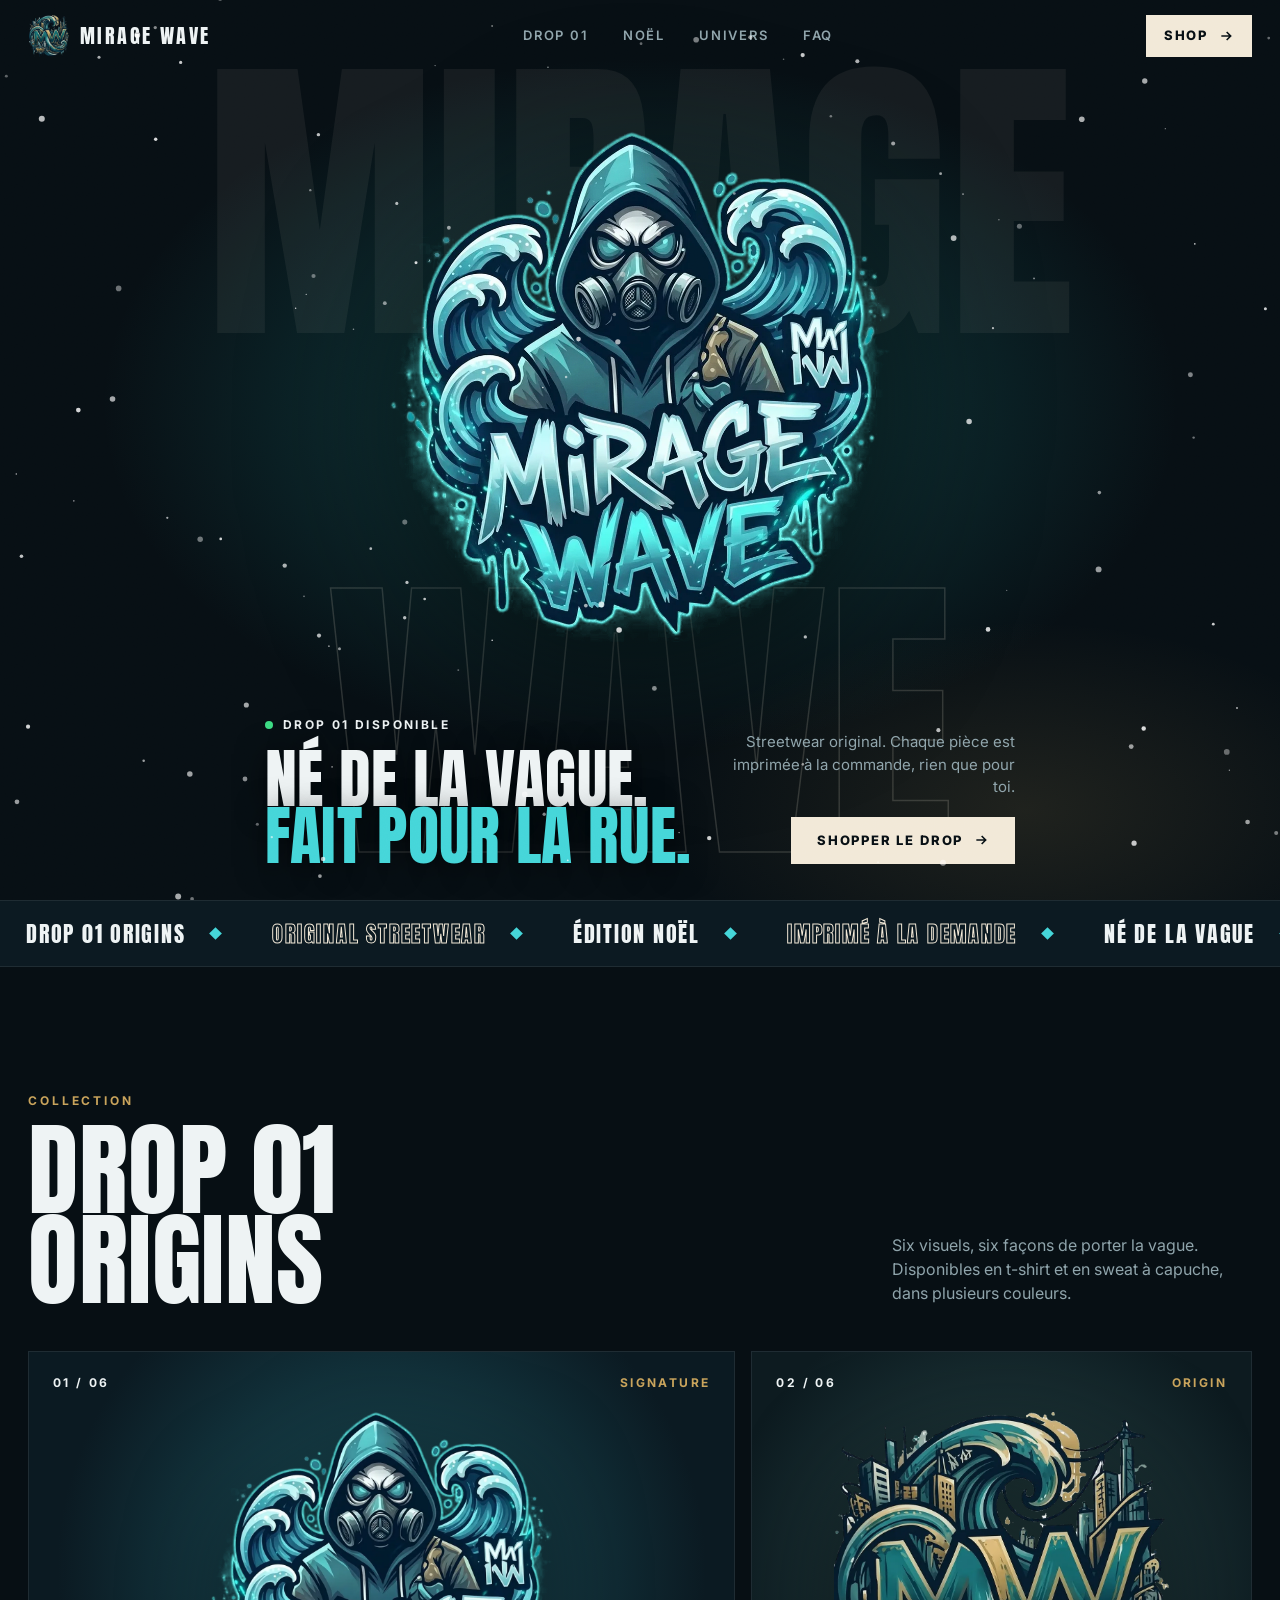
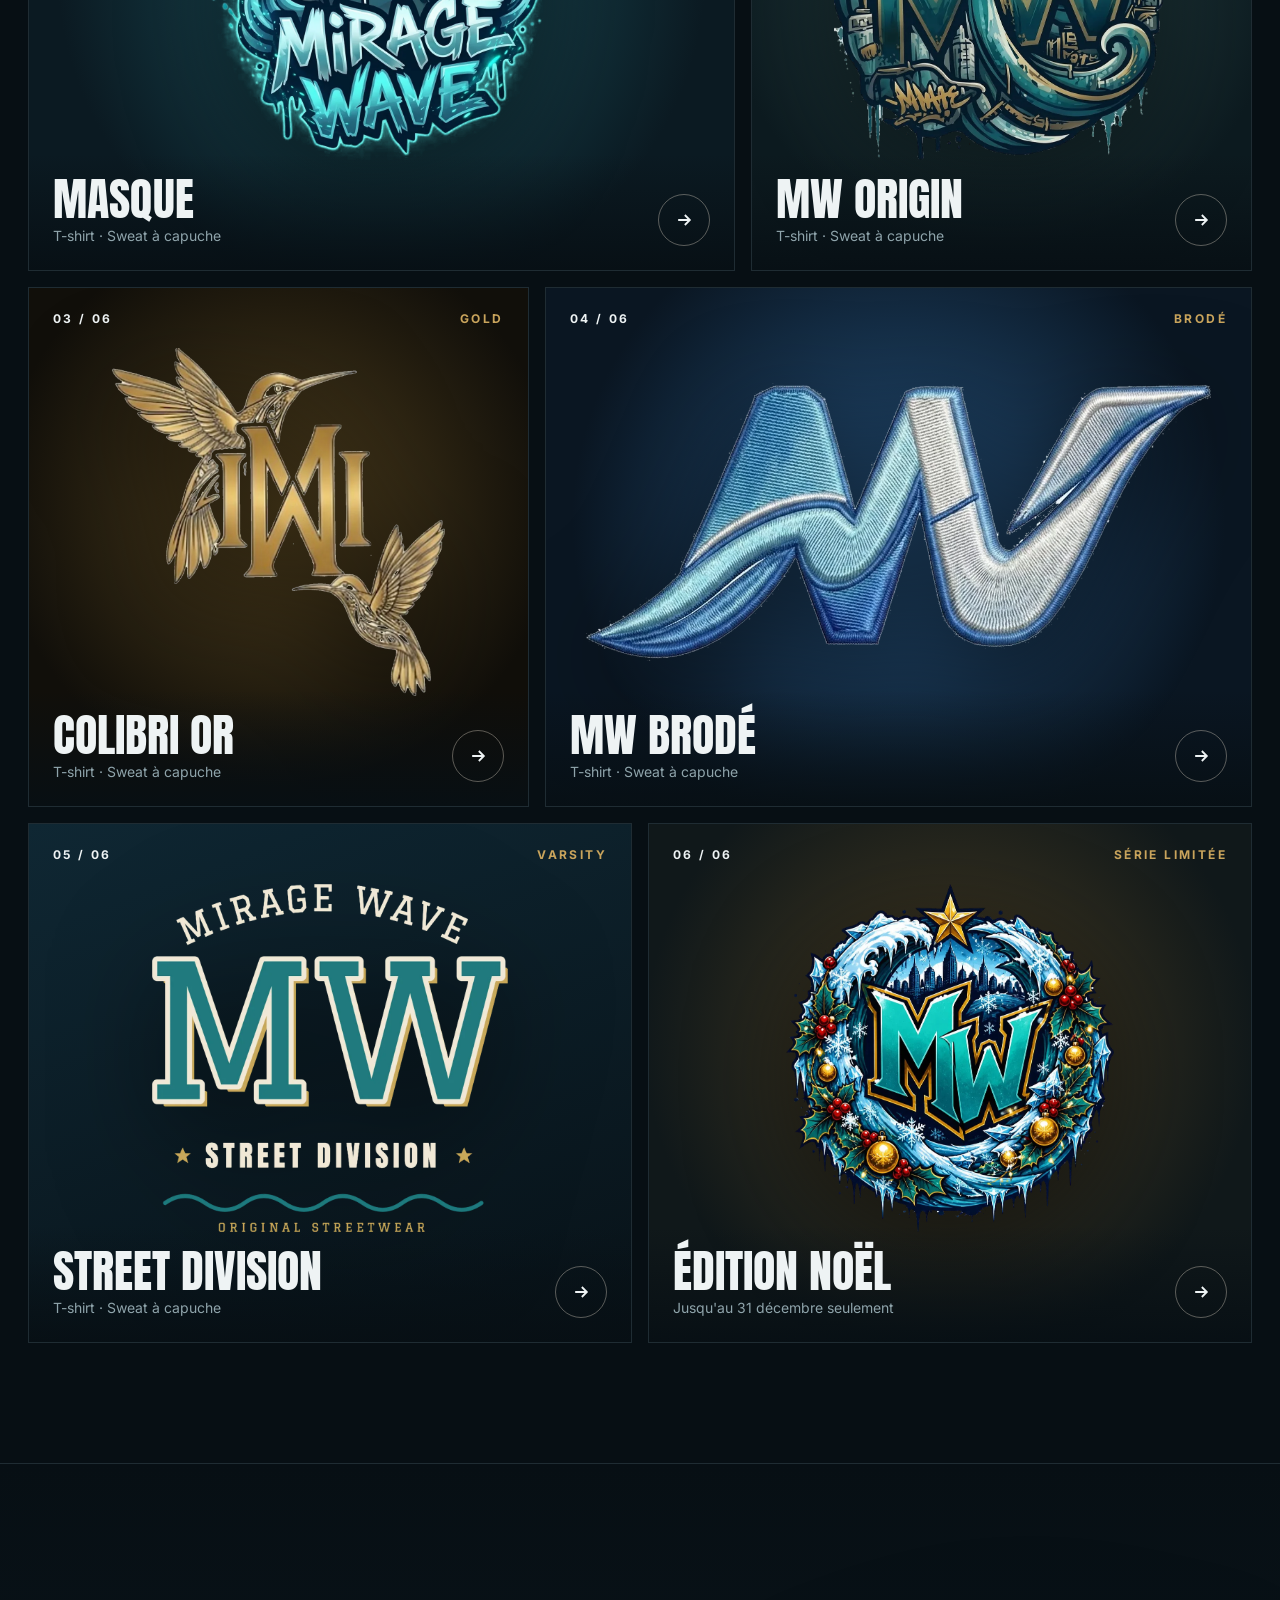
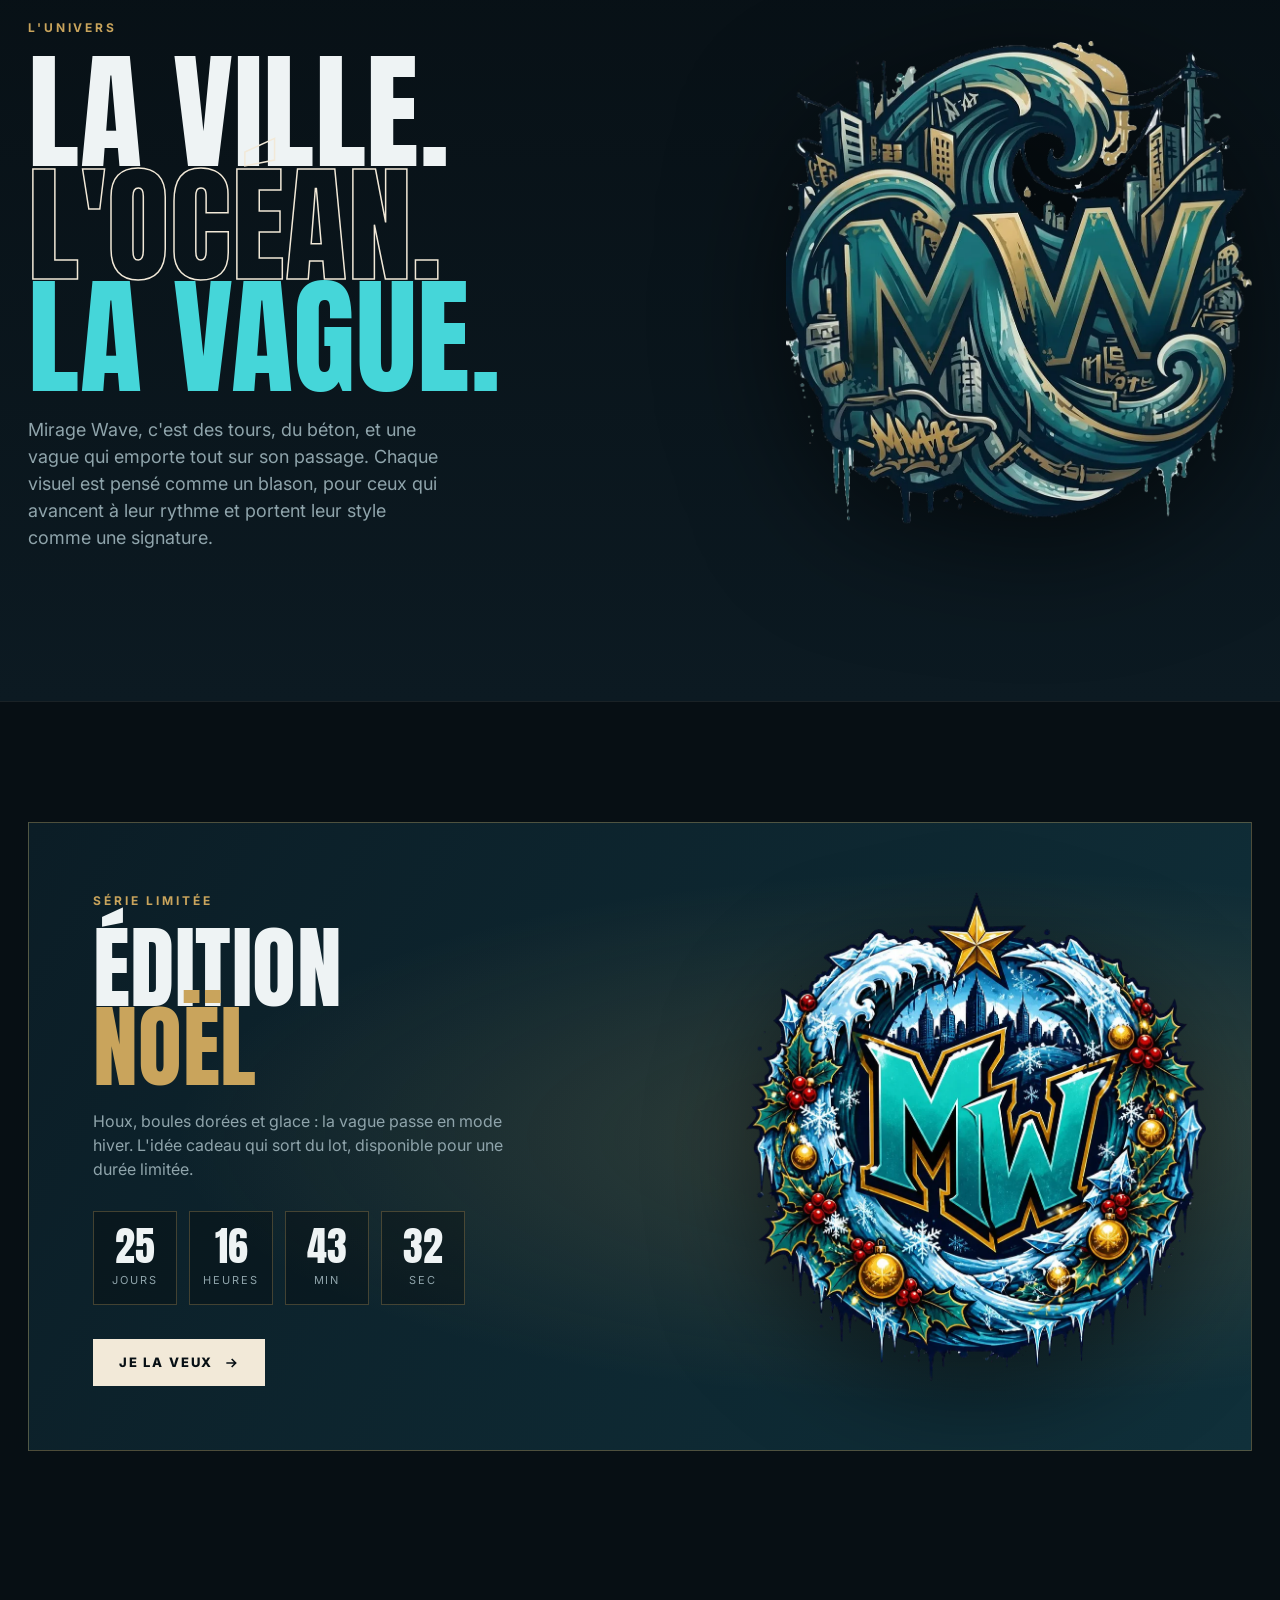
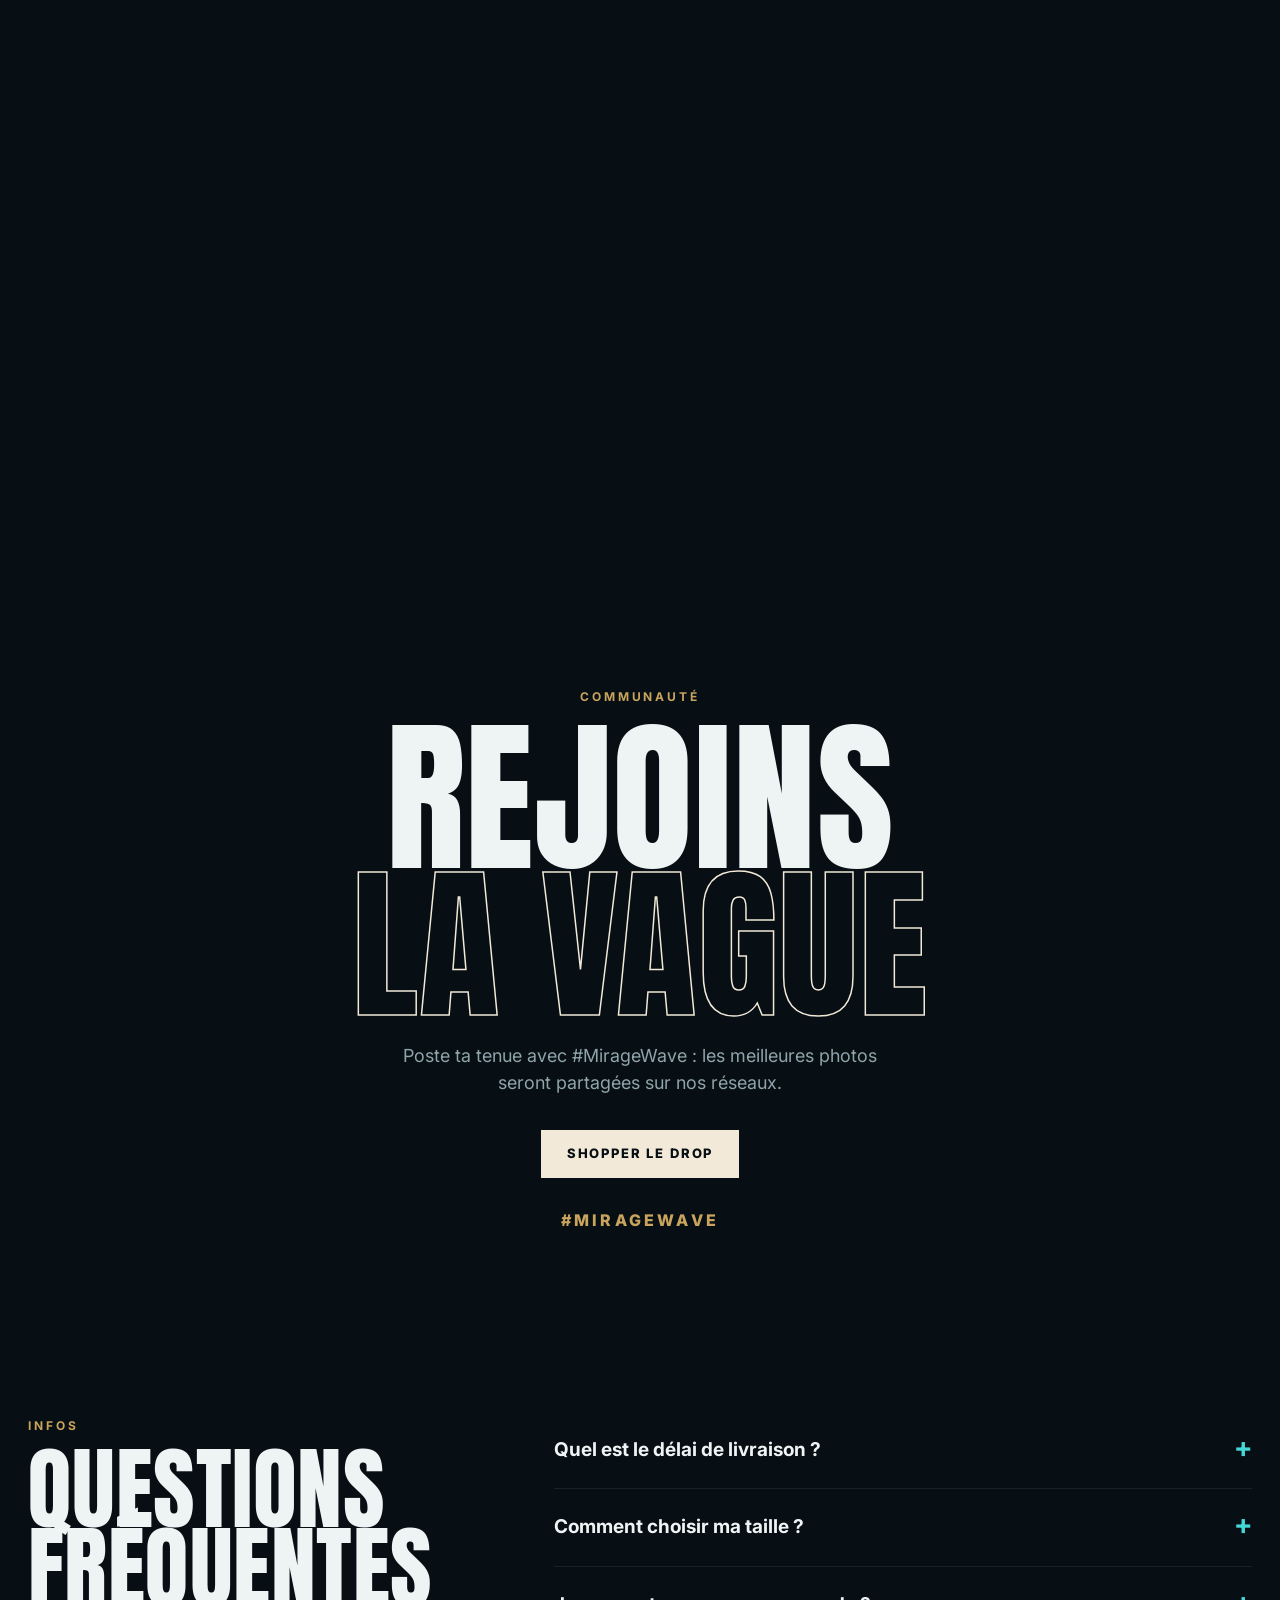
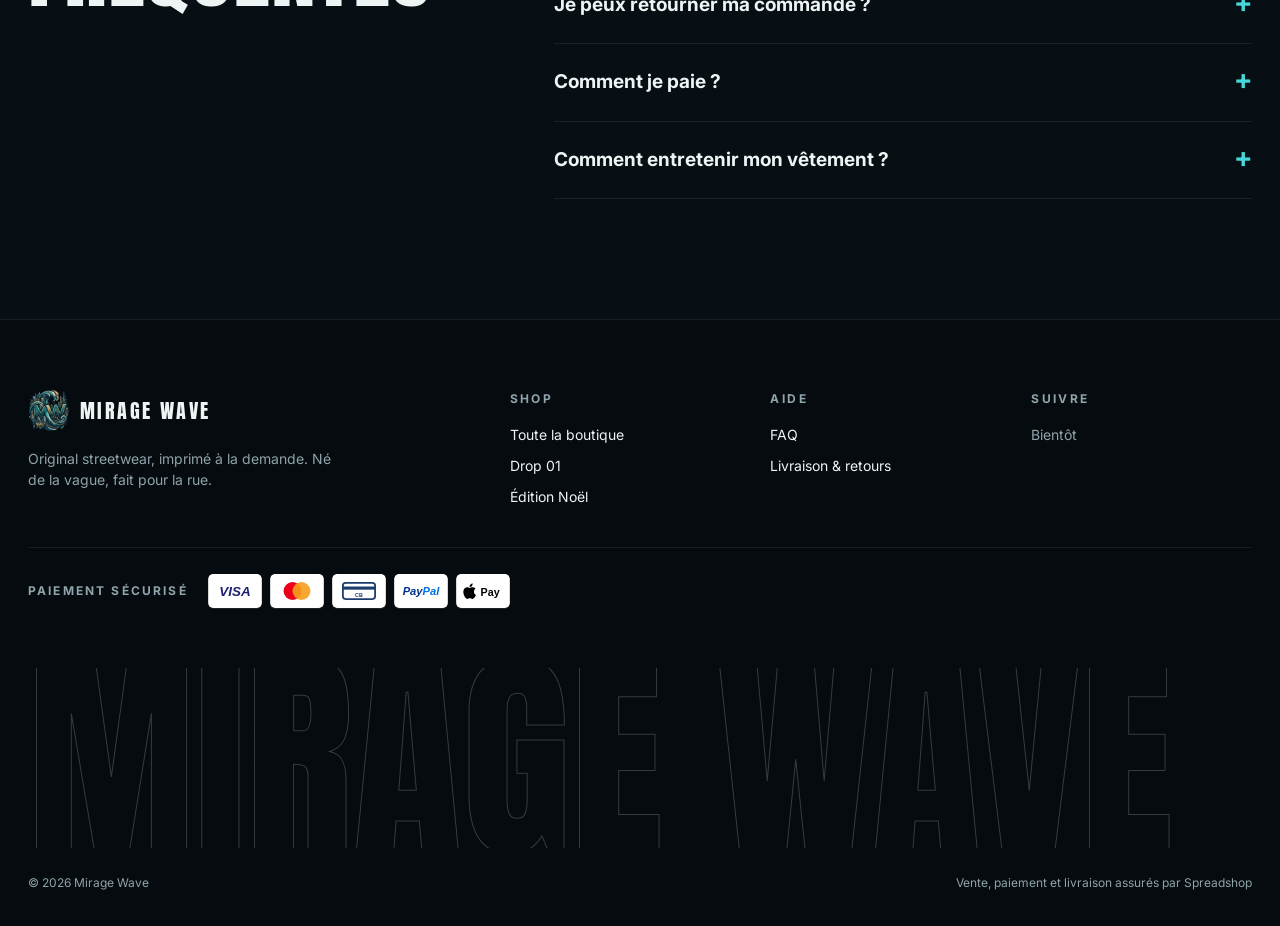
==== index.html @ cd2f18c5 "Site Mirage Wave : accueil, boutique Spreadshop intégrée, neige, moyens de paiement Co-Authored-By: " ====
<!doctype html>
<html lang="fr">
<head>
<meta charset="utf-8">
<meta name="viewport" content="width=device-width, initial-scale=1">
<title>Mirage Wave — Original Streetwear</title>
<meta name="description" content="Mirage Wave : streetwear original imprimé à la commande. T-shirts et sweats à capuche. Né de la vague, fait pour la rue.">
<meta property="og:title" content="Mirage Wave — Original Streetwear">
<meta property="og:description" content="Né de la vague. Fait pour la rue. Drop 01 disponible.">
<meta property="og:image" content="img/masque.webp">
<link rel="icon" href="img/favicon.png">
<link rel="preconnect" href="https://fonts.googleapis.com">
<link rel="preconnect" href="https://fonts.gstatic.com" crossorigin>
<link href="https://fonts.googleapis.com/css2?family=Anton&family=Inter:wght@400;500;600;700;800&display=swap" rel="stylesheet">
<link rel="stylesheet" href="style.css">
<style>
/* HERO */
.hero{position:relative;min-height:100svh;display:flex;flex-direction:column;justify-content:flex-end;overflow:hidden;padding:110px 0 36px;
  background:radial-gradient(ellipse 60% 55% at 50% 45%,rgba(31,138,138,.42),transparent 70%),radial-gradient(ellipse 40% 30% at 80% 90%,rgba(201,164,92,.12),transparent 70%),var(--ink)}
.hero-word{position:absolute;left:0;right:0;text-align:center;font-family:Anton,sans-serif;text-transform:uppercase;line-height:.8;font-size:clamp(110px,24vw,380px);white-space:nowrap;pointer-events:none;user-select:none}
.hero-word.top{top:9vh;color:rgba(242,233,216,.06)}
.hero-word.bot{bottom:6vh;color:transparent;-webkit-text-stroke:1.5px rgba(242,233,216,.16)}
.hero-art{position:absolute;left:50%;top:43%;width:min(500px,74vw,56vh);transform:translate(-50%,-50%);z-index:2}
.hero-art img{width:100%;filter:drop-shadow(0 40px 80px rgba(0,0,0,.65));animation:bob 7s ease-in-out infinite}
@keyframes bob{50%{transform:translateY(-14px) rotate(-.6deg)}}
.hero-foot{position:relative;z-index:3;display:flex;justify-content:space-between;align-items:flex-end;gap:24px}
.hero-foot h1{font-size:clamp(40px,5vw,72px);max-width:560px;text-shadow:0 4px 30px rgba(0,0,0,.6)}
.hero-foot h1 em{font-style:normal;color:var(--cyan)}
.hero-side{display:flex;flex-direction:column;align-items:flex-end;gap:18px;text-align:right}
.hero-side p{color:var(--muted);max-width:300px;font-size:15px}
.live{display:inline-flex;align-items:center;gap:10px;font-size:12px;font-weight:700;letter-spacing:.2em;text-transform:uppercase}
.live i{width:8px;height:8px;border-radius:50%;background:#3ddc84;box-shadow:0 0 0 0 rgba(61,220,132,.6);animation:ping 1.8s infinite}
@keyframes ping{70%{box-shadow:0 0 0 10px rgba(61,220,132,0)}100%{box-shadow:0 0 0 0 rgba(61,220,132,0)}}

/* DROP */
.sec{padding:120px 0}
.sec-head{display:flex;justify-content:space-between;align-items:flex-end;gap:30px;margin-bottom:46px;flex-wrap:wrap}
.sec-head h2{font-size:clamp(56px,8vw,128px)}
.sec-head p{color:var(--muted);max-width:360px}
.drop{display:grid;grid-template-columns:repeat(12,1fr);gap:16px}
.tile{position:relative;overflow:hidden;background:var(--ink-2);border:1px solid var(--line);display:flex;flex-direction:column;justify-content:space-between;min-height:520px;isolation:isolate}
.tile:nth-child(1){grid-column:span 7}
.tile:nth-child(2){grid-column:span 5}
.tile:nth-child(3){grid-column:span 5}
.tile:nth-child(4){grid-column:span 7}
.tile:nth-child(5),.tile:nth-child(6){grid-column:span 6}
.tile::before{content:"";position:absolute;inset:0;z-index:-1;background:var(--bg);transition:transform 1s var(--ease)}
.tile .art{position:absolute;inset:60px 40px 110px;display:flex;align-items:center;justify-content:center;z-index:-1}
.tile .art img{max-height:100%;max-width:100%;object-fit:contain;filter:drop-shadow(0 26px 50px rgba(0,0,0,.5));transition:transform .9s var(--ease)}
.tile:hover .art img{transform:scale(1.06) rotate(-1.5deg)}
.tile:hover::before{transform:scale(1.04)}
.tile-top{display:flex;justify-content:space-between;padding:22px 24px;font-size:12px;font-weight:700;letter-spacing:.2em;text-transform:uppercase}
.tile-top span:last-child{color:var(--gold)}
.tile-bot{display:flex;justify-content:space-between;align-items:flex-end;gap:16px;padding:24px;background:linear-gradient(to top,rgba(7,15,20,.92),transparent)}
.tile h3{font-family:Anton,sans-serif;font-weight:400;font-size:clamp(34px,3.6vw,52px);text-transform:uppercase;line-height:.9}
.tile .sub{color:var(--muted);font-size:14px;margin-top:6px}
.tile .go{flex:none;width:52px;height:52px;border-radius:50%;border:1.5px solid rgba(242,233,216,.35);display:flex;align-items:center;justify-content:center;transition:.3s var(--ease)}
.tile:hover .go{background:var(--cream);color:var(--ink);border-color:var(--cream);transform:rotate(-45deg)}
.tile .go svg{width:20px;height:20px}

/* MANIFESTE */
.manifest{position:relative;padding:150px 0;overflow:hidden;border-block:1px solid var(--line);background:linear-gradient(180deg,var(--ink),var(--ink-2))}
.manifest .grid{display:grid;grid-template-columns:1.2fr .8fr;gap:60px;align-items:center}
.manifest h2{font-size:clamp(64px,10vw,160px)}
.manifest h2 span{display:block}
.manifest h2 .o{color:transparent;-webkit-text-stroke:1.5px var(--cream)}
.manifest h2 .c{color:var(--cyan)}
.manifest p{color:var(--muted);font-size:18px;margin-top:22px;max-width:420px}
.manifest img{width:100%;max-width:470px;margin-left:auto;filter:drop-shadow(0 30px 60px rgba(0,0,0,.6))}

/* NOEL */
.noel{position:relative;overflow:hidden;border:1px solid rgba(201,164,92,.35);background:radial-gradient(ellipse at 78% 50%,rgba(201,164,92,.22),transparent 60%),linear-gradient(120deg,#0b1d26,#10303a);display:grid;grid-template-columns:1.1fr .9fr;align-items:center}
.noel .txt{padding:64px}
.noel h2{font-size:clamp(56px,7vw,110px);margin:18px 0 22px}
.noel h2 span{color:var(--gold)}
.noel p{color:var(--muted);max-width:430px;margin-bottom:30px}
.count{display:flex;gap:12px;margin-bottom:34px}
.count div{min-width:84px;padding:14px 10px;text-align:center;background:rgba(0,0,0,.28);border:1px solid rgba(201,164,92,.3)}
.count b{display:block;font-family:Anton,sans-serif;font-weight:400;font-size:40px;line-height:1}
.count small{font-size:11px;letter-spacing:.18em;text-transform:uppercase;color:var(--muted)}
.noel img{width:88%;max-width:460px;margin:40px auto;filter:drop-shadow(0 30px 50px rgba(0,0,0,.5));animation:bob 8s ease-in-out infinite}

/* PROCESS */
.steps{display:grid;grid-template-columns:repeat(4,1fr);border-top:1px solid var(--line)}
.step{padding:34px 26px 10px 0;border-right:1px solid var(--line);margin-right:26px}
.step:last-child{border-right:0}
.step b{font-family:Anton,sans-serif;font-weight:400;font-size:15px;color:var(--cyan);letter-spacing:.1em}
.step h3{font-size:20px;margin:16px 0 8px}
.step p{color:var(--muted);font-size:15px}

/* COMMUNAUTE */
.join{text-align:center;padding:140px 0;position:relative;overflow:hidden}
.join h2{font-size:clamp(70px,13vw,210px)}
.join h2 .o{color:transparent;-webkit-text-stroke:1.5px var(--cream)}
.join p{color:var(--muted);max-width:520px;margin:24px auto 34px;font-size:18px}
.join .row{display:flex;justify-content:center;gap:12px;flex-wrap:wrap}
.tagline{display:inline-block;margin-top:30px;font-weight:800;letter-spacing:.2em;color:var(--gold)}

/* FAQ */
.faq{display:grid;grid-template-columns:.8fr 1.2fr;gap:60px}
.faq h2{font-size:clamp(56px,7vw,100px)}
details{border-bottom:1px solid var(--line)}
summary{list-style:none;cursor:pointer;display:flex;justify-content:space-between;gap:20px;padding:24px 0;font-size:19px;font-weight:700}
summary::-webkit-details-marker{display:none}
summary::after{content:"+";font-size:28px;line-height:.8;color:var(--cyan);transition:transform .3s}
details[open] summary::after{transform:rotate(45deg)}
details p{color:var(--muted);padding:0 0 24px;max-width:620px}

@media (max-width:960px){
  .tile{grid-column:span 12!important;min-height:440px}
  .manifest .grid,.noel,.faq{grid-template-columns:1fr}
  .manifest img{margin:0 auto}
  .steps{grid-template-columns:1fr 1fr}
  .step{border-right:0;margin-right:0;padding-right:10px}
}
@media (max-width:640px){
  .hero{padding-bottom:26px}
  .hero-art{top:42%;width:86vw}
  .hero-word.top{top:12vh}
  .hero-word.bot{bottom:30vh}
  .hero-foot{flex-direction:column;align-items:flex-start}
  .hero-side{align-items:flex-start;text-align:left}
  .sec{padding:80px 0}
  .tile{min-height:400px}
  .tile .art{inset:54px 20px 104px}
  .noel .txt{padding:36px 22px 0}
  .count div{min-width:0;flex:1}
  .count b{font-size:30px}
  .steps{grid-template-columns:1fr}
  .manifest{padding:90px 0}
  .join{padding:90px 0}
}
</style>
</head>
<body>

<header class="nav" id="nav">
  <div class="wrap">
    <a class="logo" href="index.html"><img src="img/mw-logo.webp" alt="">Mirage Wave</a>
    <nav class="menu">
      <a href="#drop">Drop 01</a>
      <a href="#noel">Noël</a>
      <a href="#univers">Univers</a>
      <a href="#faq">FAQ</a>
    </nav>
    <a class="cta cta-light" href="boutique.html">Shop
      <svg viewBox="0 0 24 24" fill="none" stroke="currentColor" stroke-width="2.4"><path d="M5 12h14M13 6l6 6-6 6"/></svg></a>
  </div>
</header>

<!-- HERO -->
<section class="hero">
  <div class="hero-word top" aria-hidden="true">Mirage</div>
  <div class="hero-word bot" aria-hidden="true">Wave</div>
  <div class="hero-art"><img src="img/masque.webp" alt="Mirage Wave : personnage à capuche et masque au milieu des vagues"></div>
  <div class="wrap hero-foot">
    <div>
      <span class="live"><i></i>Drop 01 disponible</span>
      <h1 class="display" style="margin-top:16px">Né de la vague.<br><em>Fait pour la rue.</em></h1>
    </div>
    <div class="hero-side">
      <p>Streetwear original. Chaque pièce est imprimée à la commande, rien que pour toi.</p>
      <a class="cta cta-light" href="boutique.html">Shopper le drop
        <svg viewBox="0 0 24 24" fill="none" stroke="currentColor" stroke-width="2.4"><path d="M5 12h14M13 6l6 6-6 6"/></svg></a>
    </div>
  </div>
</section>

<div class="marquee" aria-hidden="true"><div class="track" id="marquee"></div></div>

<!-- DROP -->
<section class="sec" id="drop">
  <div class="wrap">
    <div class="sec-head rv">
      <div><span class="eyebrow">Collection</span><h2 class="display" style="margin-top:14px">Drop 01<br>Origins</h2></div>
      <p>Six visuels, six façons de porter la vague. Disponibles en t-shirt et en sweat à capuche, dans plusieurs couleurs.</p>
    </div>
    <div class="drop">
      <a class="tile rv" href="boutique.html" style="--bg:radial-gradient(circle at 50% 42%,#1d5560,#0b1a22 70%)">
        <div class="tile-top"><span>01 / 06</span><span>Signature</span></div>
        <div class="art"><img src="img/masque.webp" alt="Visuel Masque" loading="lazy"></div>
        <div class="tile-bot"><div><h3>Masque</h3><div class="sub">T-shirt · Sweat à capuche</div></div>
          <span class="go"><svg viewBox="0 0 24 24" fill="none" stroke="currentColor" stroke-width="2.2"><path d="M5 12h14M13 6l6 6-6 6"/></svg></span></div>
      </a>
      <a class="tile rv" href="boutique.html" style="--bg:radial-gradient(circle at 50% 42%,#2a4a4c,#0d1b20 72%)">
        <div class="tile-top"><span>02 / 06</span><span>Origin</span></div>
        <div class="art"><img src="img/mw-logo.webp" alt="Visuel MW Origin" loading="lazy"></div>
        <div class="tile-bot"><div><h3>MW Origin</h3><div class="sub">T-shirt · Sweat à capuche</div></div>
          <span class="go"><svg viewBox="0 0 24 24" fill="none" stroke="currentColor" stroke-width="2.2"><path d="M5 12h14M13 6l6 6-6 6"/></svg></span></div>
      </a>
      <a class="tile rv" href="boutique.html" style="--bg:radial-gradient(circle at 50% 42%,#4d3d1c,#110f0a 72%)">
        <div class="tile-top"><span>03 / 06</span><span>Gold</span></div>
        <div class="art"><img src="img/colibri.webp" alt="Visuel Colibri Or" loading="lazy"></div>
        <div class="tile-bot"><div><h3>Colibri Or</h3><div class="sub">T-shirt · Sweat à capuche</div></div>
          <span class="go"><svg viewBox="0 0 24 24" fill="none" stroke="currentColor" stroke-width="2.2"><path d="M5 12h14M13 6l6 6-6 6"/></svg></span></div>
      </a>
      <a class="tile rv" href="boutique.html" style="--bg:radial-gradient(circle at 50% 45%,#24507a,#0a1622 72%)">
        <div class="tile-top"><span>04 / 06</span><span>Brodé</span></div>
        <div class="art"><img src="img/brode.webp" alt="Visuel MW Brodé" loading="lazy"></div>
        <div class="tile-bot"><div><h3>MW Brodé</h3><div class="sub">T-shirt · Sweat à capuche</div></div>
          <span class="go"><svg viewBox="0 0 24 24" fill="none" stroke="currentColor" stroke-width="2.2"><path d="M5 12h14M13 6l6 6-6 6"/></svg></span></div>
      </a>
      <a class="tile rv" href="boutique.html" style="--bg:linear-gradient(160deg,#0f2733,#081218)">
        <div class="tile-top"><span>05 / 06</span><span>Varsity</span></div>
        <div class="art"><img src="img/street.webp" alt="Visuel Street Division" loading="lazy"></div>
        <div class="tile-bot"><div><h3>Street Division</h3><div class="sub">T-shirt · Sweat à capuche</div></div>
          <span class="go"><svg viewBox="0 0 24 24" fill="none" stroke="currentColor" stroke-width="2.2"><path d="M5 12h14M13 6l6 6-6 6"/></svg></span></div>
      </a>
      <a class="tile rv" href="#noel" style="--bg:radial-gradient(circle at 50% 42%,#4a3d22,#10181a 72%)">
        <div class="tile-top"><span>06 / 06</span><span>Série limitée</span></div>
        <div class="art"><img src="img/noel.webp" alt="Visuel Édition Noël" loading="lazy"></div>
        <div class="tile-bot"><div><h3>Édition Noël</h3><div class="sub">Jusqu'au 31 décembre seulement</div></div>
          <span class="go"><svg viewBox="0 0 24 24" fill="none" stroke="currentColor" stroke-width="2.2"><path d="M5 12h14M13 6l6 6-6 6"/></svg></span></div>
      </a>
    </div>
  </div>
</section>

<!-- MANIFESTE -->
<section class="manifest" id="univers">
  <div class="wrap grid">
    <div class="rv">
      <span class="eyebrow">L'univers</span>
      <h2 class="display" style="margin-top:18px"><span>La ville.</span><span class="o">L'océan.</span><span class="c">La vague.</span></h2>
      <p>Mirage Wave, c'est des tours, du béton, et une vague qui emporte tout sur son passage. Chaque visuel est pensé comme un blason, pour ceux qui avancent à leur rythme et portent leur style comme une signature.</p>
    </div>
    <img class="rv" src="img/mw-logo.webp" alt="Blason MW Mirage Wave" loading="lazy">
  </div>
</section>

<!-- NOEL -->
<section class="sec" id="noel">
  <div class="wrap">
    <div class="noel rv">
      <div class="txt">
        <span class="eyebrow">Série limitée</span>
        <h2 class="display">Édition<br><span>Noël</span></h2>
        <p>Houx, boules dorées et glace : la vague passe en mode hiver. L'idée cadeau qui sort du lot, disponible pour une durée limitée.</p>
        <div class="count" id="count">
          <div><b data-u="j">00</b><small>Jours</small></div>
          <div><b data-u="h">00</b><small>Heures</small></div>
          <div><b data-u="m">00</b><small>Min</small></div>
          <div><b data-u="s">00</b><small>Sec</small></div>
        </div>
        <a class="cta cta-light" href="boutique.html">Je la veux
          <svg viewBox="0 0 24 24" fill="none" stroke="currentColor" stroke-width="2.4"><path d="M5 12h14M13 6l6 6-6 6"/></svg></a>
      </div>
      <img src="img/noel.webp" alt="Visuel Mirage Wave édition Noël" loading="lazy">
    </div>
  </div>
</section>

<!-- PROCESS -->
<section class="sec" style="padding-top:20px">
  <div class="wrap">
    <div class="sec-head rv"><div><span class="eyebrow">Fabrication</span><h2 class="display" style="margin-top:14px">Zéro stock.<br>Zéro gâchis.</h2></div>
      <p>On ne fabrique que ce qui est commandé. Ta pièce est imprimée pour toi, puis expédiée chez toi.</p></div>
    <div class="steps rv">
      <div class="step"><b>01</b><h3>Tu commandes</h3><p>Visuel, pièce, couleur, taille. Paiement sécurisé.</p></div>
      <div class="step"><b>02</b><h3>On imprime</h3><p>Ta pièce est imprimée à la demande, rien que pour toi.</p></div>
      <div class="step"><b>03</b><h3>On expédie</h3><p>Elle part chez toi avec un numéro de suivi.</p></div>
      <div class="step"><b>04</b><h3>14 jours</h3><p>Pour changer d'avis, comme le prévoit la loi.</p></div>
    </div>
  </div>
</section>

<!-- COMMUNAUTE -->
<section class="join">
  <div class="wrap rv">
    <span class="eyebrow">Communauté</span>
    <h2 class="display" style="margin-top:18px">Rejoins<br><span class="o">la vague</span></h2>
    <p>Poste ta tenue avec #MirageWave : les meilleures photos seront partagées sur nos réseaux.</p>
    <div class="row" id="socials">
      <a class="cta cta-light" href="boutique.html">Shopper le drop</a>
    </div>
    <span class="tagline">#MIRAGEWAVE</span>
  </div>
</section>

<!-- FAQ -->
<section class="sec" id="faq" style="padding-top:40px">
  <div class="wrap faq">
    <div class="rv"><span class="eyebrow">Infos</span><h2 class="display" style="margin-top:14px">Questions<br>fréquentes</h2></div>
    <div class="rv">
      <details><summary>Quel est le délai de livraison ?</summary><p>Ta pièce est imprimée à la commande, puis expédiée avec suivi. Le délai exact et les frais de port s'affichent au moment de payer, selon ton adresse.</p></details>
      <details><summary>Comment choisir ma taille ?</summary><p>Chaque produit de la boutique a son guide des tailles avec les mesures en centimètres. Pour un style oversize, prends une taille au-dessus.</p></details>
      <details><summary>Je peux retourner ma commande ?</summary><p>Oui, tu as 14 jours après réception pour te rétracter. Une pièce abîmée ou mal imprimée est remplacée gratuitement.</p></details>
      <details><summary>Comment je paie ?</summary><p>Le paiement se fait sur notre boutique sécurisée, gérée par Spreadshop (groupe Spreadshirt) : carte bancaire, PayPal et autres moyens selon ton pays.</p></details>
      <details><summary>Comment entretenir mon vêtement ?</summary><p>Lave-le à l'envers à 30 °C maximum, évite le sèche-linge, et ne repasse jamais directement sur le visuel.</p></details>
    </div>
  </div>
</section>

<footer>
  <div class="wrap">
    <div class="fgrid">
      <div><a class="logo" href="index.html"><img src="img/mw-logo.webp" alt="">Mirage Wave</a>
        <p style="color:var(--muted);margin-top:16px;max-width:320px;font-size:14px">Original streetwear, imprimé à la demande. Né de la vague, fait pour la rue.</p></div>
      <div><h4>Shop</h4><ul><li><a href="boutique.html">Toute la boutique</a></li><li><a href="#drop">Drop 01</a></li><li><a href="#noel">Édition Noël</a></li></ul></div>
      <div><h4>Aide</h4><ul><li><a href="#faq">FAQ</a></li><li><a href="boutique.html">Livraison & retours</a></li></ul></div>
      <div><h4>Suivre</h4><ul id="fsocial"><li style="color:var(--muted)">Bientôt</li></ul></div>
    </div>
    <div class="pay"><span>Paiement sécurisé</span><div data-paiement></div></div>
    <div class="fbig" aria-hidden="true">Mirage Wave</div>
    <div class="legal"><span>© <span id="y"></span> Mirage Wave</span><span>Vente, paiement et livraison assurés par Spreadshop</span></div>
  </div>
</footer>

<script src="config.js"></script>
<script src="paiement.js"></script>
<script src="neige.js"></script>
<script>
// nav qui devient opaque au défilement
const nav = document.getElementById("nav");
const onScroll = () => nav.classList.toggle("solid", scrollY > 40);
addEventListener("scroll", onScroll, {passive:true}); onScroll();

// bandeau défilant
const mots = ["Drop 01 Origins","Original Streetwear","Édition Noël","Imprimé à la demande","Né de la vague","Fait pour la rue"];
const html = mots.map((m,i)=>`<span class="${i%2?"alt":""}">${m}</span>`).join("");
document.getElementById("marquee").innerHTML = html + html;

// apparitions au défilement
const io = new IntersectionObserver(es => es.forEach(e => { if(e.isIntersecting){ e.target.classList.add("in"); io.unobserve(e.target); } }), {threshold:.12});
document.querySelectorAll(".rv").forEach(el => io.observe(el));

// compte à rebours Noël
const fin = new Date(MW.finNoel).getTime();
const cells = {}; document.querySelectorAll("#count b").forEach(b => cells[b.dataset.u] = b);
function tick(){
  let d = Math.max(0, fin - Date.now()) / 1000;
  const v = {j:Math.floor(d/86400), h:Math.floor(d%86400/3600), m:Math.floor(d%3600/60), s:Math.floor(d%60)};
  for(const k in v) cells[k].textContent = String(v[k]).padStart(2,"0");
}
tick(); setInterval(tick, 1000);

// réseaux sociaux (affichés seulement s'ils sont renseignés)
const reseaux = [["Instagram",MW.instagram],["TikTok",MW.tiktok]].filter(r => r[1]);
if(reseaux.length){
  document.getElementById("fsocial").innerHTML = reseaux.map(([n,u]) => `<li><a href="${u}" target="_blank" rel="noopener">${n}</a></li>`).join("");
  document.getElementById("socials").insertAdjacentHTML("beforeend", reseaux.map(([n,u]) => `<a class="cta cta-line" href="${u}" target="_blank" rel="noopener">${n}</a>`).join(""));
}
document.getElementById("y").textContent = new Date().getFullYear();
</script>
</body>
</html>
---- style.css ----
:root{
  --ink:#070f14; --ink-2:#0c1a22; --ink-3:#12262f;
  --teal:#1f8a8a; --cyan:#45d6d9; --gold:#c9a45c; --cream:#f2e9d8;
  --text:#eef3f4; --muted:#8fa4ab; --line:rgba(255,255,255,.08);
  --ease:cubic-bezier(.2,.7,.2,1);
}
*{box-sizing:border-box;margin:0;padding:0}
html{scroll-behavior:smooth}
body{background:var(--ink);color:var(--text);font-family:Inter,system-ui,sans-serif;line-height:1.5;-webkit-font-smoothing:antialiased;overflow-x:hidden}
img{max-width:100%;display:block}
a{color:inherit;text-decoration:none}
button{font:inherit;color:inherit;background:none;border:0;cursor:pointer}
.wrap{max-width:1320px;margin:0 auto;padding:0 28px}
.display{font-family:Anton,Impact,sans-serif;font-weight:400;text-transform:uppercase;line-height:.88;letter-spacing:.005em}
.eyebrow{font-size:12px;font-weight:700;letter-spacing:.24em;text-transform:uppercase;color:var(--gold)}

/* grain */
body::after{content:"";position:fixed;inset:0;pointer-events:none;z-index:100;opacity:.07;mix-blend-mode:overlay;
  background-image:url("data:image/svg+xml,%3Csvg xmlns='http://www.w3.org/2000/svg' width='160' height='160'%3E%3Cfilter id='n'%3E%3CfeTurbulence type='fractalNoise' baseFrequency='.9' numOctaves='3' stitchTiles='stitch'/%3E%3C/filter%3E%3Crect width='100%25' height='100%25' filter='url(%23n)'/%3E%3C/svg%3E")}

/* nav */
.nav{position:fixed;top:0;left:0;right:0;z-index:50;transition:background .3s,border-color .3s;border-bottom:1px solid transparent}
.nav.solid{background:rgba(7,15,20,.82);backdrop-filter:blur(14px);-webkit-backdrop-filter:blur(14px);border-color:var(--line)}
.nav .wrap{display:flex;align-items:center;justify-content:space-between;height:72px}
.logo{display:flex;align-items:center;gap:10px;font-family:Anton,sans-serif;font-size:20px;letter-spacing:.12em;text-transform:uppercase}
.logo img{width:42px;height:42px;object-fit:contain}
.menu{display:flex;gap:34px;font-size:13px;font-weight:600;letter-spacing:.14em;text-transform:uppercase}
.menu a{color:var(--muted);transition:color .2s}
.menu a:hover,.menu a.on{color:var(--text)}
.cta{display:inline-flex;align-items:center;gap:10px;padding:14px 26px;font-size:13px;font-weight:800;letter-spacing:.14em;text-transform:uppercase;border-radius:0;transition:transform .2s var(--ease),background .2s,color .2s}
.cta-light{background:var(--cream);color:var(--ink)}
.cta-light:hover{background:var(--cyan)}
.cta-line{border:1.5px solid rgba(242,233,216,.4)}
.cta-line:hover{border-color:var(--cream);background:rgba(255,255,255,.04)}
.cta:active{transform:scale(.97)}
.cta svg{width:16px;height:16px;transition:transform .2s}
.cta:hover svg{transform:translateX(4px)}
.nav .cta{padding:11px 18px}

/* marquee */
.marquee{overflow:hidden;border-block:1px solid var(--line);background:var(--ink-2);white-space:nowrap}
.marquee .track{display:inline-flex;animation:slide 32s linear infinite}
.marquee span{font-family:Anton,sans-serif;font-size:22px;letter-spacing:.08em;text-transform:uppercase;padding:16px 26px;display:inline-flex;align-items:center;gap:26px}
.marquee span::after{content:"";width:9px;height:9px;background:var(--cyan);transform:rotate(45deg)}
.marquee .alt{color:transparent;-webkit-text-stroke:1px var(--cream)}
@keyframes slide{to{transform:translateX(-50%)}}

/* reveal */
.rv{opacity:0;transform:translateY(40px);transition:opacity .9s var(--ease),transform .9s var(--ease)}
.rv.in{opacity:1;transform:none}

footer{border-top:1px solid var(--line);padding:70px 0 34px;background:#050b0f}
.fgrid{display:grid;grid-template-columns:2fr 1fr 1fr 1fr;gap:40px}
.fgrid h4{font-size:12px;letter-spacing:.2em;text-transform:uppercase;margin-bottom:16px;color:var(--muted)}
.fgrid ul{list-style:none;display:grid;gap:10px;font-size:14px}
.fgrid a:hover{color:var(--cyan)}
.fbig{font-family:Anton,sans-serif;font-size:clamp(70px,17.5vw,300px);line-height:.8;text-transform:uppercase;color:transparent;-webkit-text-stroke:1px rgba(242,233,216,.22);margin-top:60px;white-space:nowrap;overflow:hidden}
.legal{display:flex;justify-content:space-between;gap:16px;flex-wrap:wrap;font-size:12px;color:var(--muted);margin-top:26px}

.pay{display:flex;align-items:center;gap:14px;flex-wrap:wrap;margin-top:40px;padding-top:26px;border-top:1px solid var(--line)}
.pay>span{font-size:12px;font-weight:700;letter-spacing:.18em;text-transform:uppercase;color:var(--muted);margin-right:6px;display:flex;align-items:center;gap:8px}
.pay [data-paiement]{display:flex;gap:8px;flex-wrap:wrap}
.paylogo{display:block;width:54px;height:34px;border-radius:5px;overflow:hidden;box-shadow:0 1px 0 rgba(255,255,255,.1)}
.paylogo svg{width:100%;height:100%;display:block}

.toast{position:fixed;left:50%;bottom:26px;transform:translate(-50%,30px);opacity:0;pointer-events:none;background:var(--cream);color:var(--ink);padding:14px 22px;font-weight:700;font-size:14px;z-index:120;transition:.35s var(--ease);max-width:calc(100% - 32px)}
.toast.show{opacity:1;transform:translate(-50%,0)}

@media (max-width:860px){
  .wrap{padding:0 16px}
  .menu{display:none}
  .fgrid{grid-template-columns:1fr 1fr}
  .fgrid>div:first-child{grid-column:1/-1}
}
@media (prefers-reduced-motion:reduce){*,*::before{animation:none!important;transition:none!important}.rv{opacity:1;transform:none}}
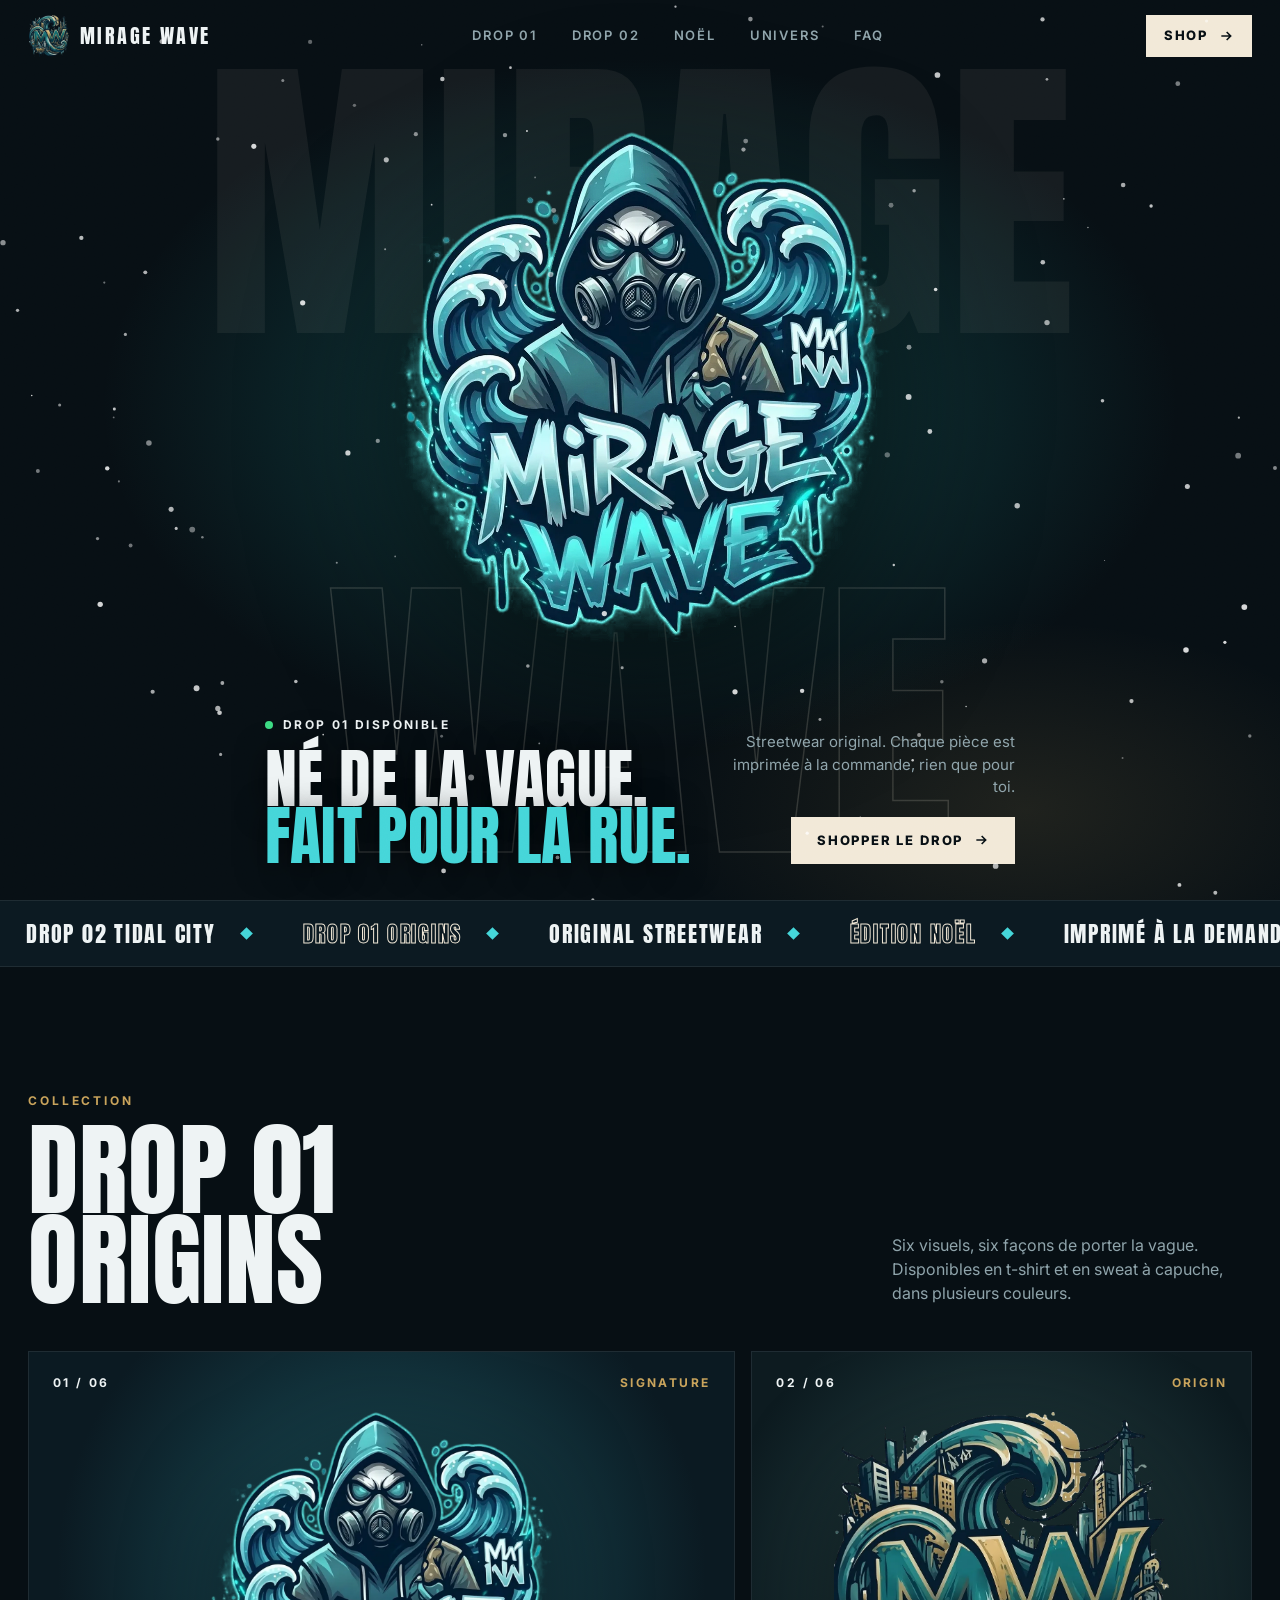
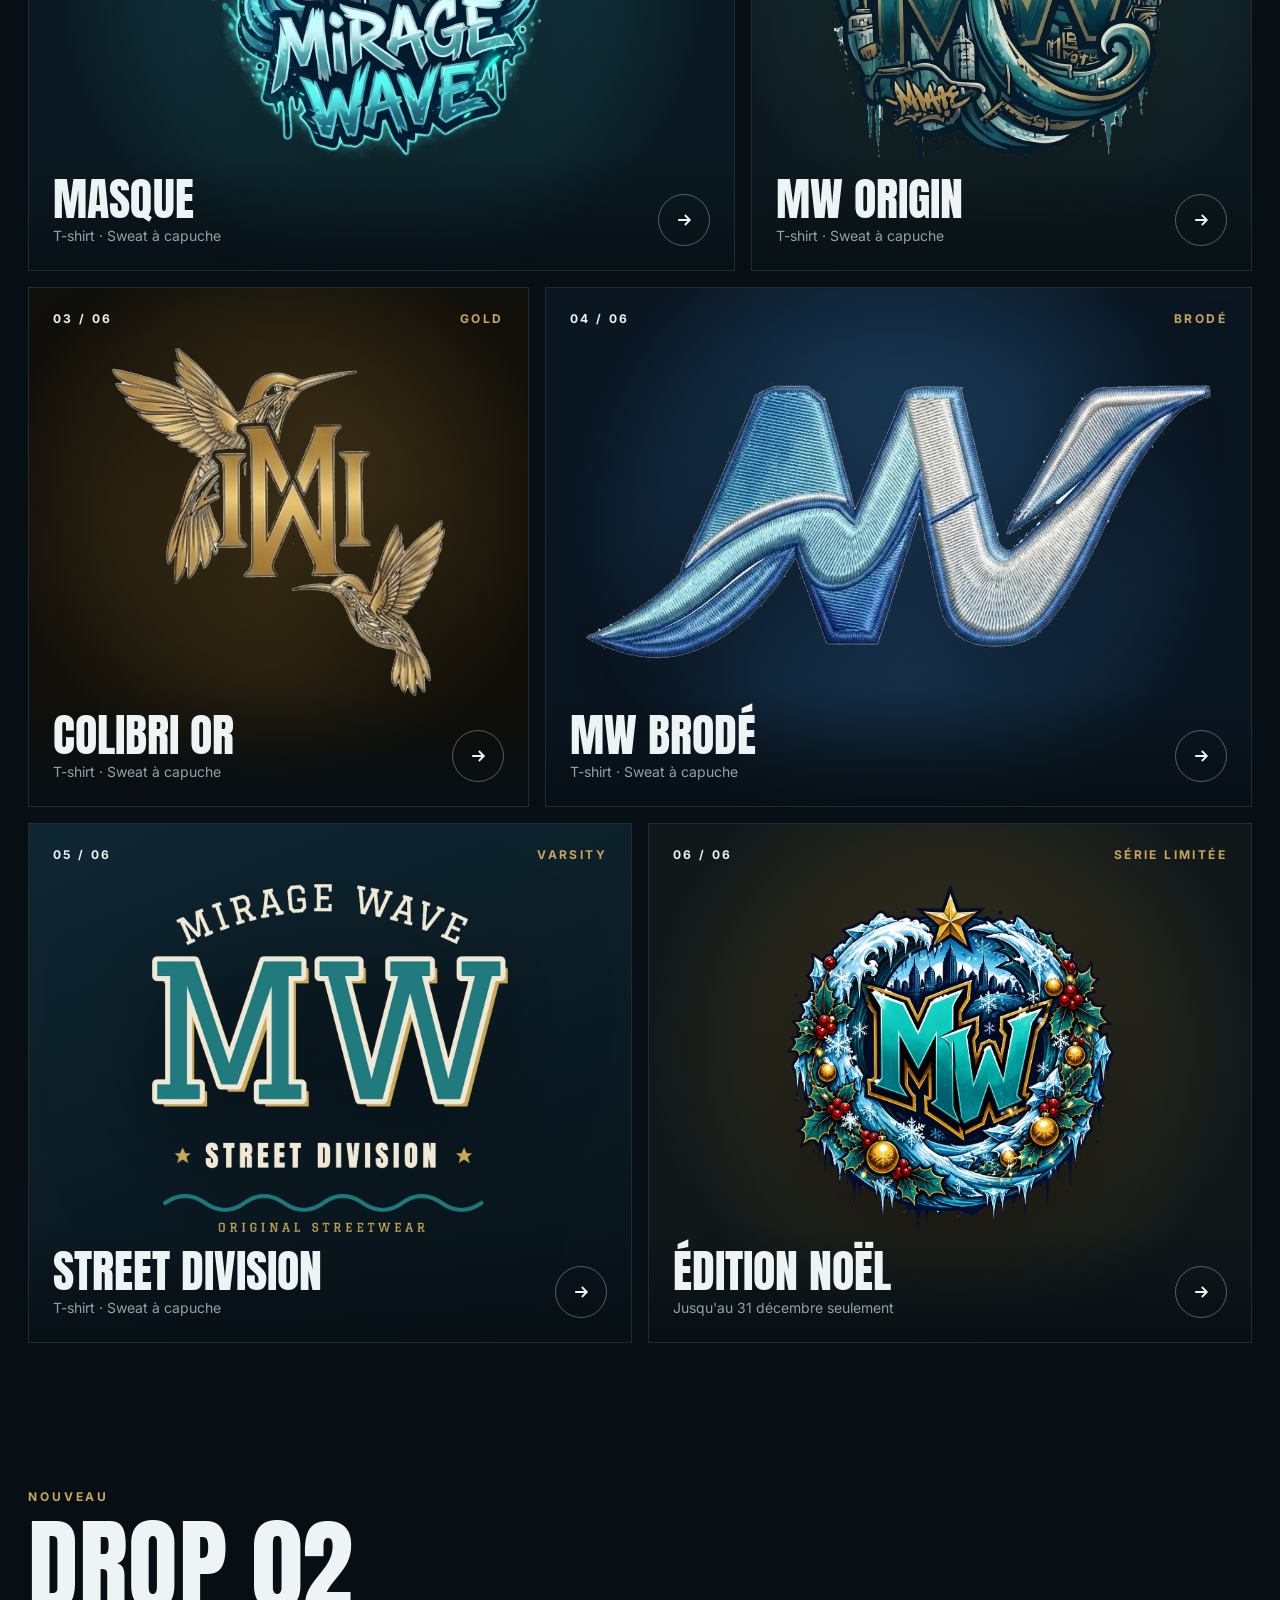
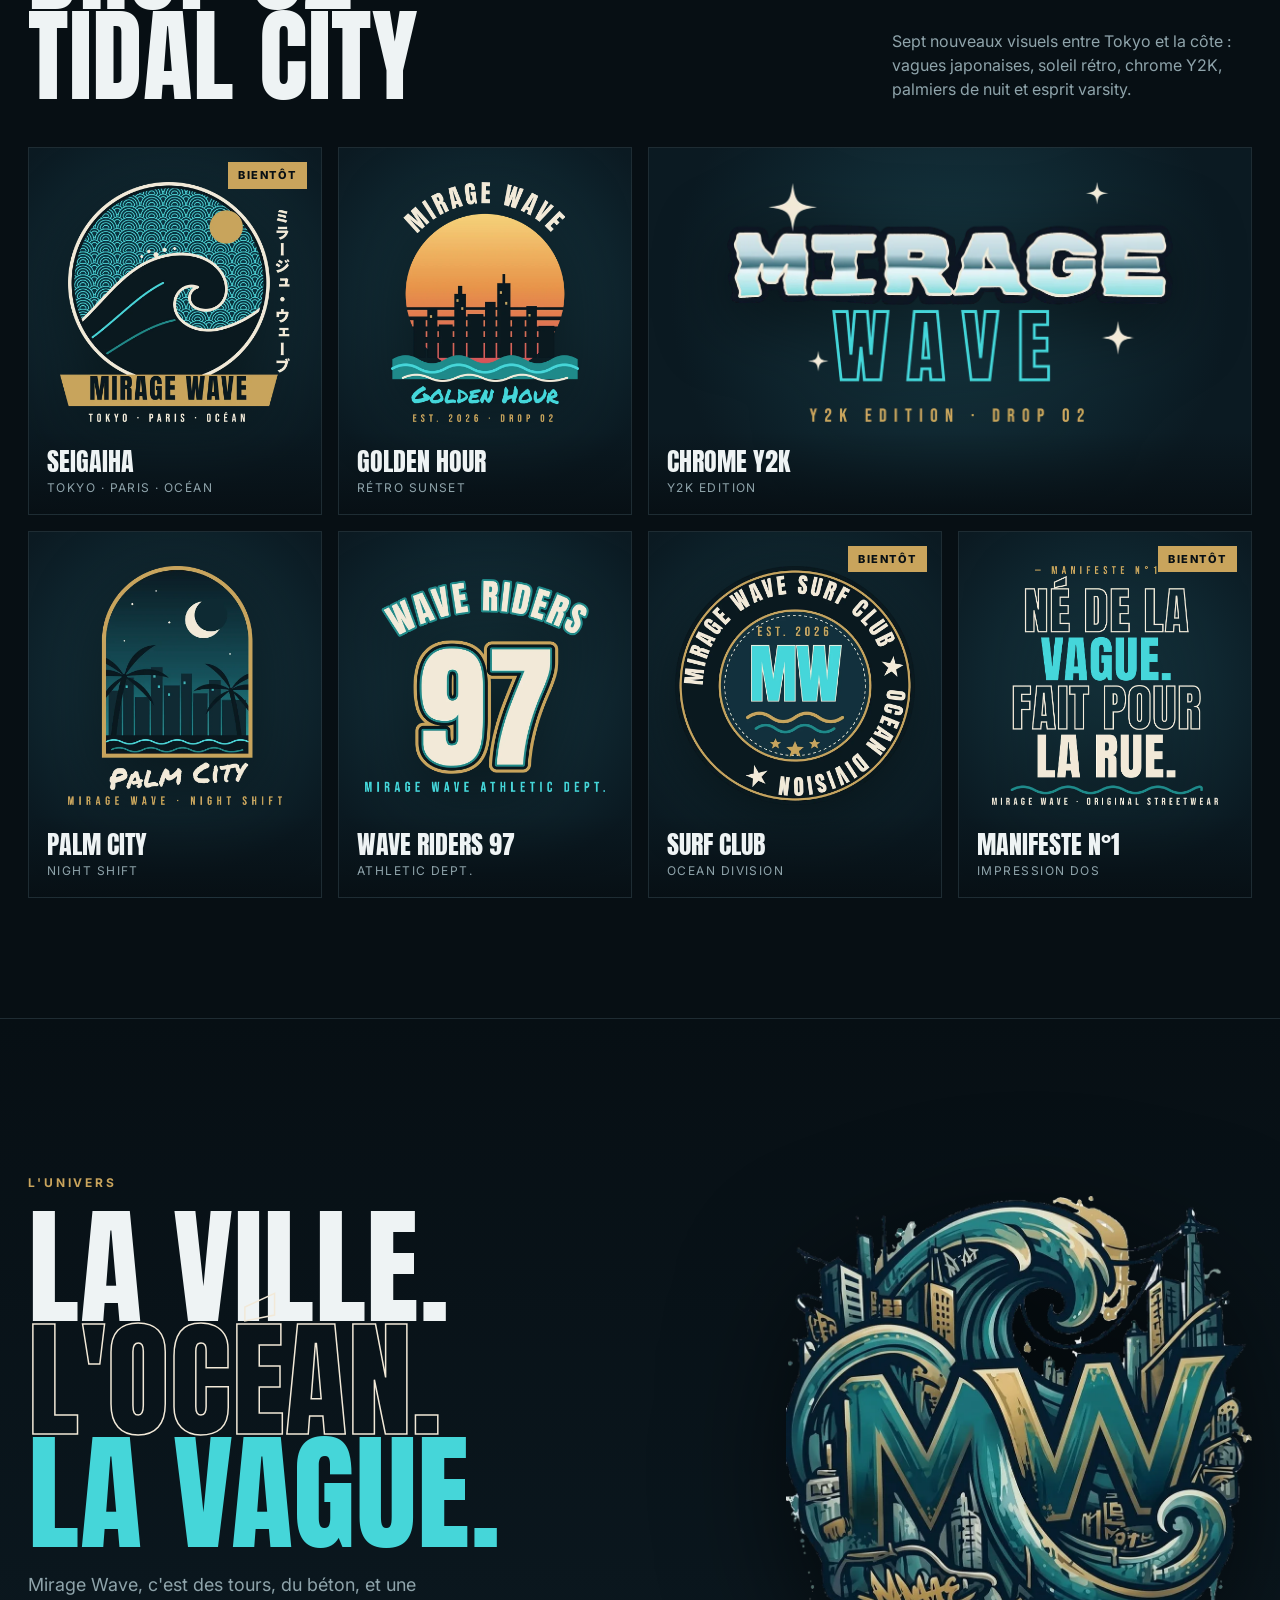
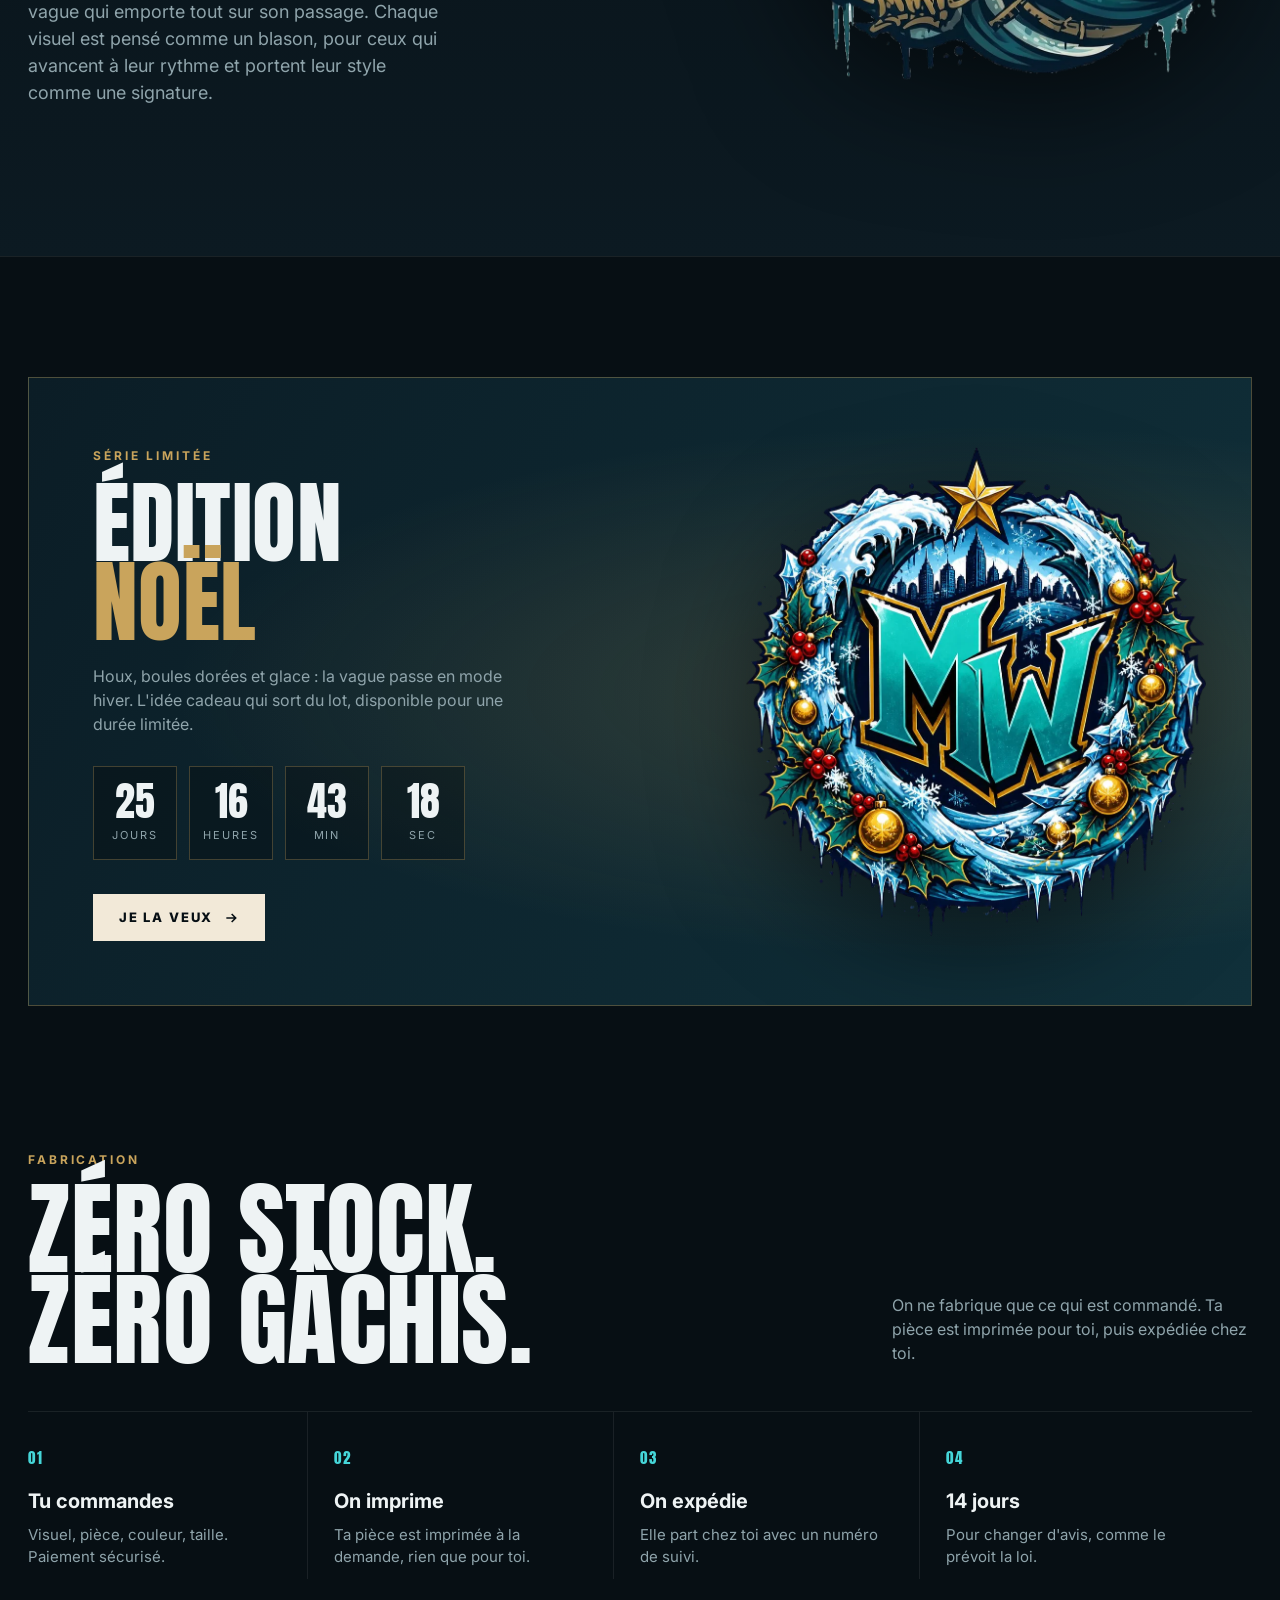
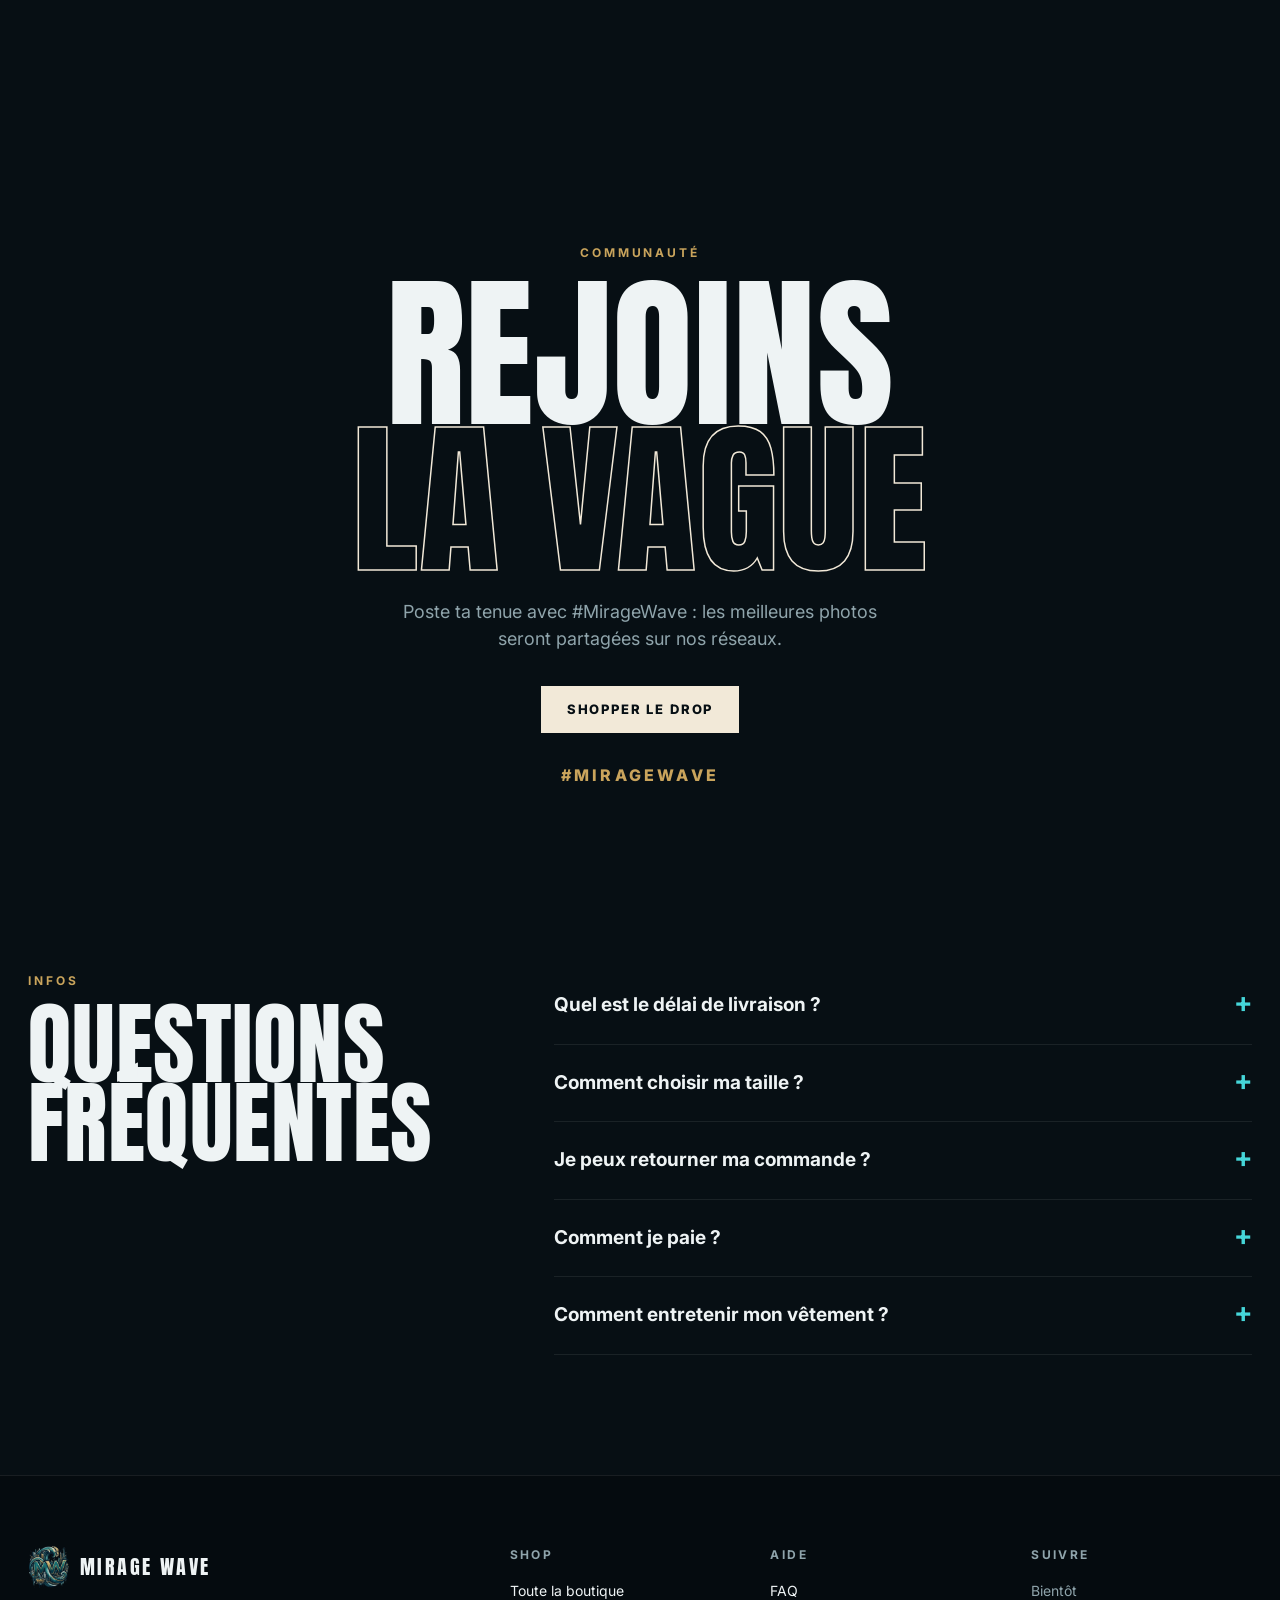
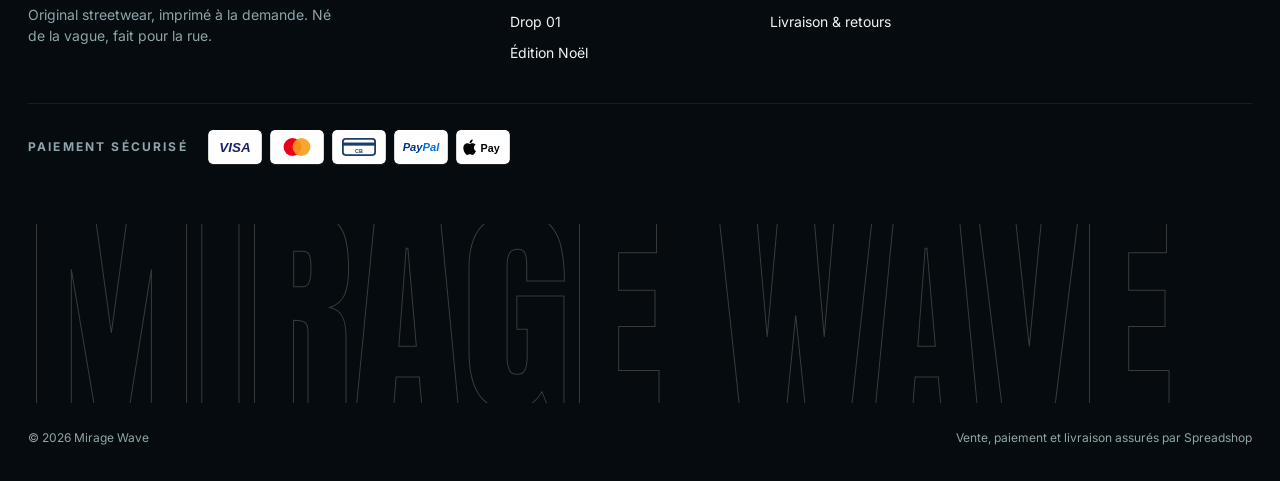
==== commit 2bc32bdf: "Drop 02 Tidal City : 7 nouveaux visuels Co-Authored-By: Claude Opus 5.5 <noreply@anthropic.com>" ====
--- a/index.html
+++ b/index.html
@@ -106,6 +106,21 @@
 details[open] summary::after{transform:rotate(45deg)}
 details p{color:var(--muted);padding:0 0 24px;max-width:620px}
 
+
+/* DROP 02 */
+.d2{display:grid;grid-template-columns:repeat(4,1fr);gap:16px}
+.d2 .card{position:relative;background:radial-gradient(circle at 50% 40%,#173a45,#0b1a22 75%);border:1px solid var(--line);aspect-ratio:4/5;display:flex;flex-direction:column;justify-content:flex-end;overflow:hidden;transition:border-color .3s}
+.d2 .card:hover{border-color:rgba(69,214,217,.5)}
+.d2 .card img{position:absolute;inset:34px 26px 92px;width:calc(100% - 52px);height:calc(100% - 126px);object-fit:contain;filter:drop-shadow(0 18px 34px rgba(0,0,0,.5));transition:transform .8s var(--ease)}
+.d2 .card:hover img{transform:scale(1.06)}
+.d2 .card .lbl{position:relative;padding:16px 18px;background:linear-gradient(to top,rgba(7,15,20,.95),transparent)}
+.d2 .card h3{font-family:Anton,sans-serif;font-weight:400;font-size:26px;text-transform:uppercase;line-height:1}
+.d2 .card span{font-size:12px;color:var(--muted);letter-spacing:.12em;text-transform:uppercase}
+.d2 .card.wide{grid-column:span 2;aspect-ratio:auto}
+.d2 .soon{position:absolute;top:14px;right:14px;z-index:2;background:var(--gold);color:var(--ink);font-size:11px;font-weight:800;letter-spacing:.14em;text-transform:uppercase;padding:5px 10px}
+@media (max-width:960px){.d2{grid-template-columns:repeat(2,1fr)}.d2 .card.wide{grid-column:span 2;aspect-ratio:8/5}}
+@media (max-width:520px){.d2{gap:10px}.d2 .card h3{font-size:20px}.d2 .card img{inset:26px 14px 80px;width:calc(100% - 28px);height:calc(100% - 106px)}}
+
 @media (max-width:960px){
   .tile{grid-column:span 12!important;min-height:440px}
   .manifest .grid,.noel,.faq{grid-template-columns:1fr}
@@ -139,6 +154,7 @@
     <a class="logo" href="index.html"><img src="img/mw-logo.webp" alt="">Mirage Wave</a>
     <nav class="menu">
       <a href="#drop">Drop 01</a>
+      <a href="#drop2">Drop 02</a>
       <a href="#noel">Noël</a>
       <a href="#univers">Univers</a>
       <a href="#faq">FAQ</a>
@@ -212,6 +228,25 @@
         <div class="tile-bot"><div><h3>Édition Noël</h3><div class="sub">Jusqu'au 31 décembre seulement</div></div>
           <span class="go"><svg viewBox="0 0 24 24" fill="none" stroke="currentColor" stroke-width="2.2"><path d="M5 12h14M13 6l6 6-6 6"/></svg></span></div>
       </a>
+    </div>
+  </div>
+</section>
+
+<!-- DROP 02 -->
+<section class="sec" id="drop2" style="padding-top:20px">
+  <div class="wrap">
+    <div class="sec-head rv">
+      <div><span class="eyebrow">Nouveau</span><h2 class="display" style="margin-top:14px">Drop 02<br>Tidal City</h2></div>
+      <p>Sept nouveaux visuels entre Tokyo et la côte : vagues japonaises, soleil rétro, chrome Y2K, palmiers de nuit et esprit varsity.</p>
+    </div>
+    <div class="d2">
+      <a class="card rv" href="#drop2"><b class="soon">Bientôt</b><img src="img/d2-seigaiha.webp" alt="Visuel Seigaiha" loading="lazy"><div class="lbl"><h3>Seigaiha</h3><span>Tokyo · Paris · Océan</span></div></a>
+      <a class="card rv" href="boutique.html"><img src="img/d2-sunset.webp" alt="Visuel Golden Hour" loading="lazy"><div class="lbl"><h3>Golden Hour</h3><span>Rétro sunset</span></div></a>
+      <a class="card rv wide" href="boutique.html"><img src="img/d2-chrome.webp" alt="Visuel Chrome Y2K" loading="lazy"><div class="lbl"><h3>Chrome Y2K</h3><span>Y2K Edition</span></div></a>
+      <a class="card rv" href="boutique.html"><img src="img/d2-palm-city.webp" alt="Visuel Palm City" loading="lazy"><div class="lbl"><h3>Palm City</h3><span>Night shift</span></div></a>
+      <a class="card rv" href="boutique.html"><img src="img/d2-wave-riders.webp" alt="Visuel Wave Riders 97" loading="lazy"><div class="lbl"><h3>Wave Riders 97</h3><span>Athletic Dept.</span></div></a>
+      <a class="card rv" href="#drop2"><b class="soon">Bientôt</b><img src="img/d2-surf-club.webp" alt="Visuel Surf Club" loading="lazy"><div class="lbl"><h3>Surf Club</h3><span>Ocean Division</span></div></a>
+      <a class="card rv" href="#drop2"><b class="soon">Bientôt</b><img src="img/d2-manifeste.webp" alt="Visuel Manifeste N°1" loading="lazy"><div class="lbl"><h3>Manifeste N°1</h3><span>Impression dos</span></div></a>
     </div>
   </div>
 </section>
@@ -316,7 +351,7 @@
 addEventListener("scroll", onScroll, {passive:true}); onScroll();
 
 // bandeau défilant
-const mots = ["Drop 01 Origins","Original Streetwear","Édition Noël","Imprimé à la demande","Né de la vague","Fait pour la rue"];
+const mots = ["Drop 02 Tidal City","Drop 01 Origins","Original Streetwear","Édition Noël","Imprimé à la demande","Né de la vague","Fait pour la rue"];
 const html = mots.map((m,i)=>`<span class="${i%2?"alt":""}">${m}</span>`).join("");
 document.getElementById("marquee").innerHTML = html + html;
 
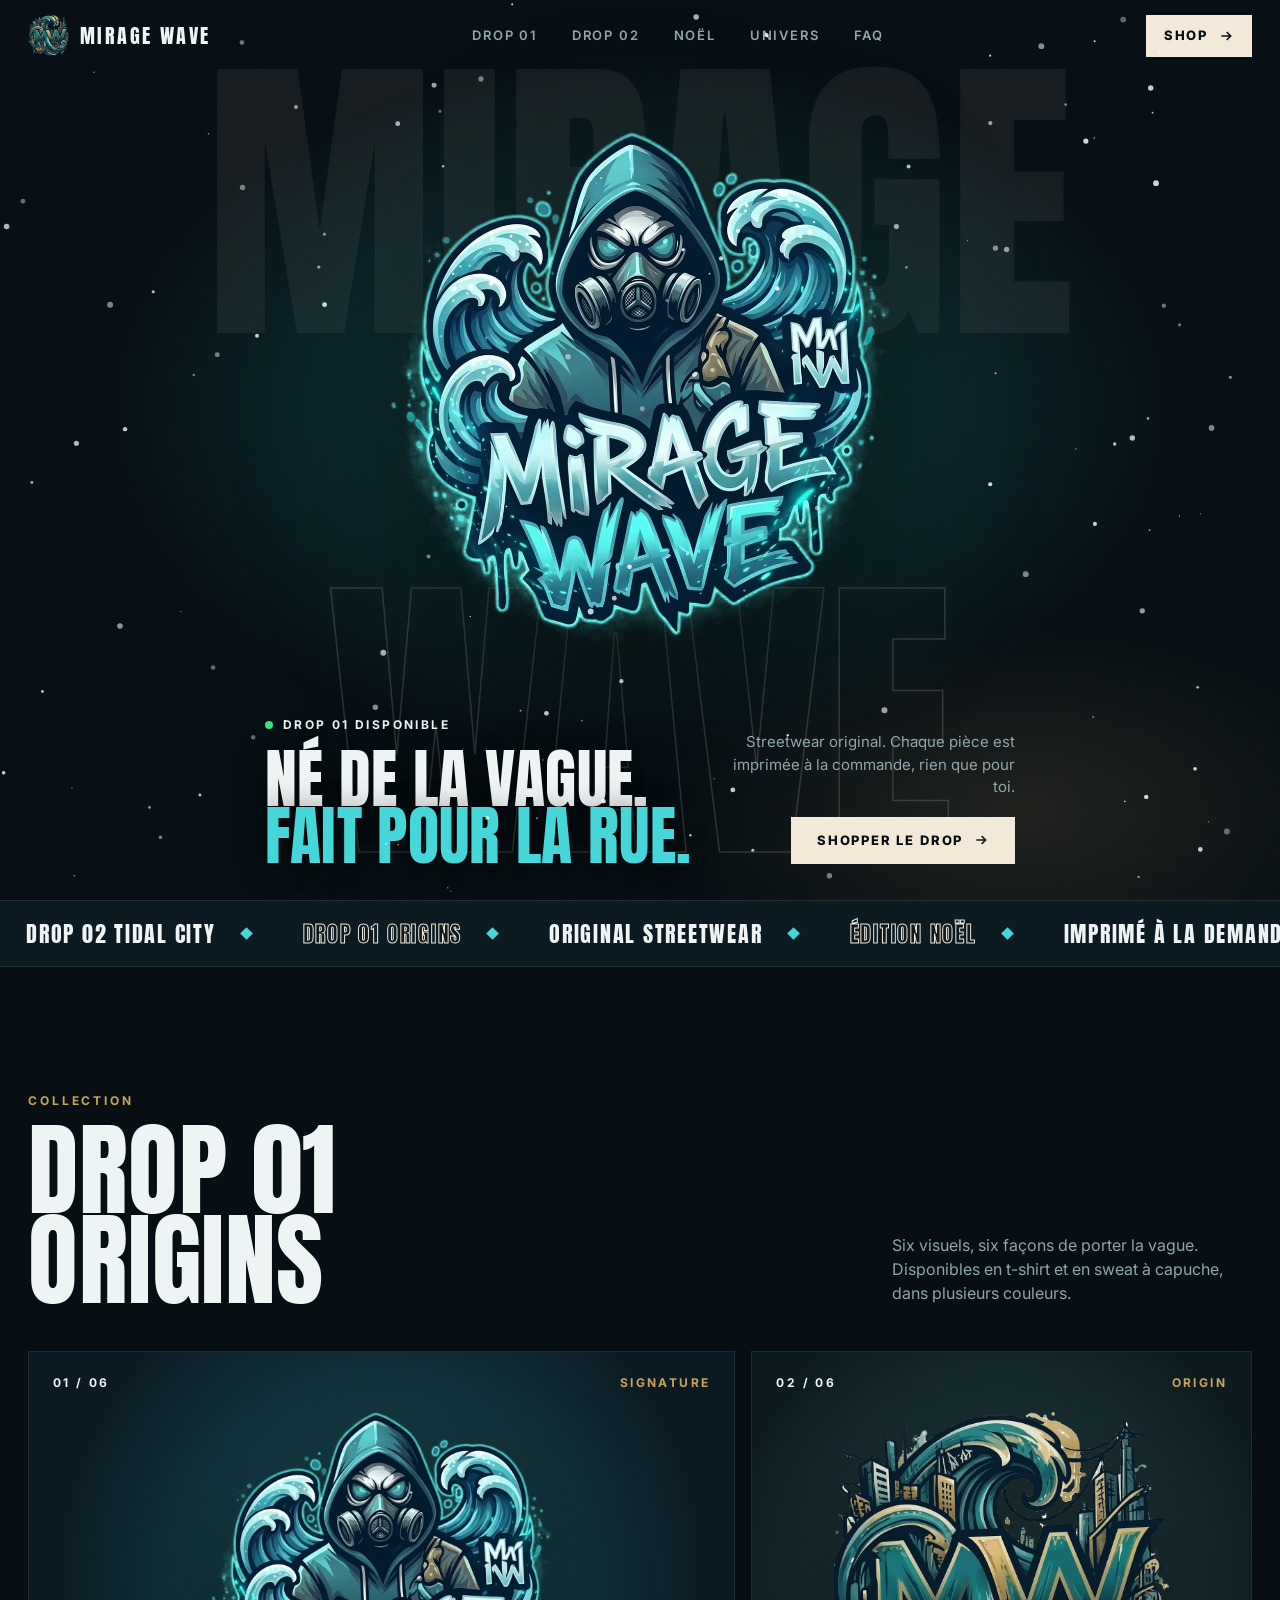
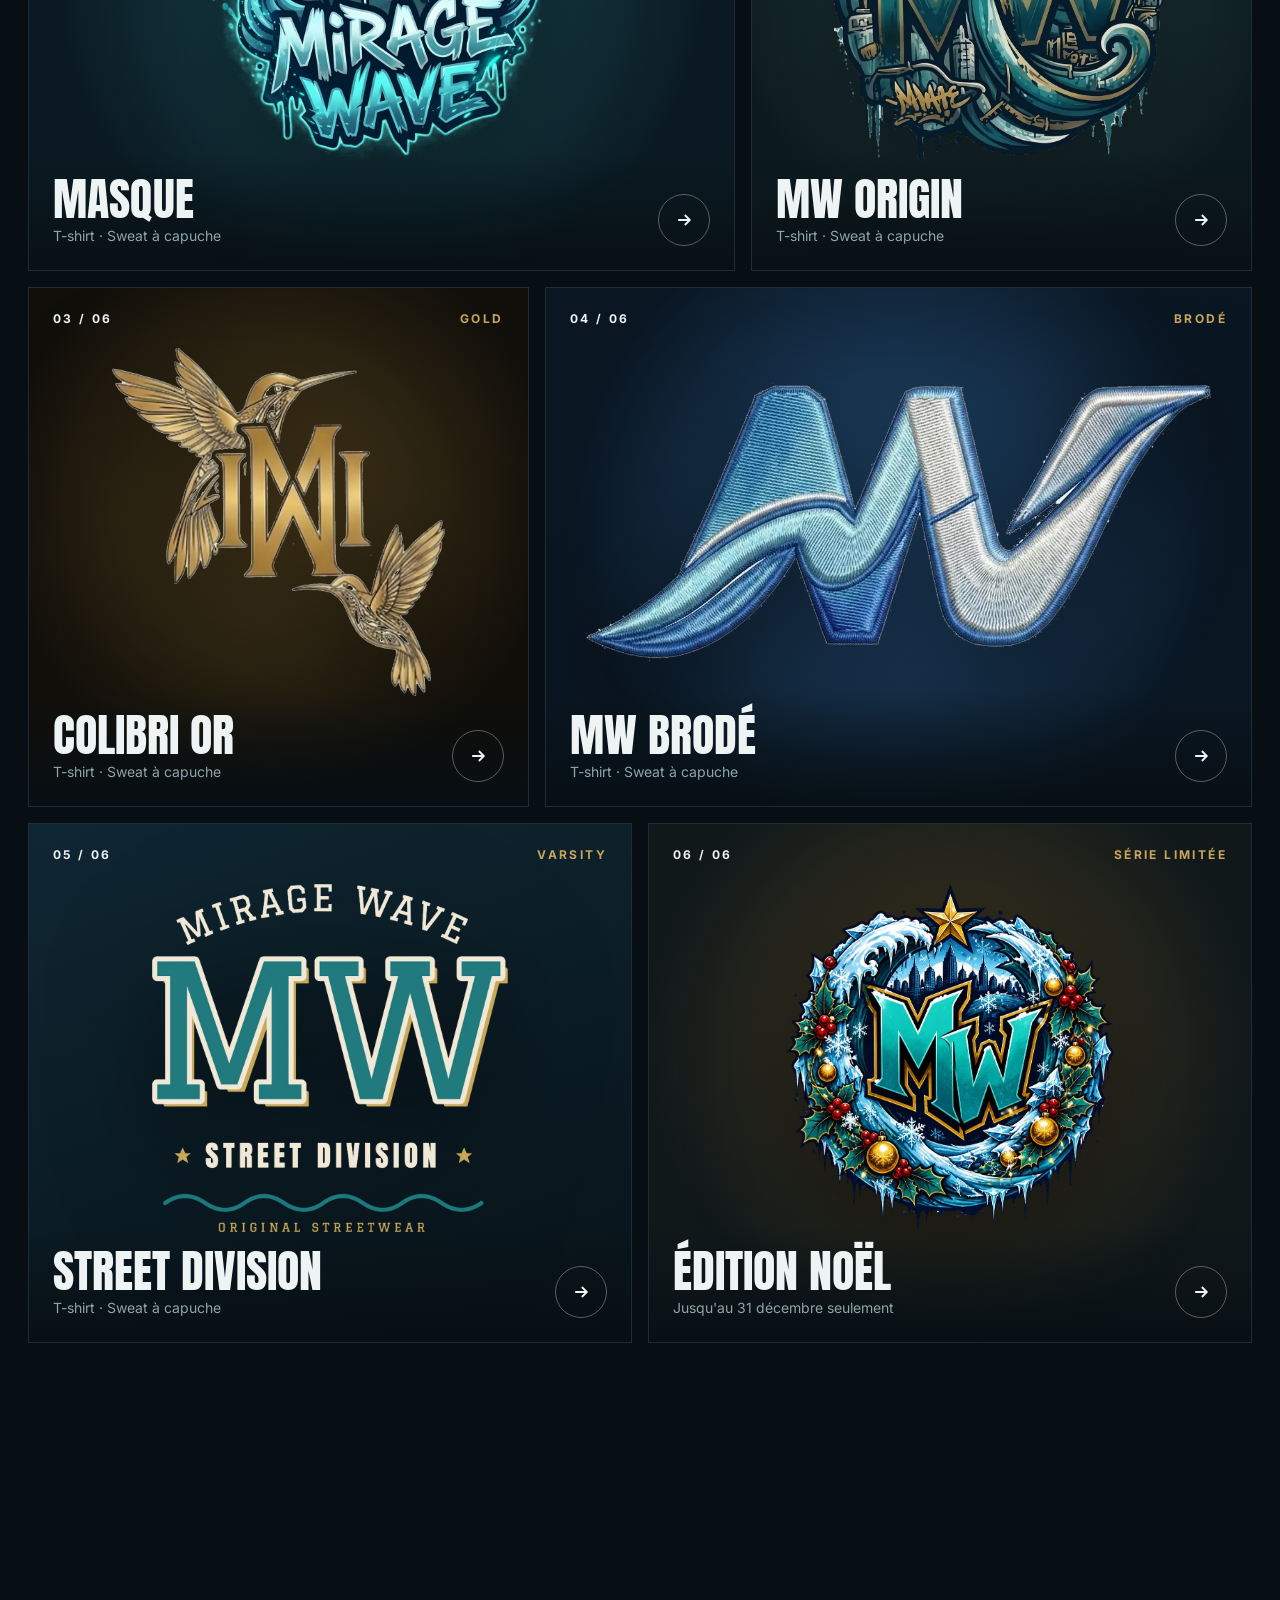
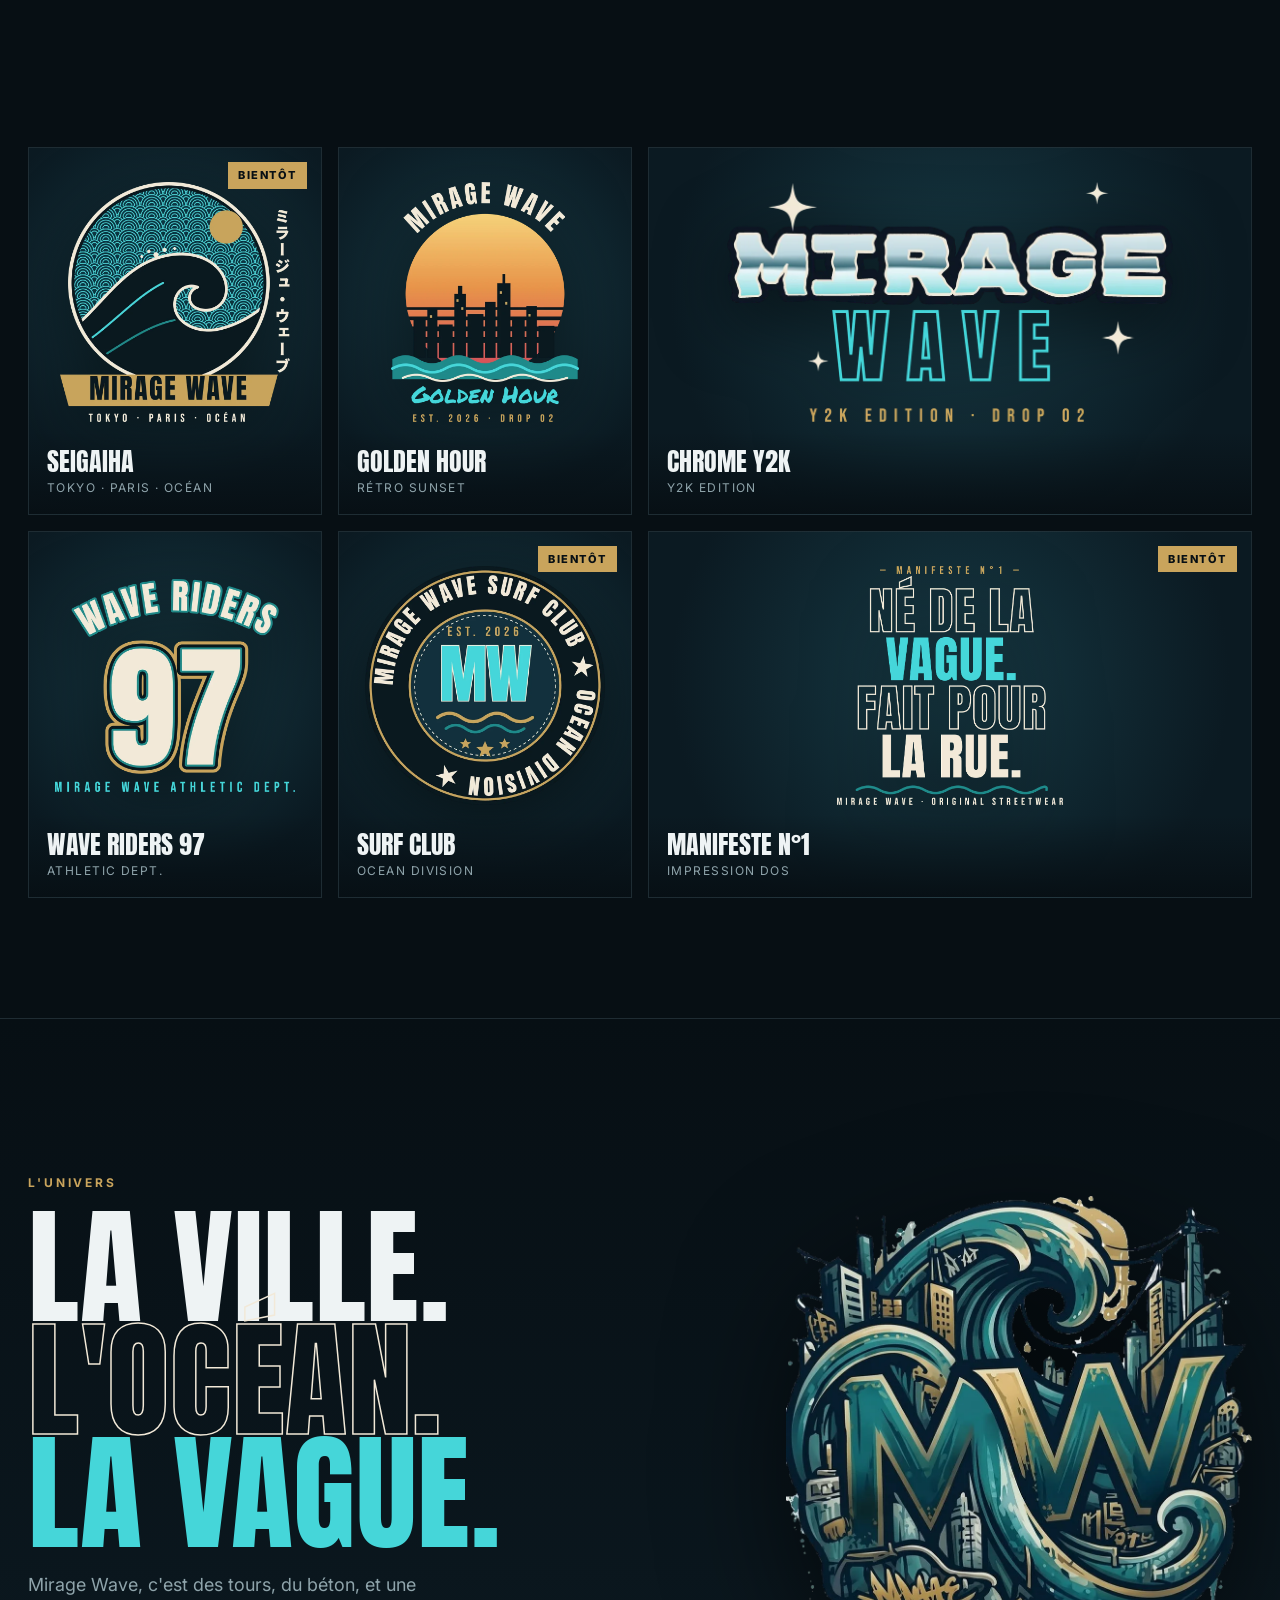
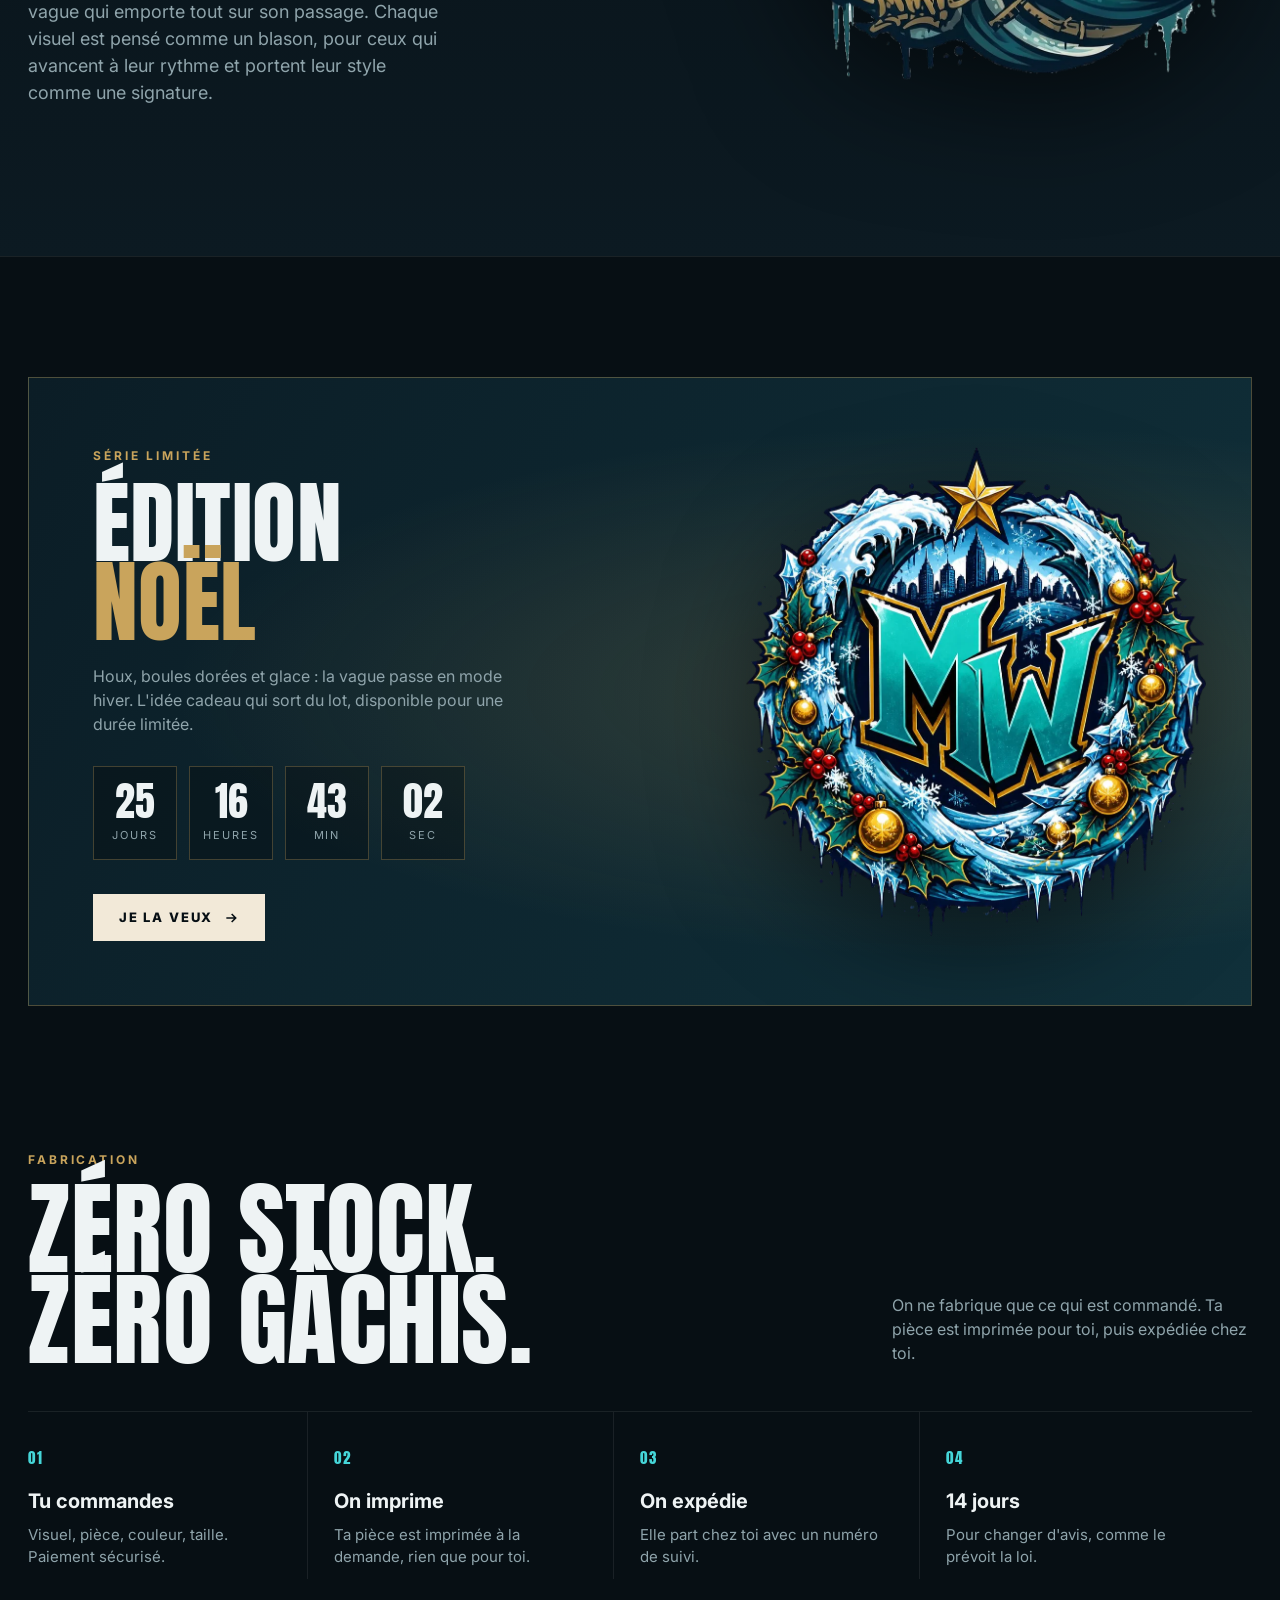
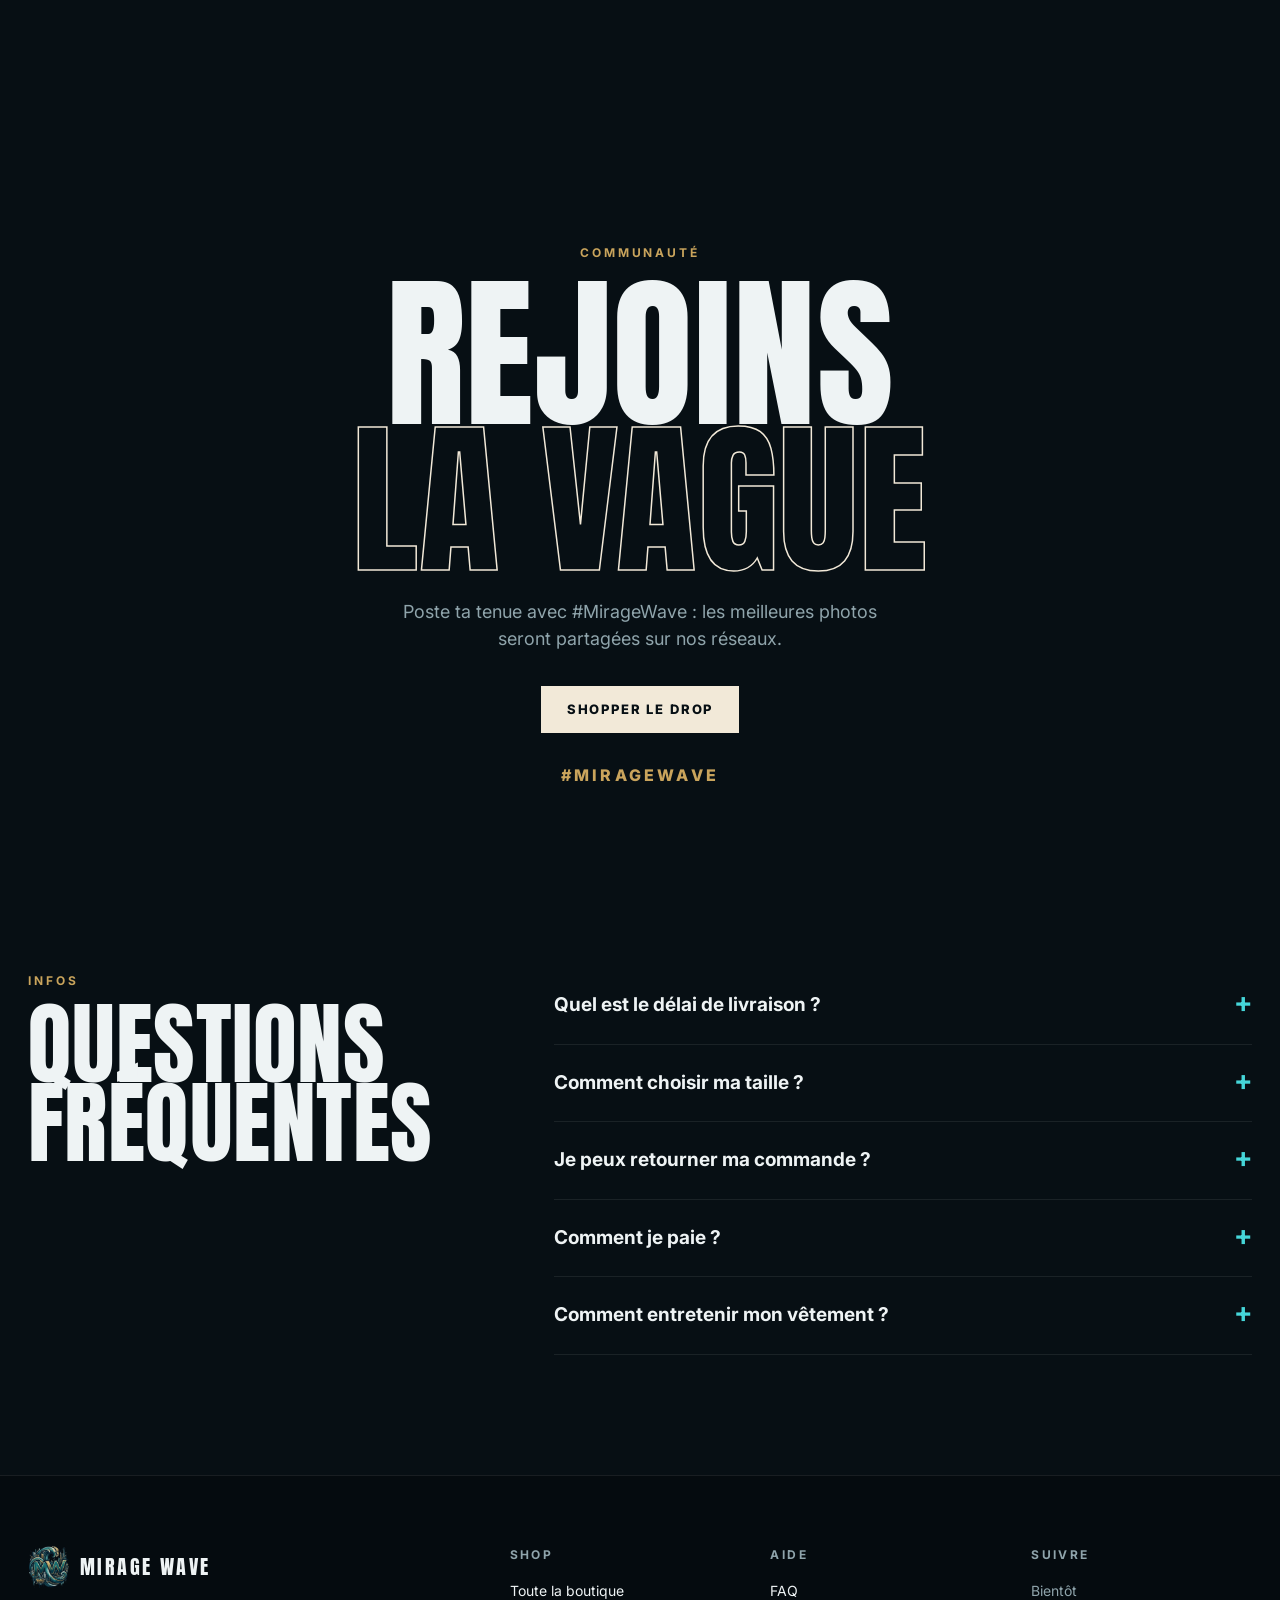
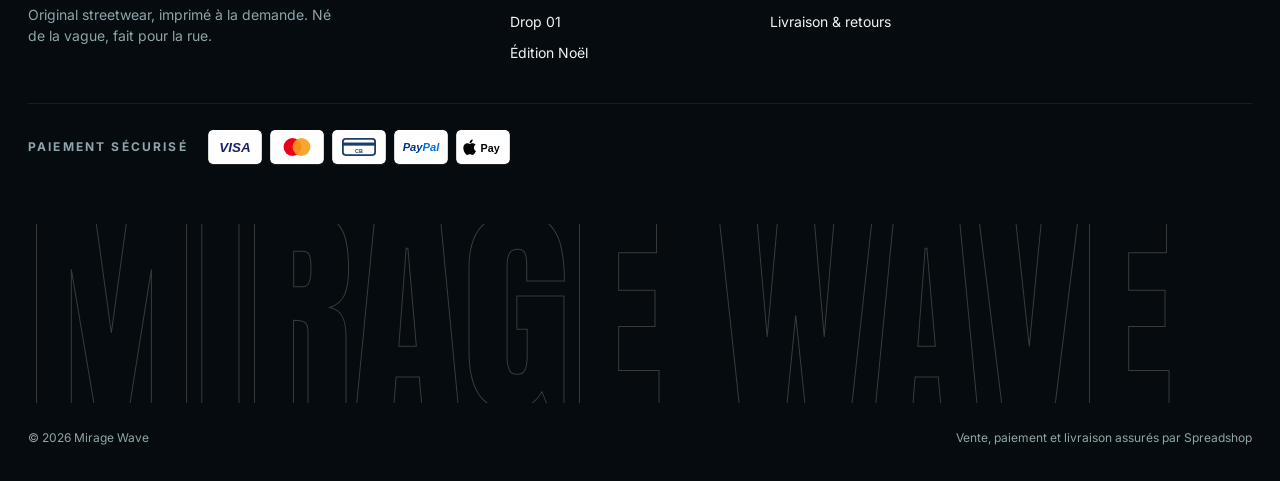
==== commit 62e88149: "Retrait du visuel Palm City Co-Authored-By: Claude Opus 5.5 <noreply@anthropic.com>" ====
--- a/index.html
+++ b/index.html
@@ -237,16 +237,15 @@
   <div class="wrap">
     <div class="sec-head rv">
       <div><span class="eyebrow">Nouveau</span><h2 class="display" style="margin-top:14px">Drop 02<br>Tidal City</h2></div>
-      <p>Sept nouveaux visuels entre Tokyo et la côte : vagues japonaises, soleil rétro, chrome Y2K, palmiers de nuit et esprit varsity.</p>
+      <p>Six nouveaux visuels entre Tokyo et la côte : vagues japonaises, soleil rétro, chrome Y2K et esprit varsity.</p>
     </div>
     <div class="d2">
       <a class="card rv" href="#drop2"><b class="soon">Bientôt</b><img src="img/d2-seigaiha.webp" alt="Visuel Seigaiha" loading="lazy"><div class="lbl"><h3>Seigaiha</h3><span>Tokyo · Paris · Océan</span></div></a>
       <a class="card rv" href="boutique.html"><img src="img/d2-sunset.webp" alt="Visuel Golden Hour" loading="lazy"><div class="lbl"><h3>Golden Hour</h3><span>Rétro sunset</span></div></a>
       <a class="card rv wide" href="boutique.html"><img src="img/d2-chrome.webp" alt="Visuel Chrome Y2K" loading="lazy"><div class="lbl"><h3>Chrome Y2K</h3><span>Y2K Edition</span></div></a>
-      <a class="card rv" href="boutique.html"><img src="img/d2-palm-city.webp" alt="Visuel Palm City" loading="lazy"><div class="lbl"><h3>Palm City</h3><span>Night shift</span></div></a>
       <a class="card rv" href="boutique.html"><img src="img/d2-wave-riders.webp" alt="Visuel Wave Riders 97" loading="lazy"><div class="lbl"><h3>Wave Riders 97</h3><span>Athletic Dept.</span></div></a>
       <a class="card rv" href="#drop2"><b class="soon">Bientôt</b><img src="img/d2-surf-club.webp" alt="Visuel Surf Club" loading="lazy"><div class="lbl"><h3>Surf Club</h3><span>Ocean Division</span></div></a>
-      <a class="card rv" href="#drop2"><b class="soon">Bientôt</b><img src="img/d2-manifeste.webp" alt="Visuel Manifeste N°1" loading="lazy"><div class="lbl"><h3>Manifeste N°1</h3><span>Impression dos</span></div></a>
+      <a class="card rv wide" href="#drop2"><b class="soon">Bientôt</b><img src="img/d2-manifeste.webp" alt="Visuel Manifeste N°1" loading="lazy"><div class="lbl"><h3>Manifeste N°1</h3><span>Impression dos</span></div></a>
     </div>
   </div>
 </section>
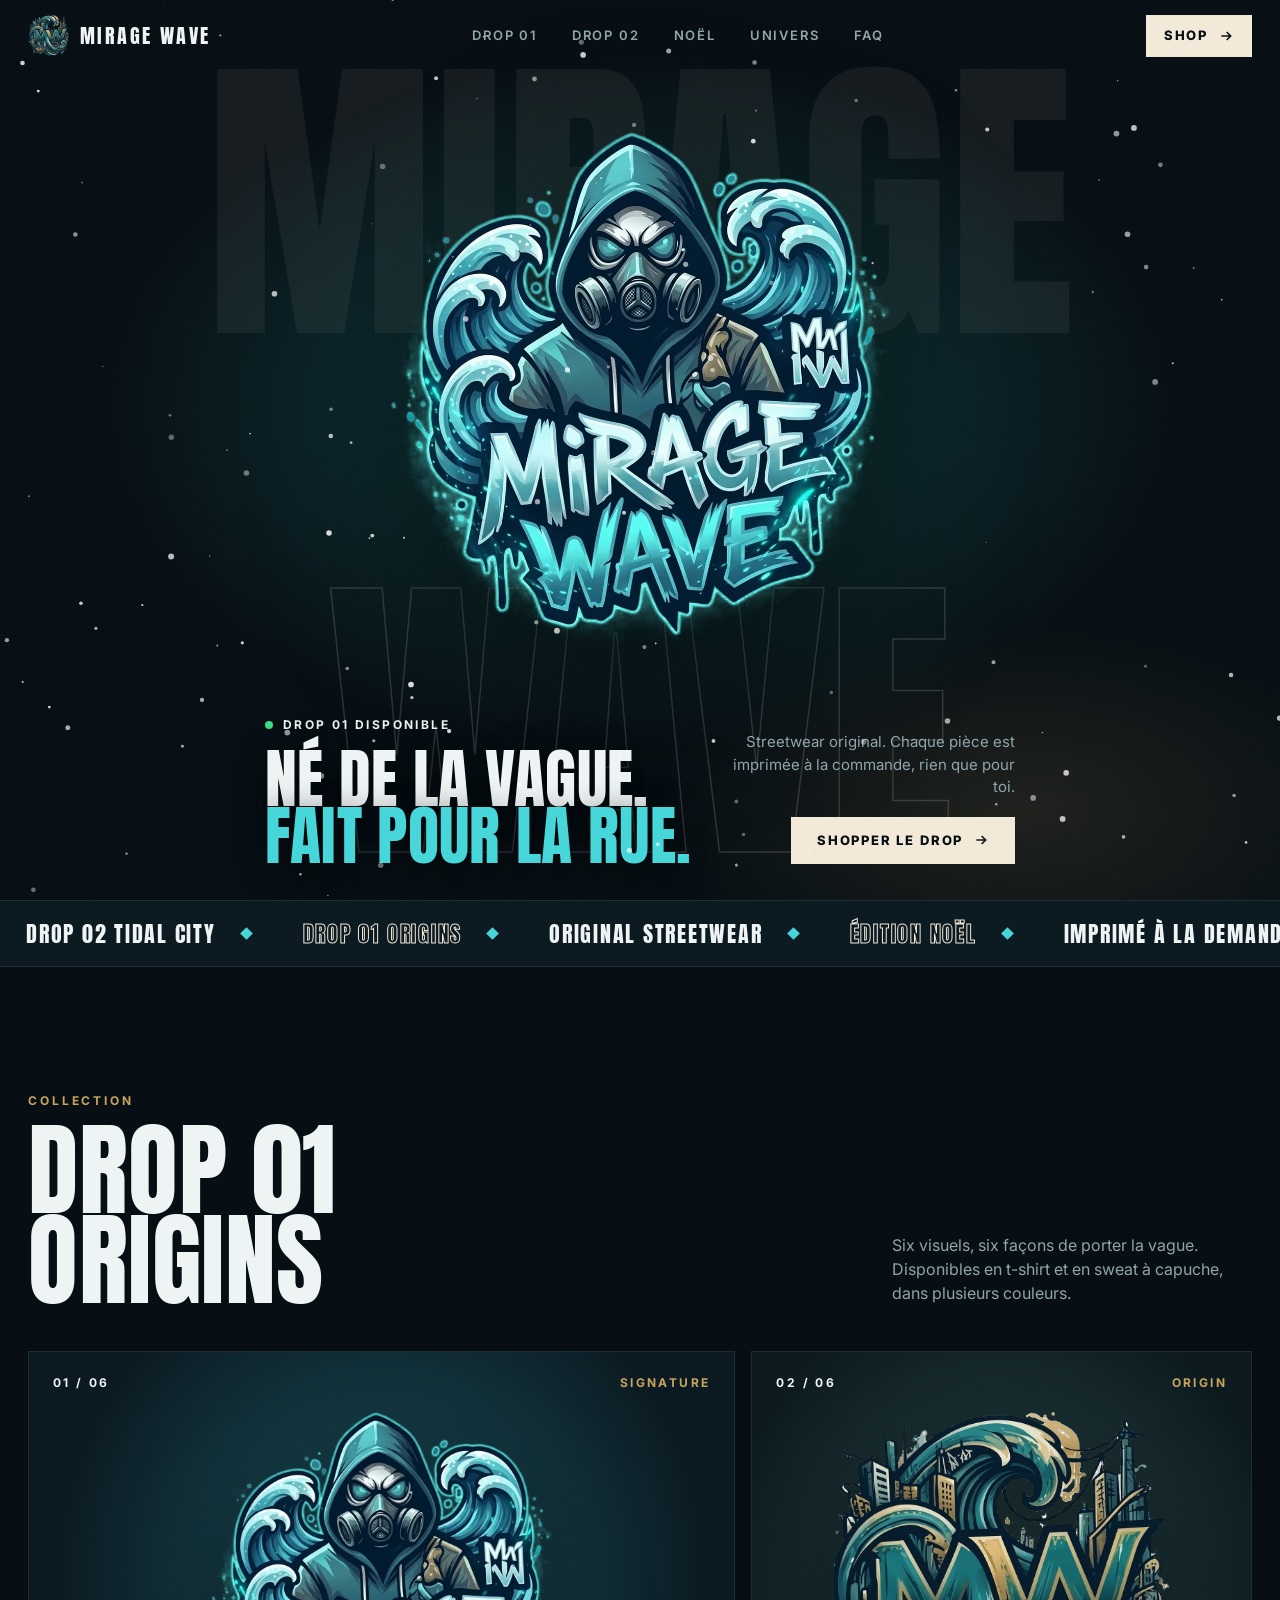
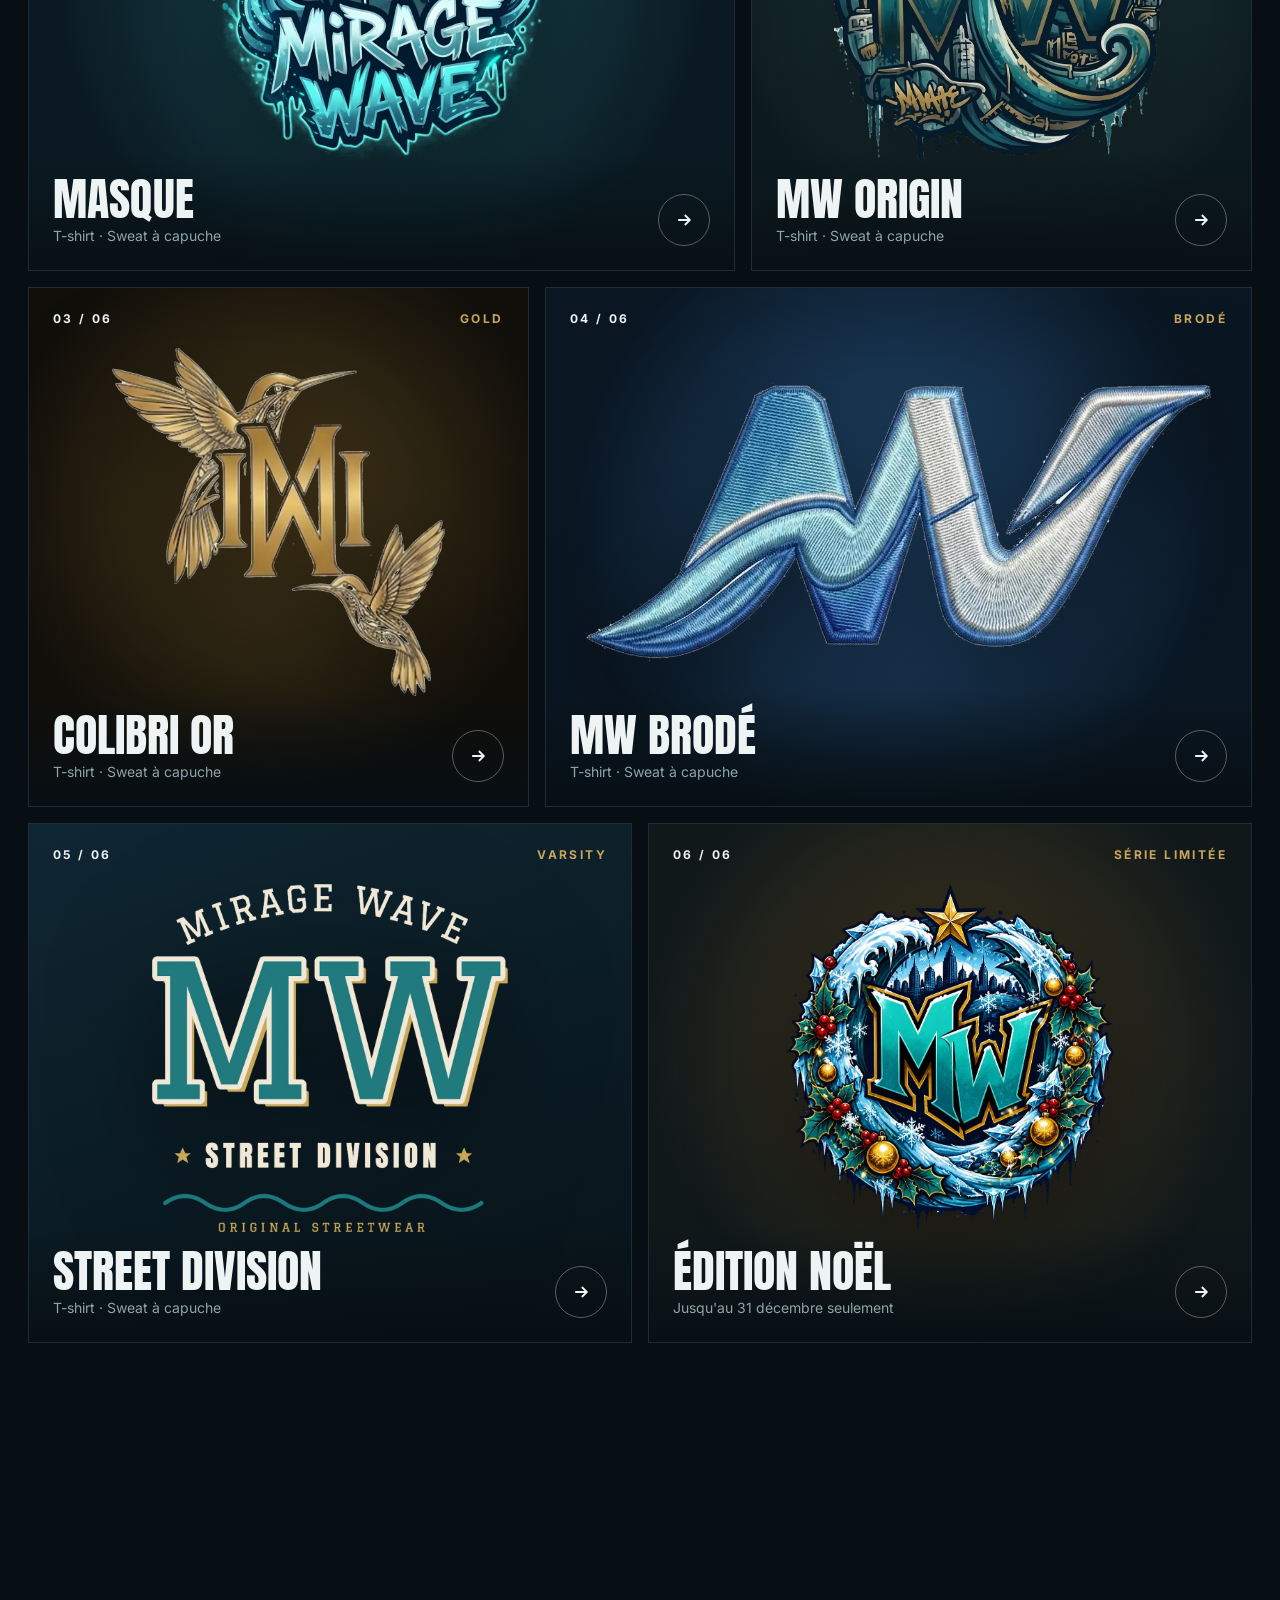
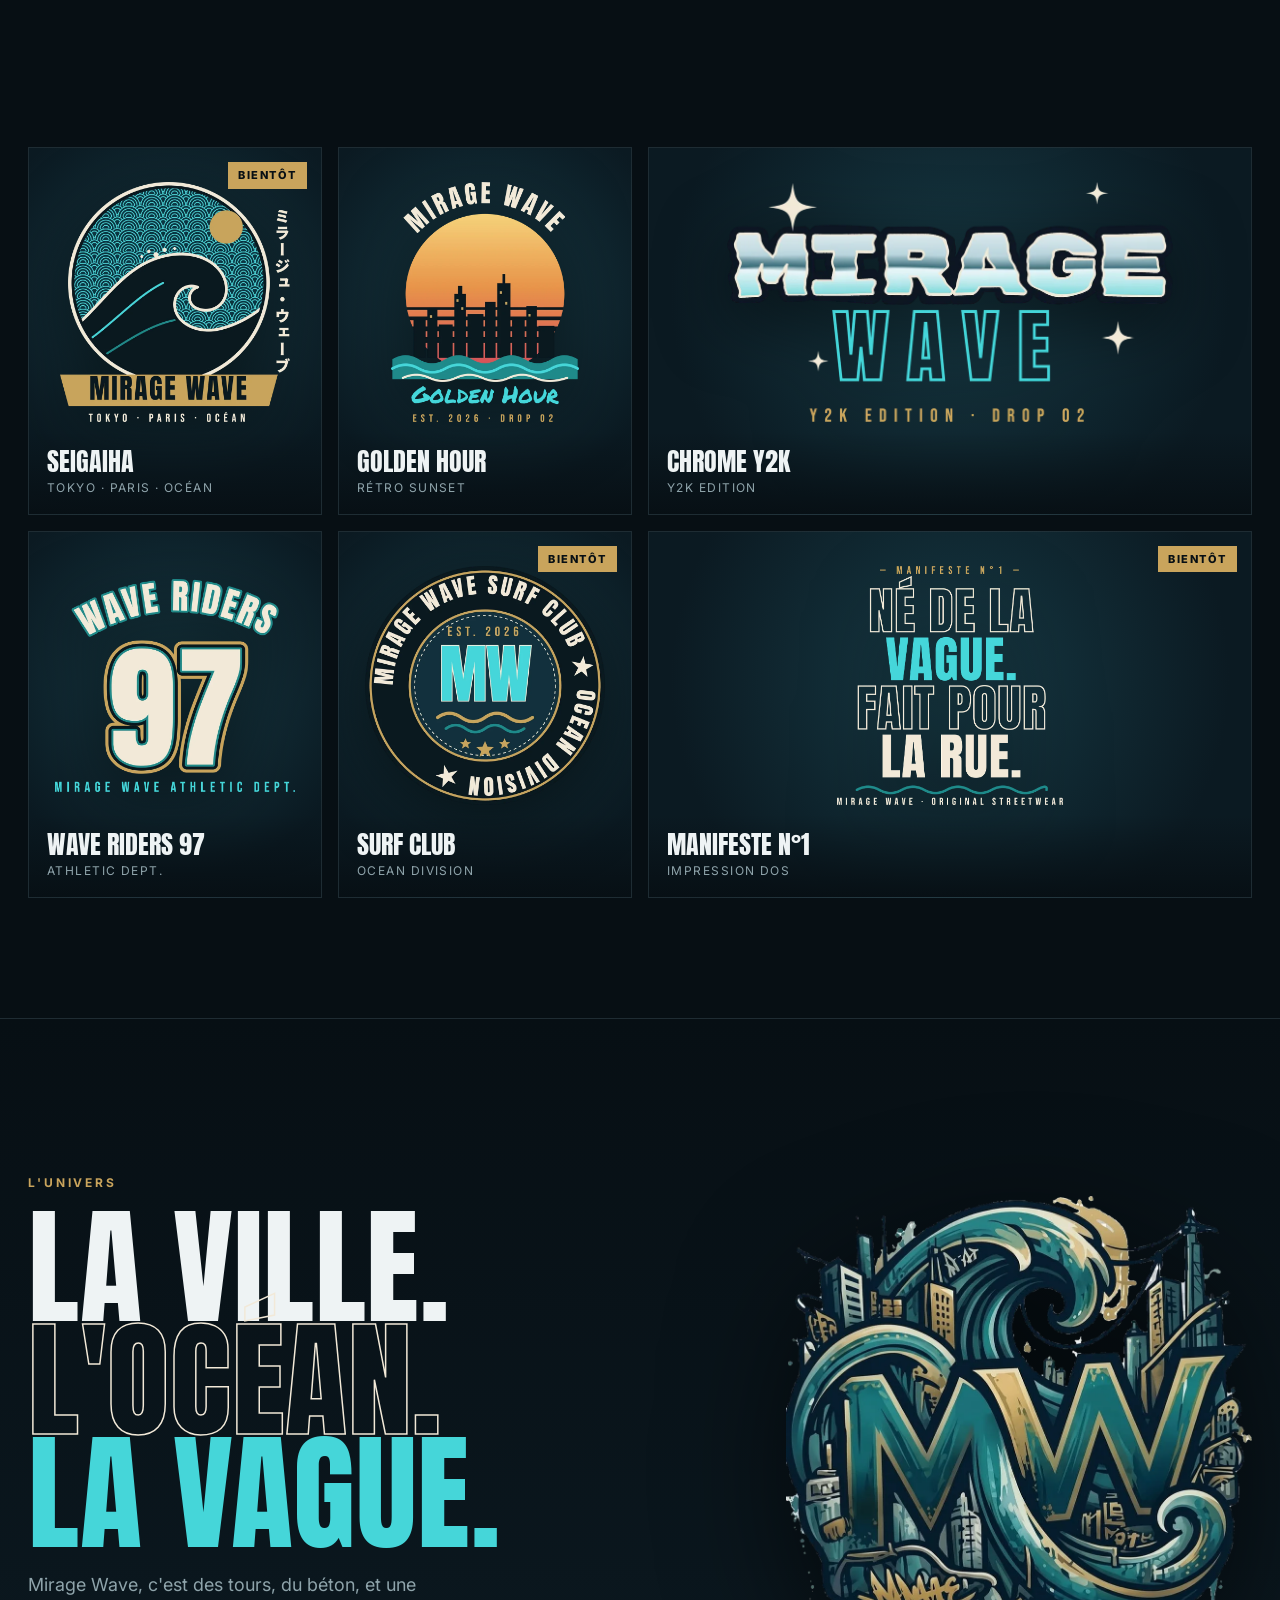
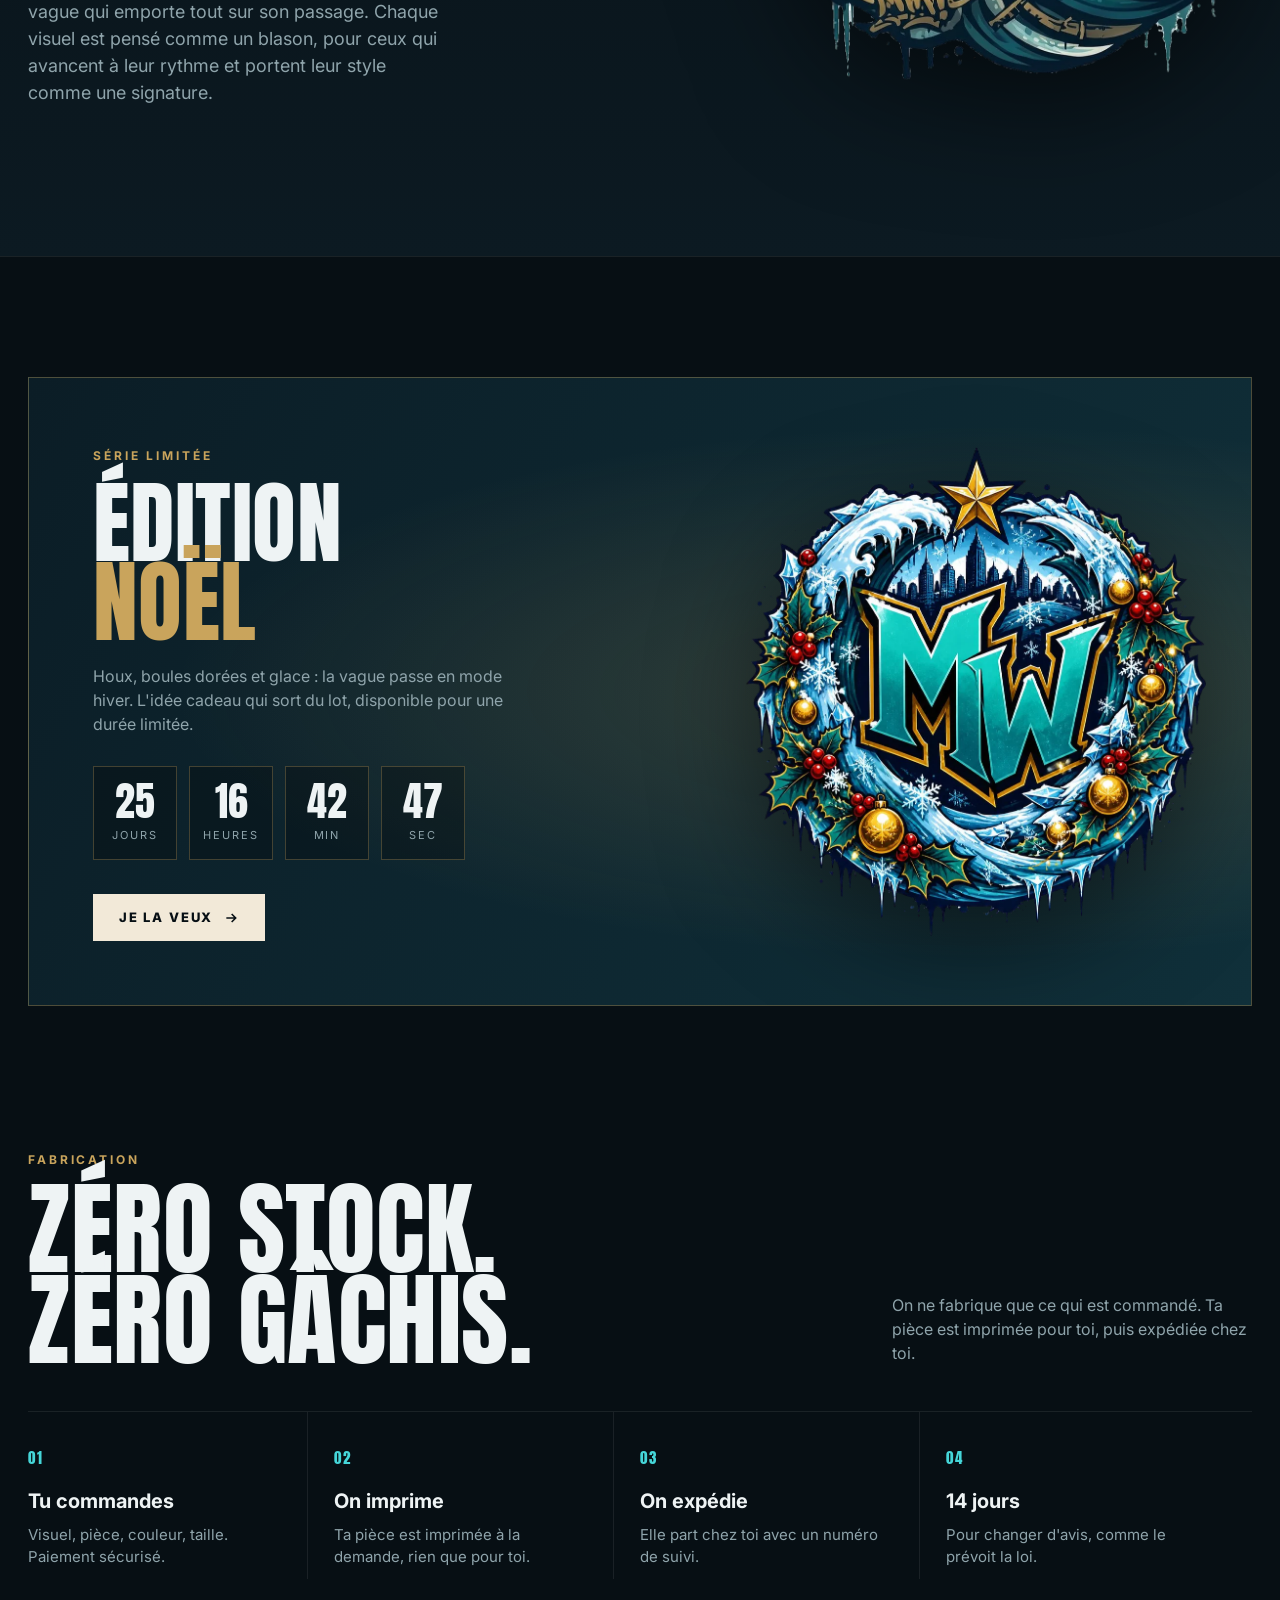
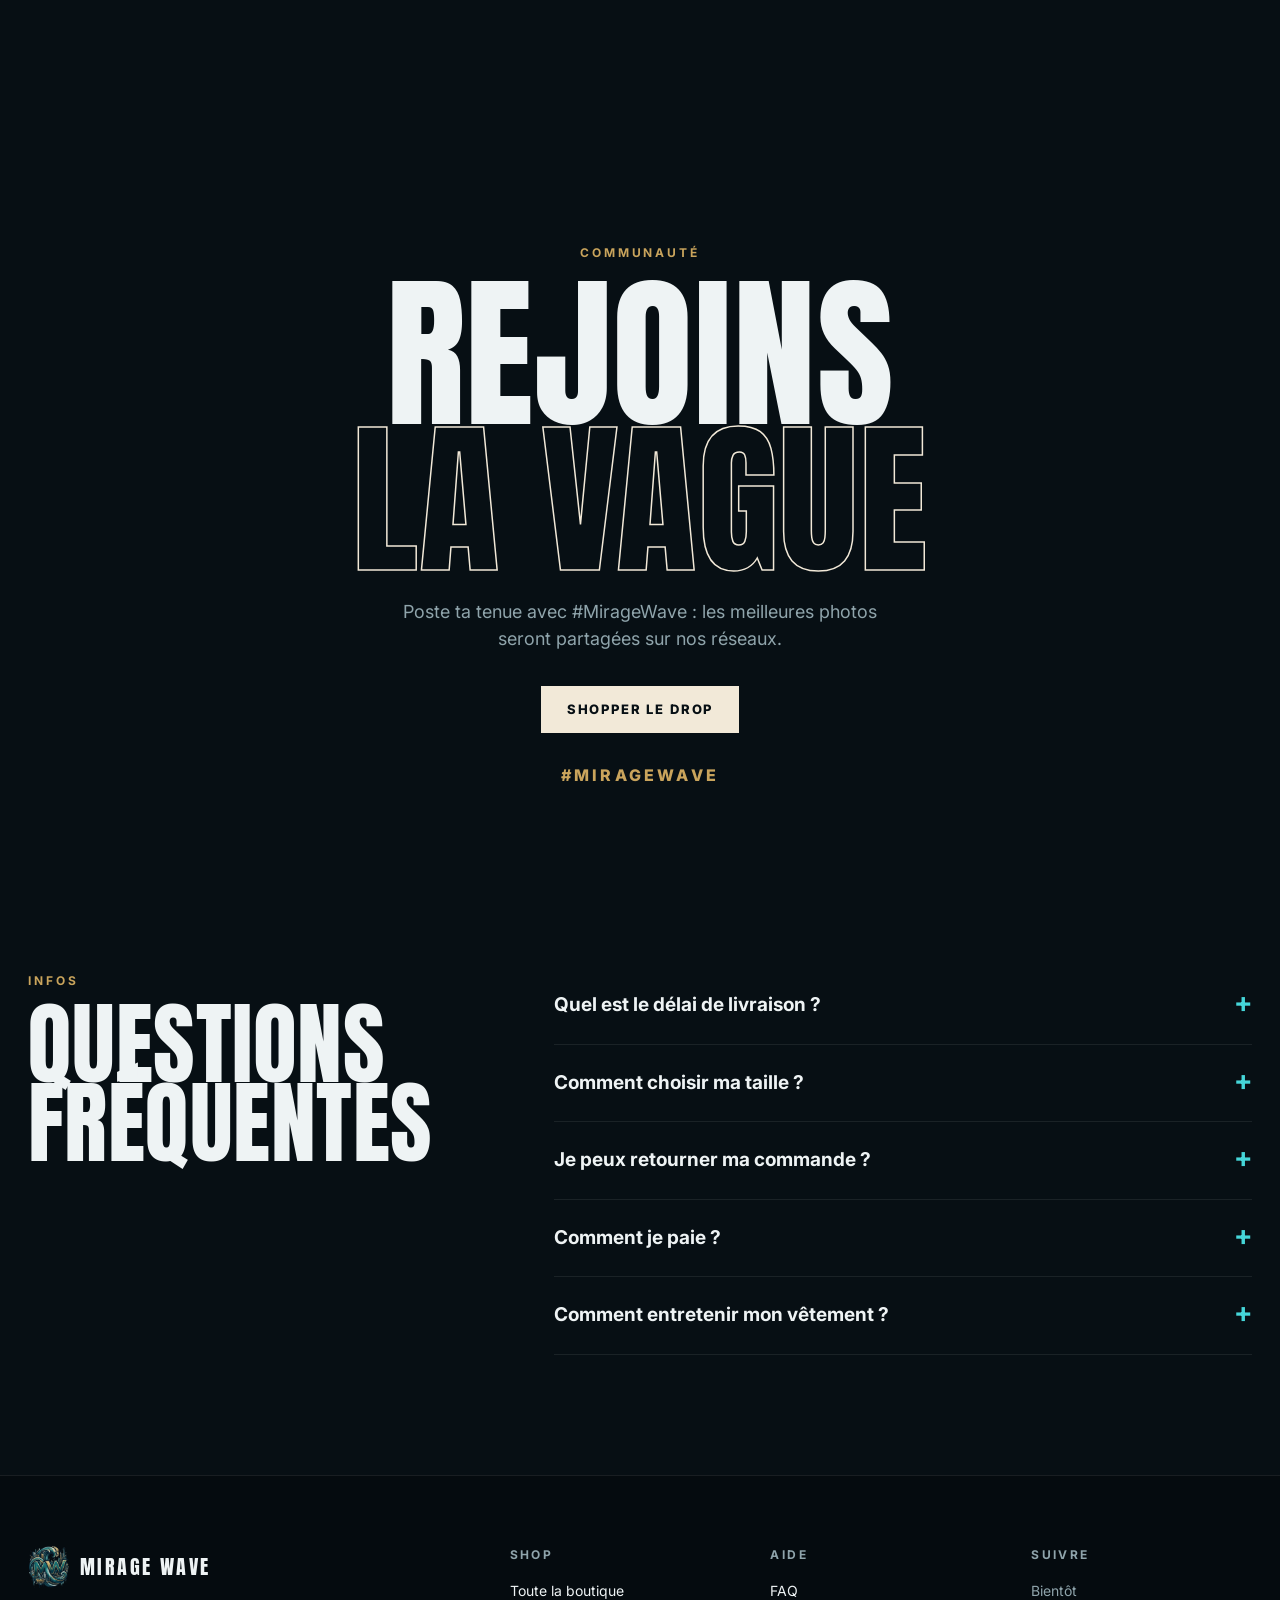
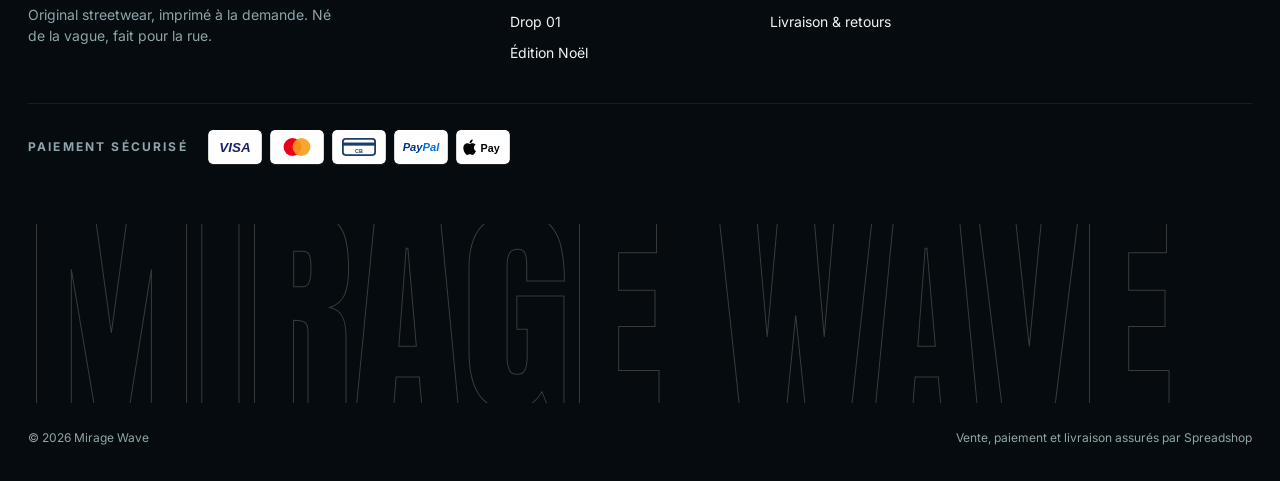
==== commit 007c2136: "Référencement : balises Google, image de partage, plan du site Co-Authored-By: Claude Opus 5.5 <nore" ====
--- a/index.html
+++ b/index.html
@@ -3,11 +3,21 @@
 <head>
 <meta charset="utf-8">
 <meta name="viewport" content="width=device-width, initial-scale=1">
-<title>Mirage Wave — Original Streetwear</title>
-<meta name="description" content="Mirage Wave : streetwear original imprimé à la commande. T-shirts et sweats à capuche. Né de la vague, fait pour la rue.">
-<meta property="og:title" content="Mirage Wave — Original Streetwear">
-<meta property="og:description" content="Né de la vague. Fait pour la rue. Drop 01 disponible.">
-<meta property="og:image" content="img/masque.webp">
+<title>Mirage Wave — Streetwear original | T-shirts, sweats, casquettes</title>
+<meta name="description" content="Mirage Wave, marque de streetwear française : t-shirts, sweats à capuche et casquettes aux visuels originaux, imprimés à la commande. -25 % pour l'ouverture.">
+<link rel="canonical" href="https://kartel97.github.io/mirage-wave/">
+<meta name="theme-color" content="#070f14">
+<meta property="og:type" content="website">
+<meta property="og:site_name" content="Mirage Wave">
+<meta property="og:locale" content="fr_FR">
+<meta property="og:url" content="https://kartel97.github.io/mirage-wave/">
+<meta property="og:title" content="Mirage Wave — Né de la vague. Fait pour la rue.">
+<meta property="og:description" content="Streetwear original imprimé à la commande. Drop 02 « Tidal City » disponible, -25 % pour l'ouverture.">
+<meta property="og:image" content="https://kartel97.github.io/mirage-wave/img/og-image.jpg">
+<meta property="og:image:width" content="1200"><meta property="og:image:height" content="630">
+<meta name="twitter:card" content="summary_large_image">
+<meta name="twitter:image" content="https://kartel97.github.io/mirage-wave/img/og-image.jpg">
+<script type="application/ld+json">{"@context": "https://schema.org", "@type": "ClothingStore", "name": "Mirage Wave", "url": "https://kartel97.github.io/mirage-wave/", "logo": "https://kartel97.github.io/mirage-wave/img/mw-logo.webp", "image": "https://kartel97.github.io/mirage-wave/img/og-image.jpg", "description": "Marque de streetwear française : t-shirts, sweats à capuche et casquettes aux visuels originaux, imprimés à la commande.", "slogan": "Né de la vague. Fait pour la rue.", "priceRange": "€€", "sameAs": ["https://miragewave.myspreadshop.fr"]}</script>
 <link rel="icon" href="img/favicon.png">
 <link rel="preconnect" href="https://fonts.googleapis.com">
 <link rel="preconnect" href="https://fonts.gstatic.com" crossorigin>
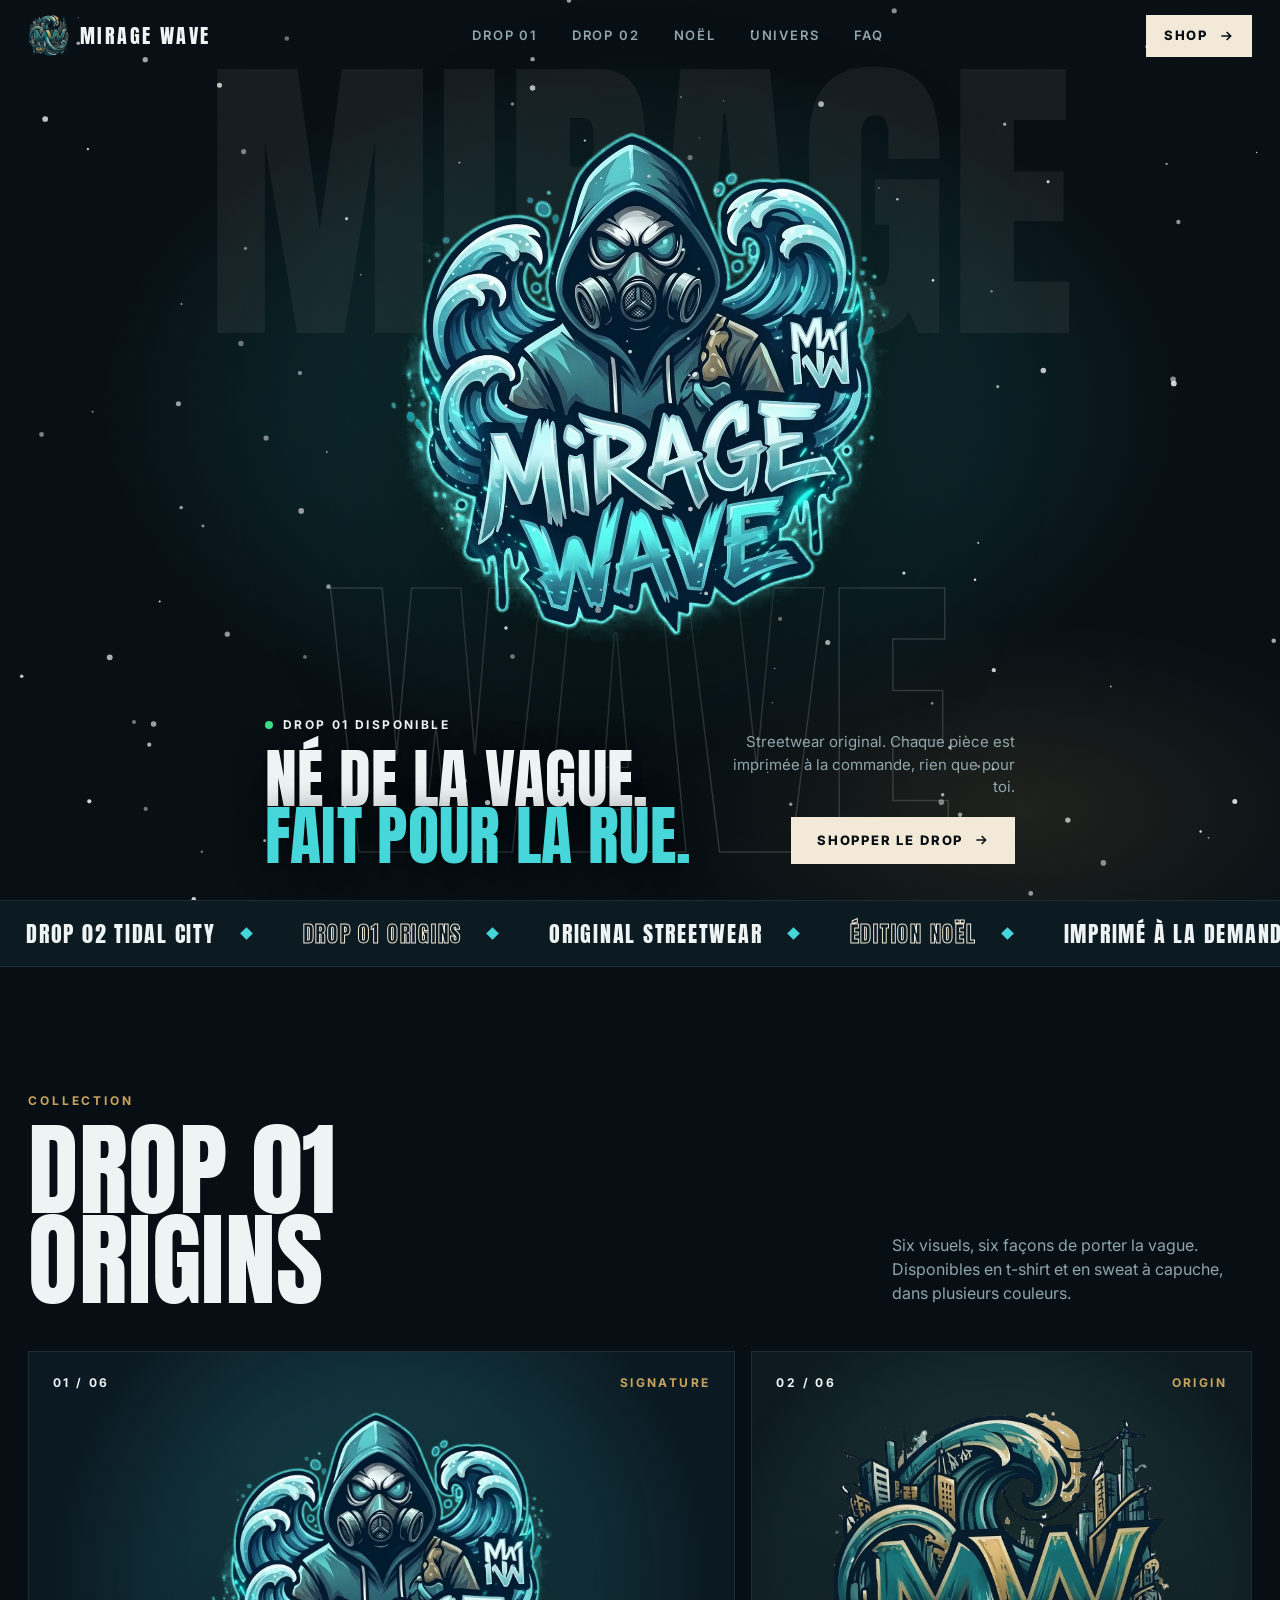
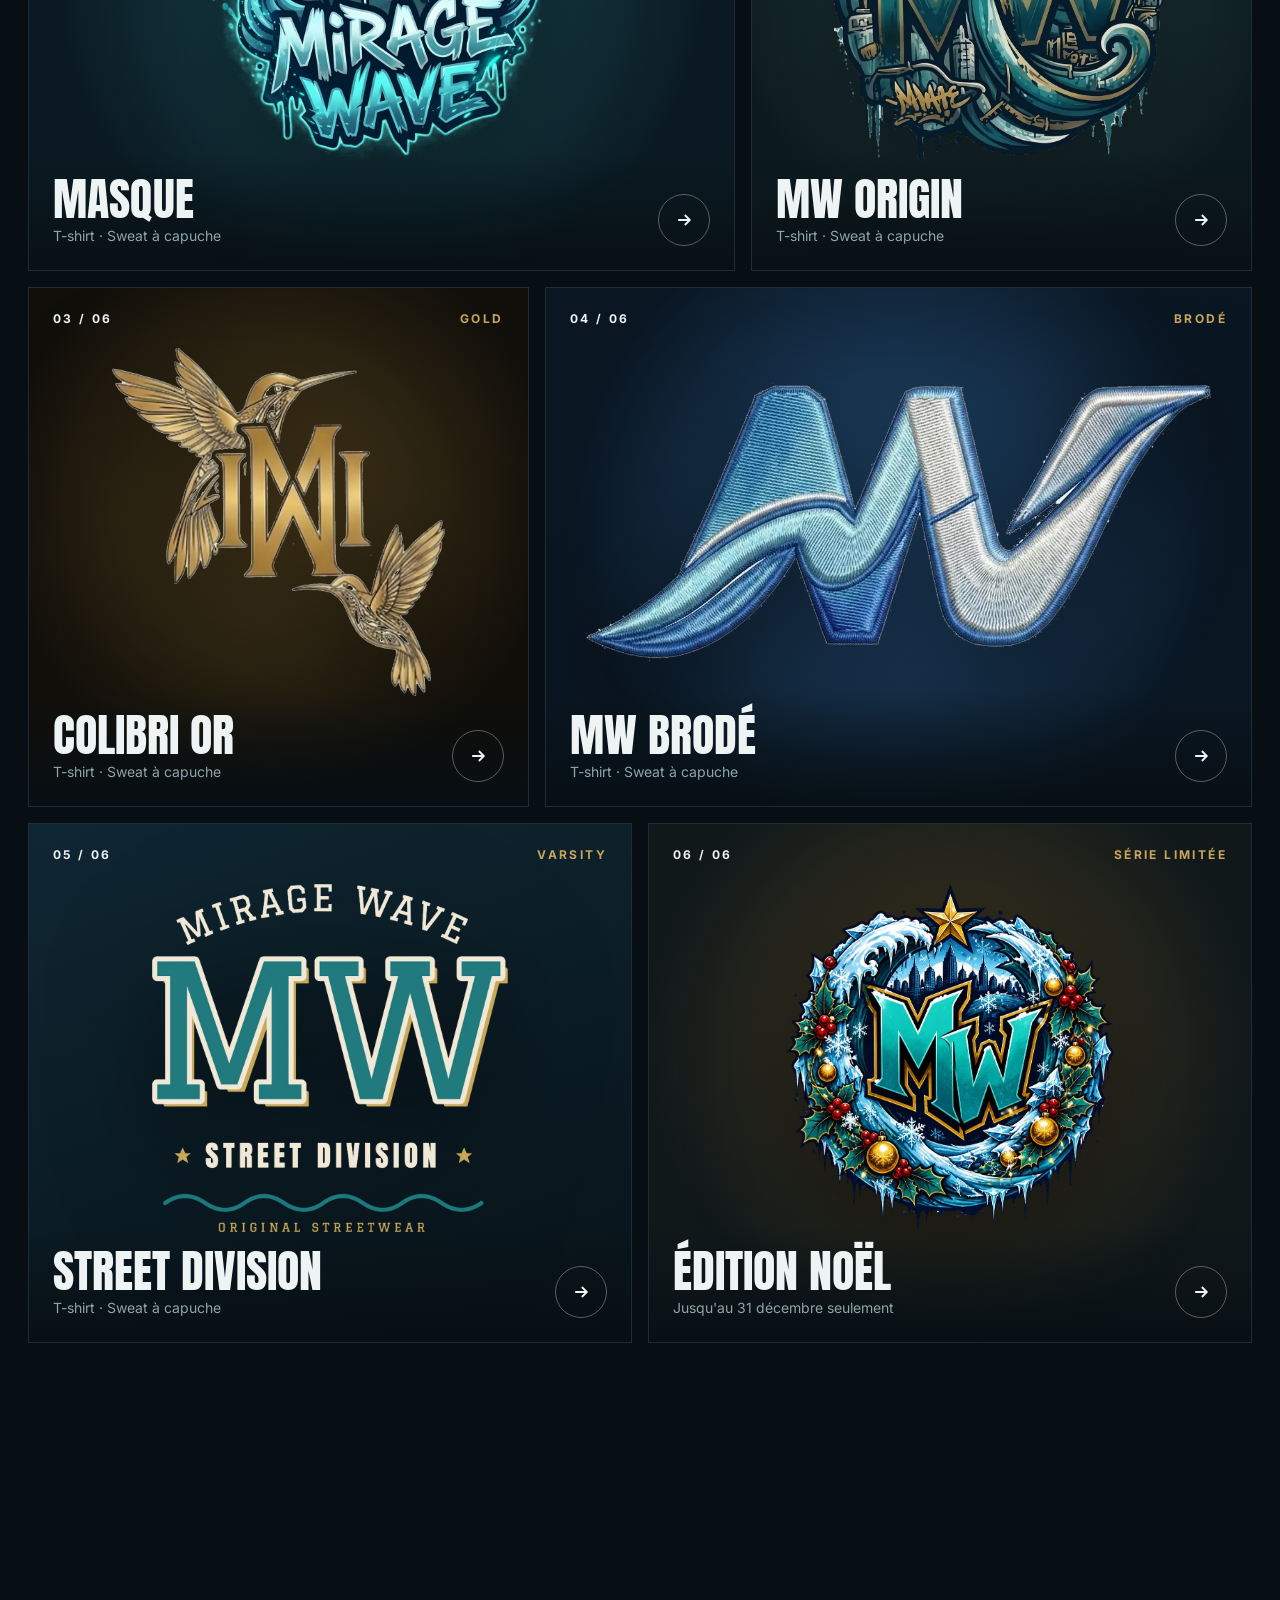
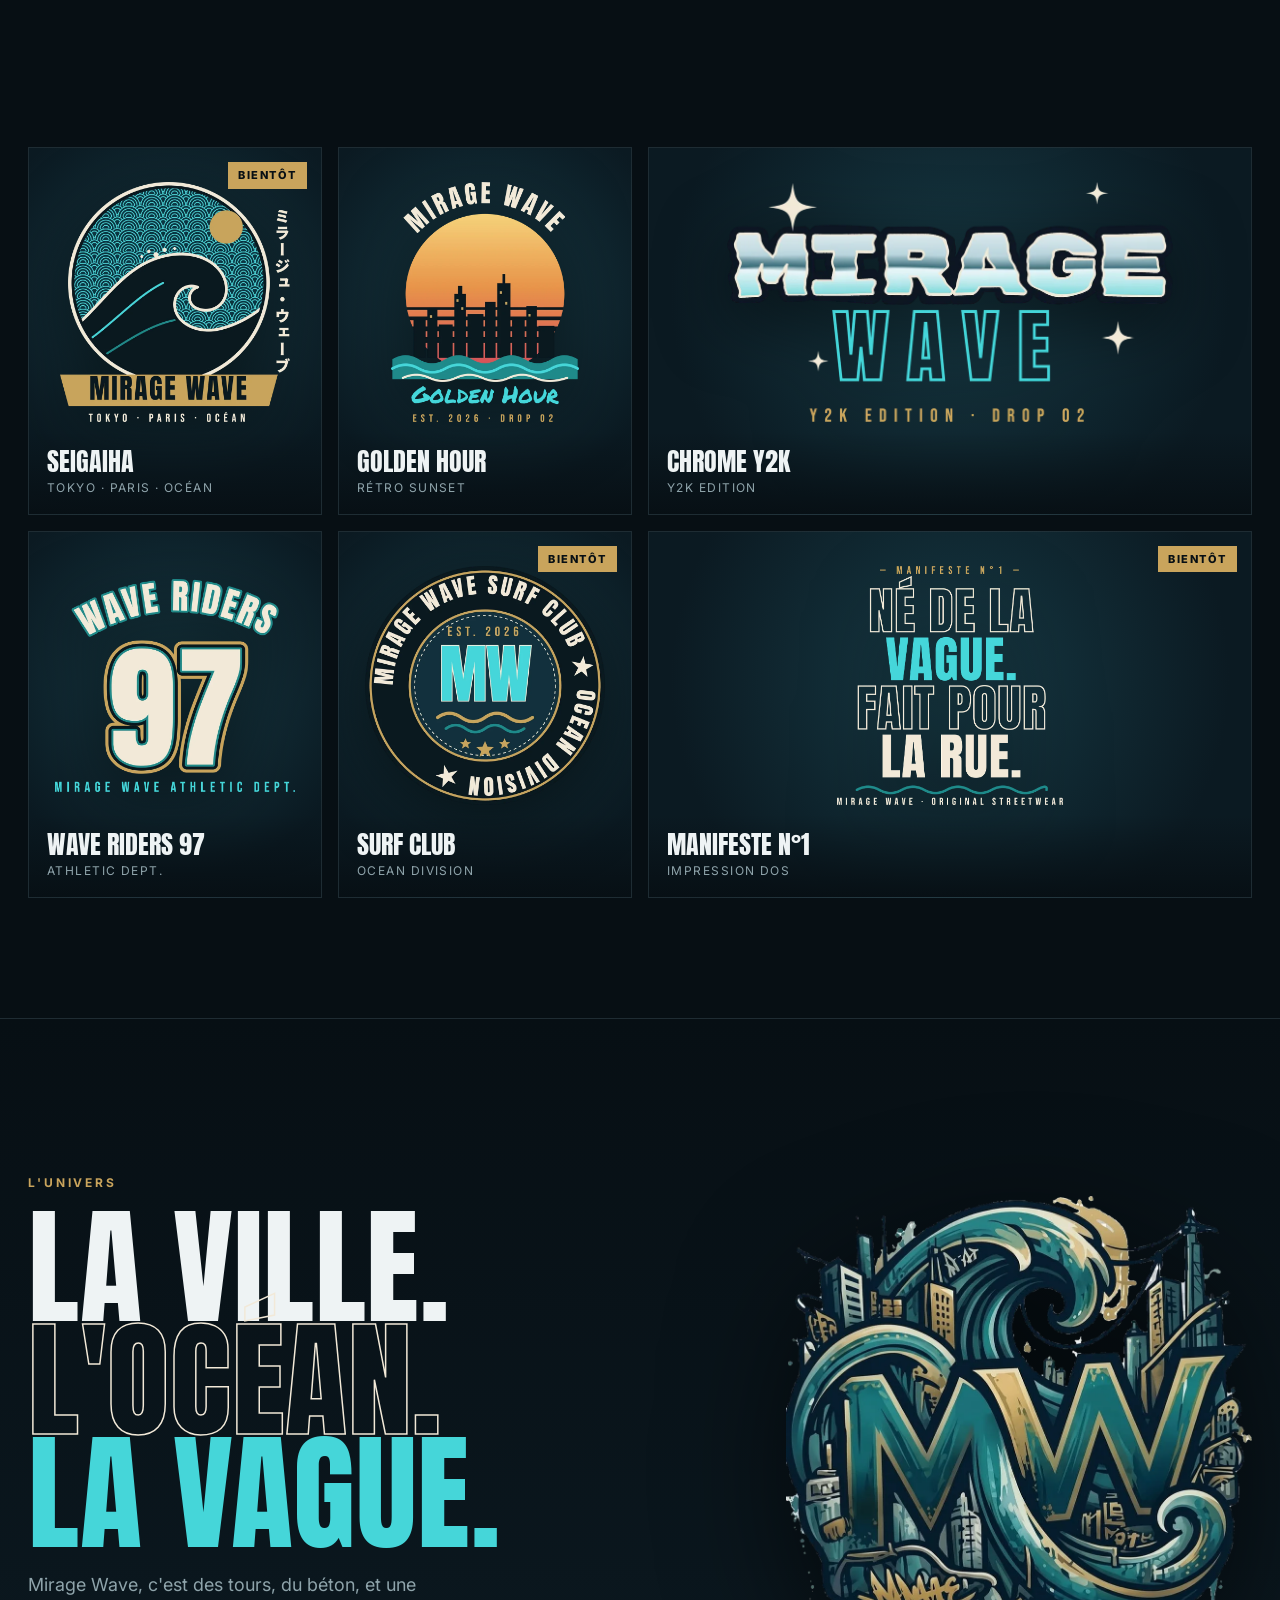
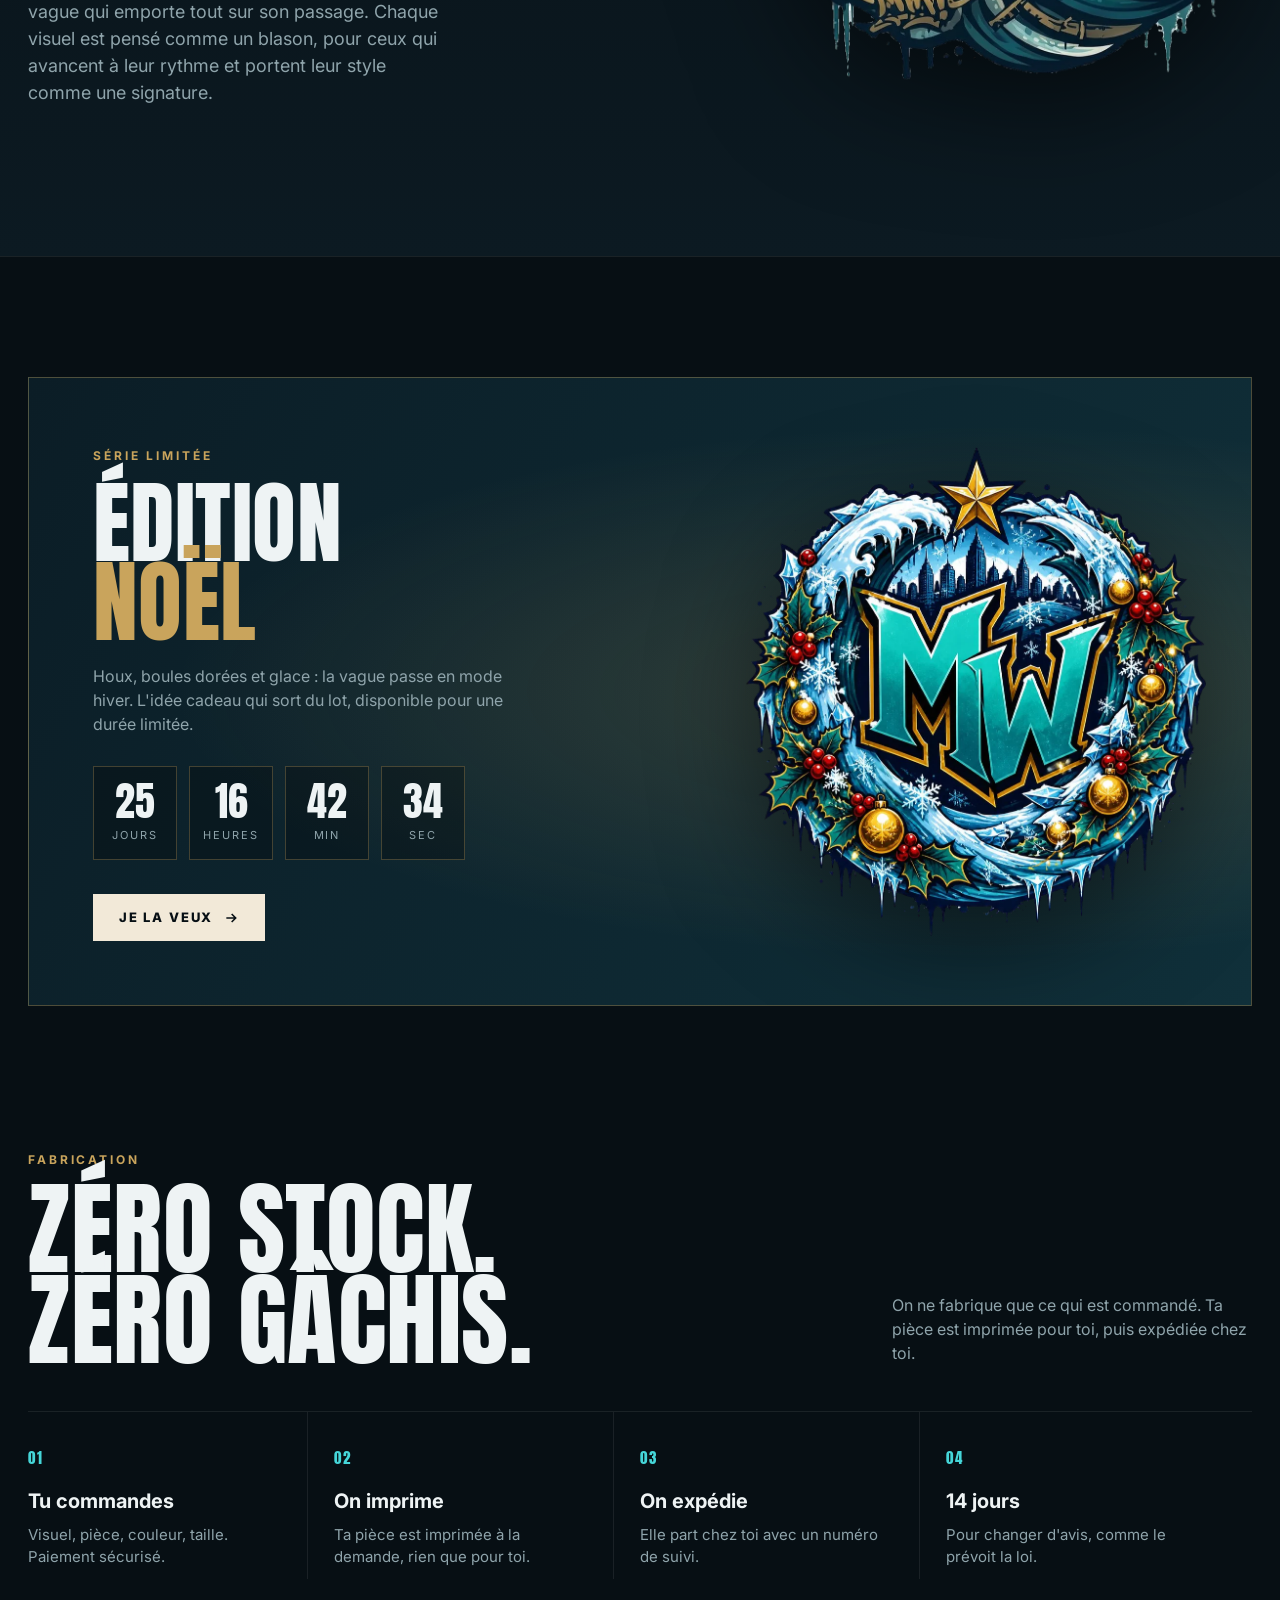
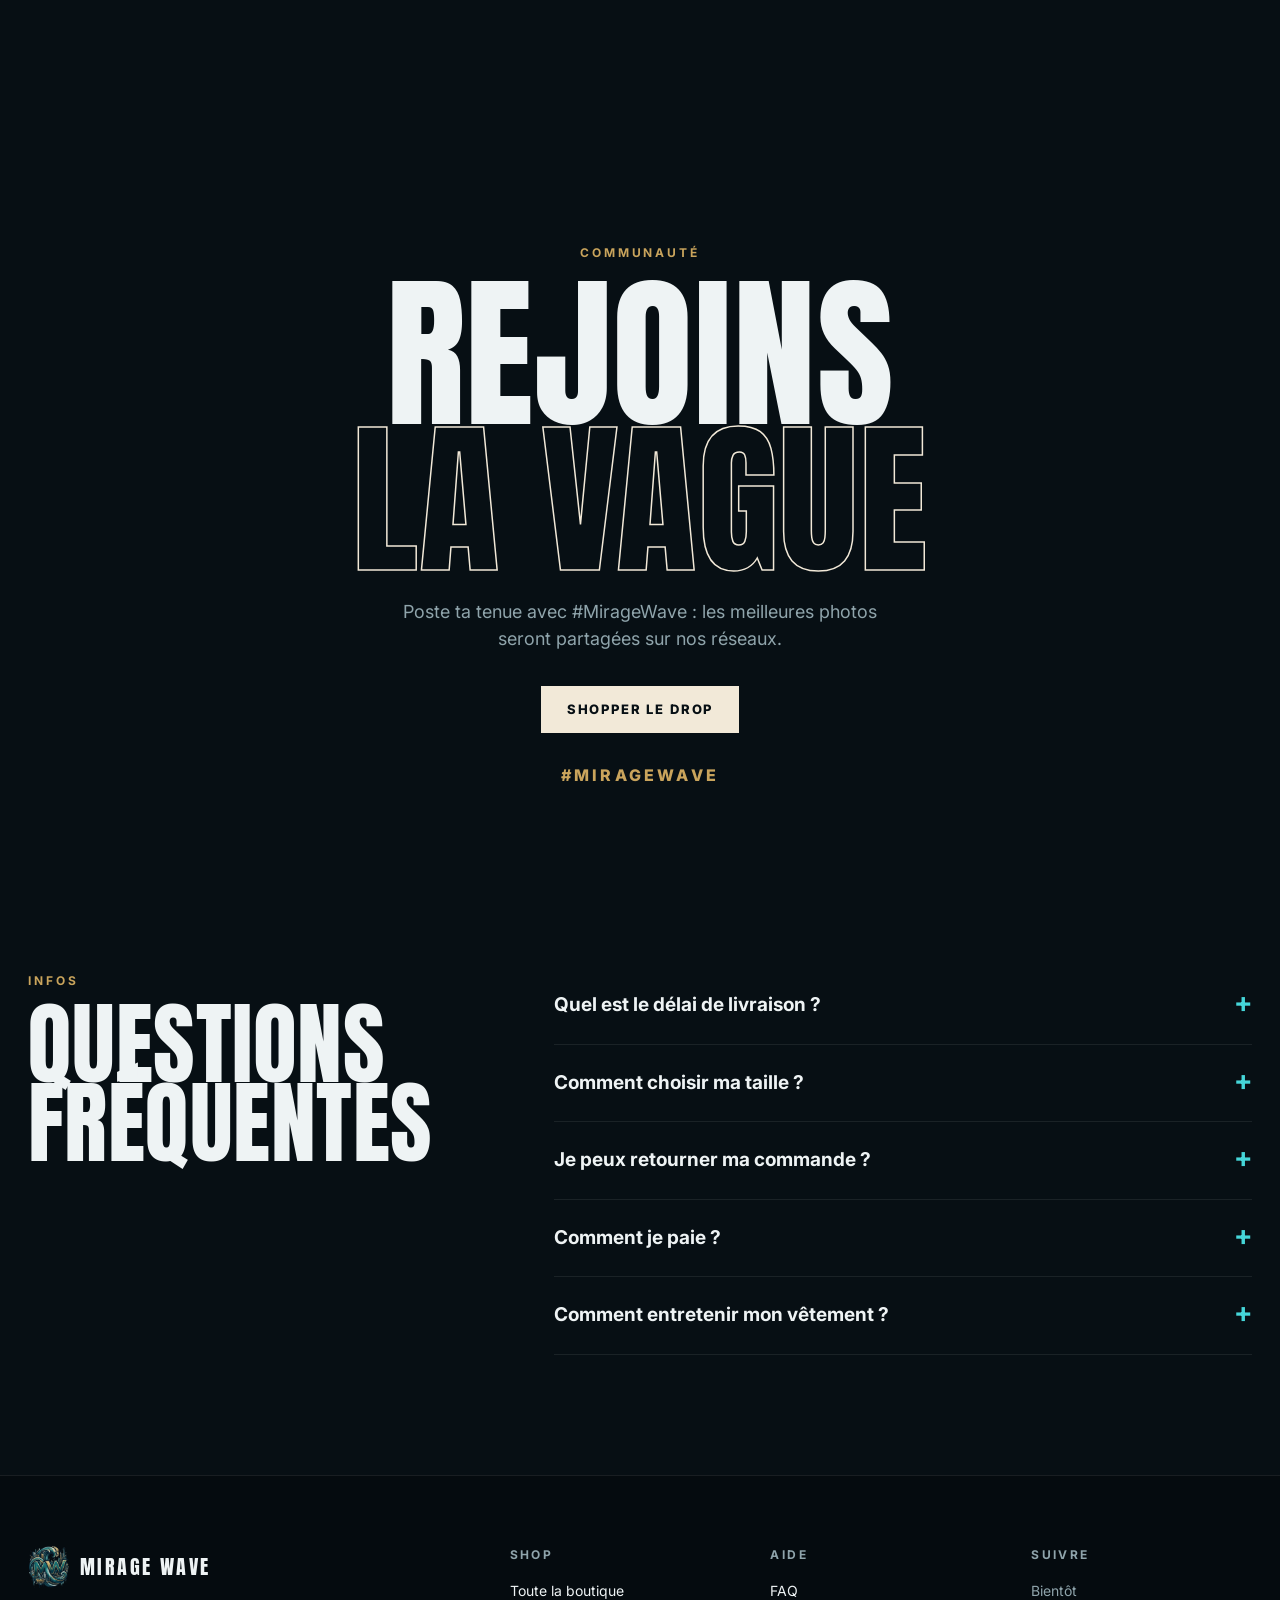
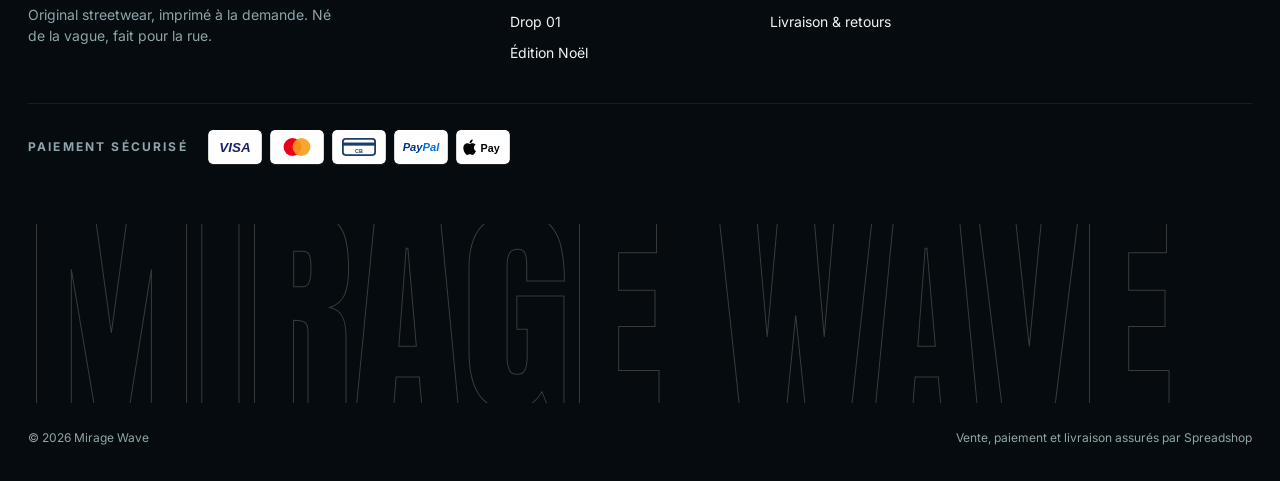
==== commit e001514e: "Textes Google et partage : « promo d'ouverture » au lieu de -25 % (la boutique affiche -20 %) Co-Aut" ====
--- a/index.html
+++ b/index.html
@@ -4,7 +4,7 @@
 <meta charset="utf-8">
 <meta name="viewport" content="width=device-width, initial-scale=1">
 <title>Mirage Wave — Streetwear original | T-shirts, sweats, casquettes</title>
-<meta name="description" content="Mirage Wave, marque de streetwear française : t-shirts, sweats à capuche et casquettes aux visuels originaux, imprimés à la commande. -25 % pour l'ouverture.">
+<meta name="description" content="Mirage Wave, marque de streetwear française : t-shirts, sweats à capuche et casquettes aux visuels originaux, imprimés à la commande. promo d'ouverture en cours.">
 <link rel="canonical" href="https://kartel97.github.io/mirage-wave/">
 <meta name="theme-color" content="#070f14">
 <meta property="og:type" content="website">
@@ -12,7 +12,7 @@
 <meta property="og:locale" content="fr_FR">
 <meta property="og:url" content="https://kartel97.github.io/mirage-wave/">
 <meta property="og:title" content="Mirage Wave — Né de la vague. Fait pour la rue.">
-<meta property="og:description" content="Streetwear original imprimé à la commande. Drop 02 « Tidal City » disponible, -25 % pour l'ouverture.">
+<meta property="og:description" content="Streetwear original imprimé à la commande. Drop 02 « Tidal City » disponible, promo d'ouverture en cours.">
 <meta property="og:image" content="https://kartel97.github.io/mirage-wave/img/og-image.jpg">
 <meta property="og:image:width" content="1200"><meta property="og:image:height" content="630">
 <meta name="twitter:card" content="summary_large_image">
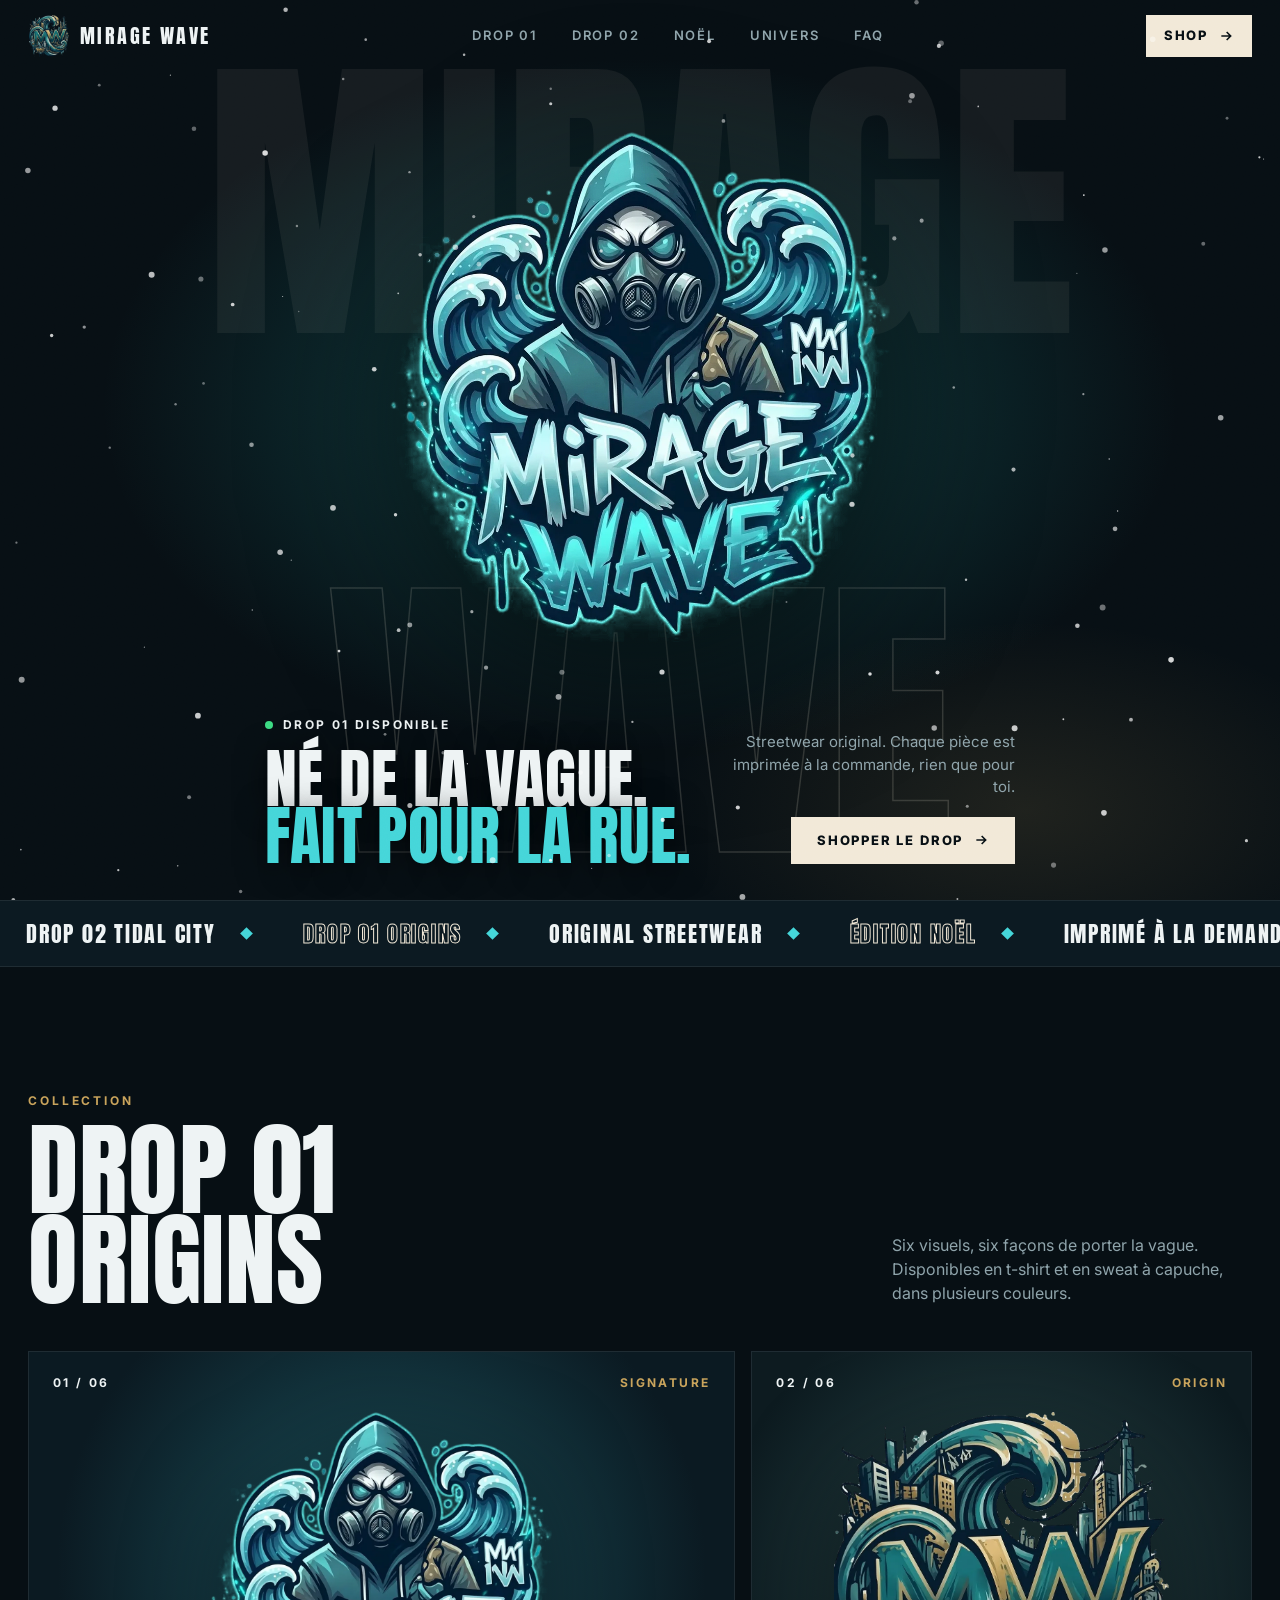
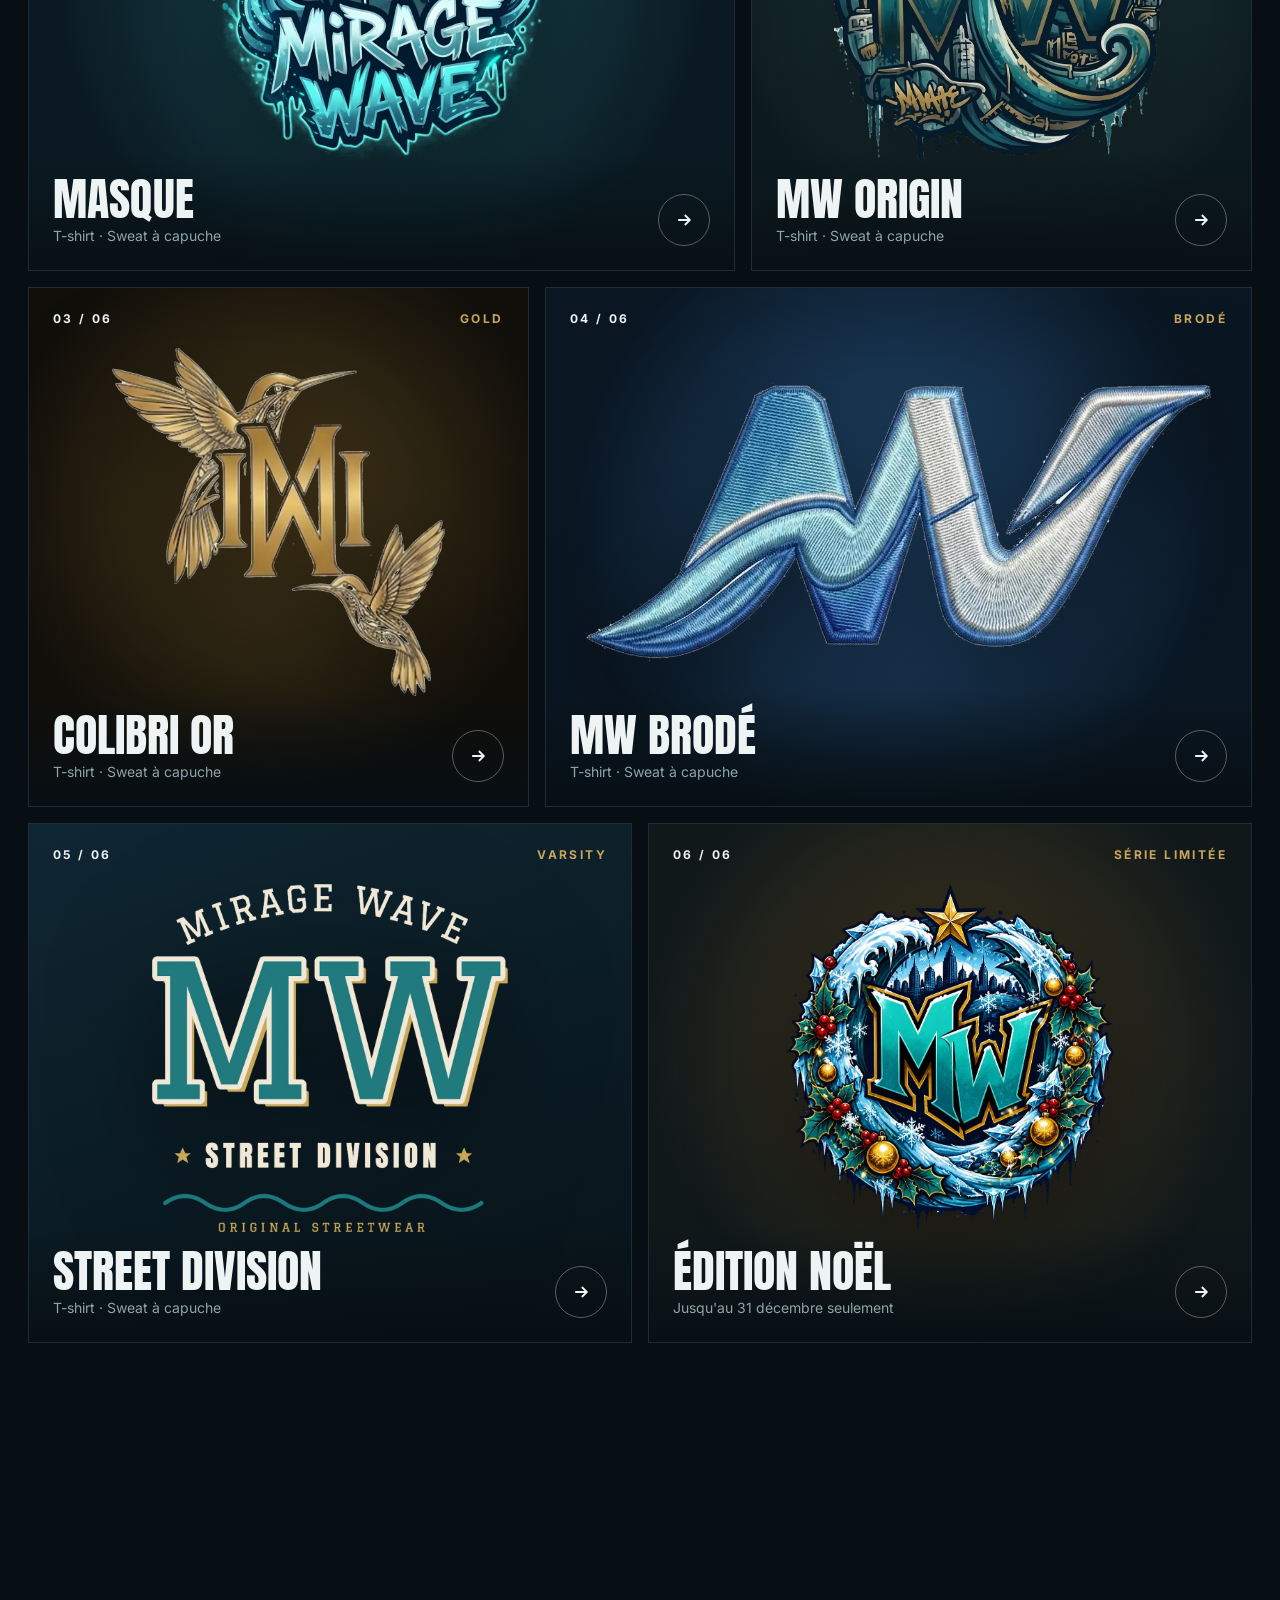
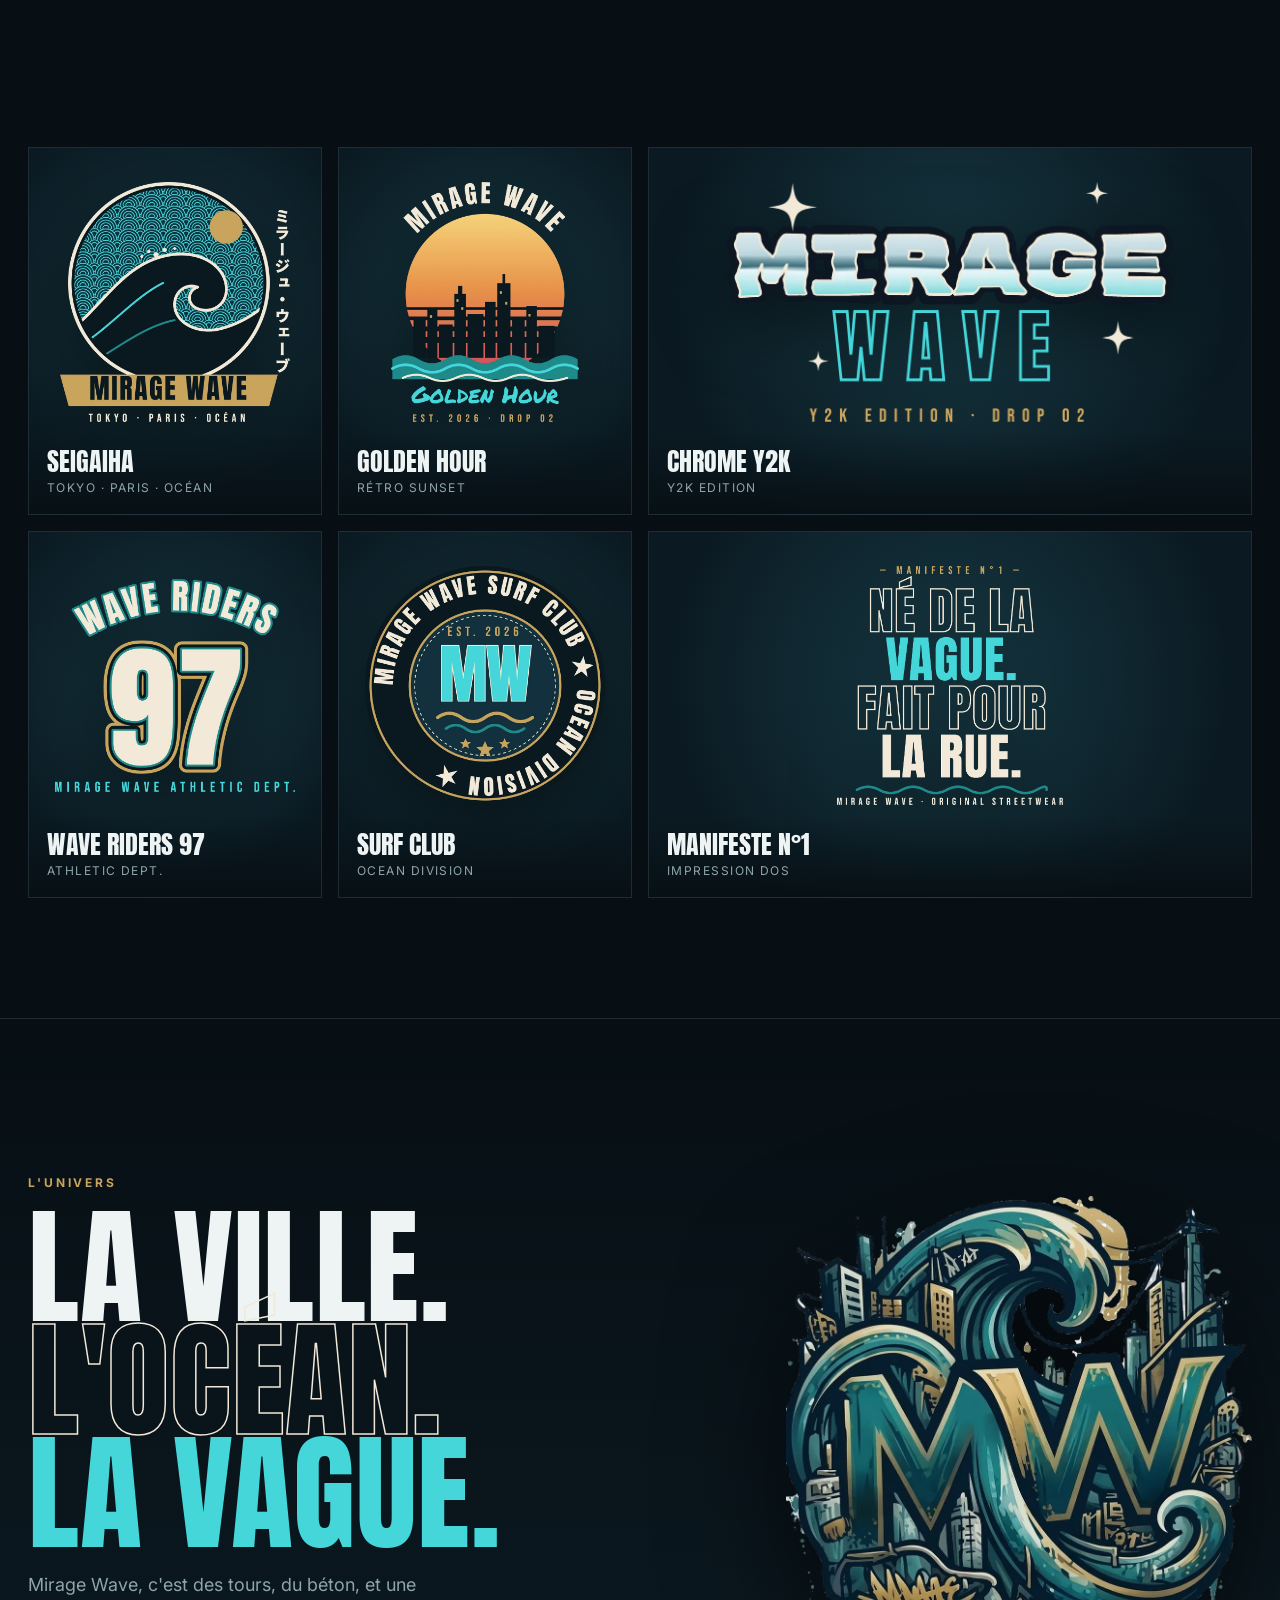
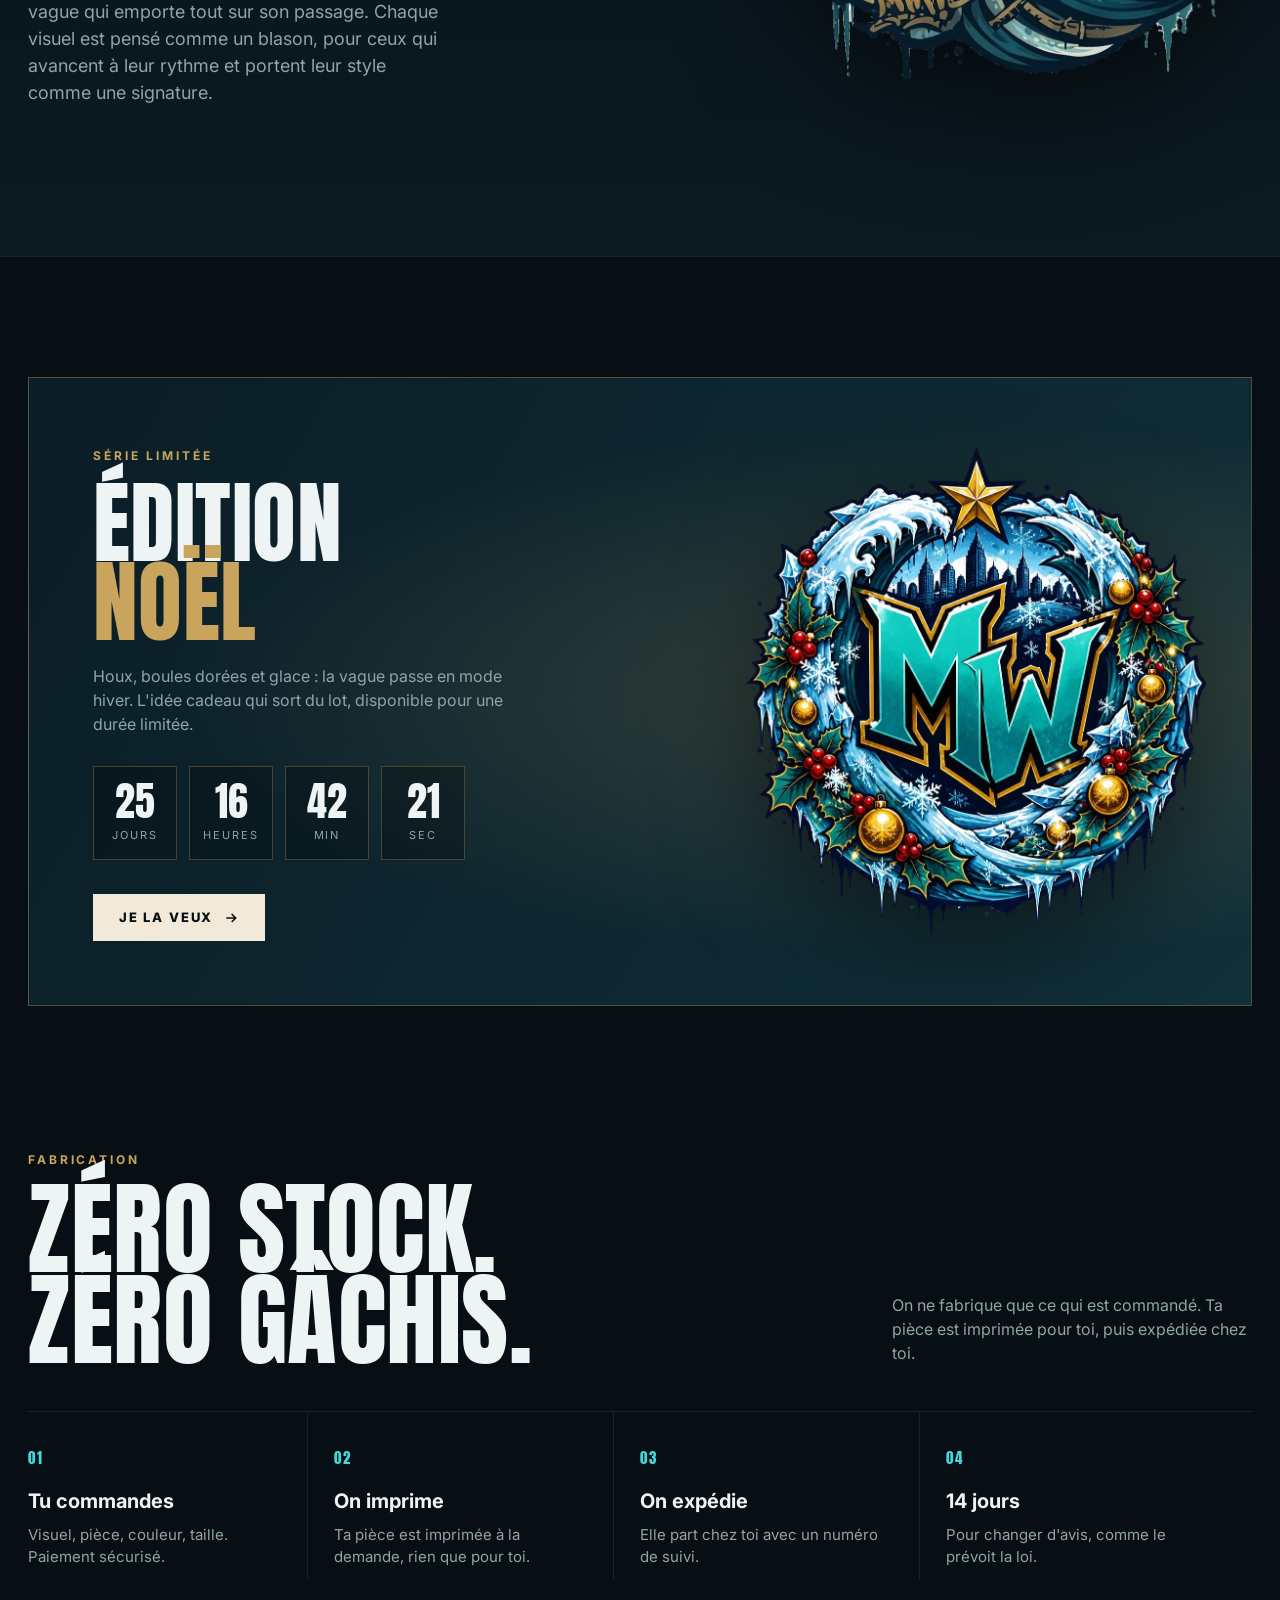
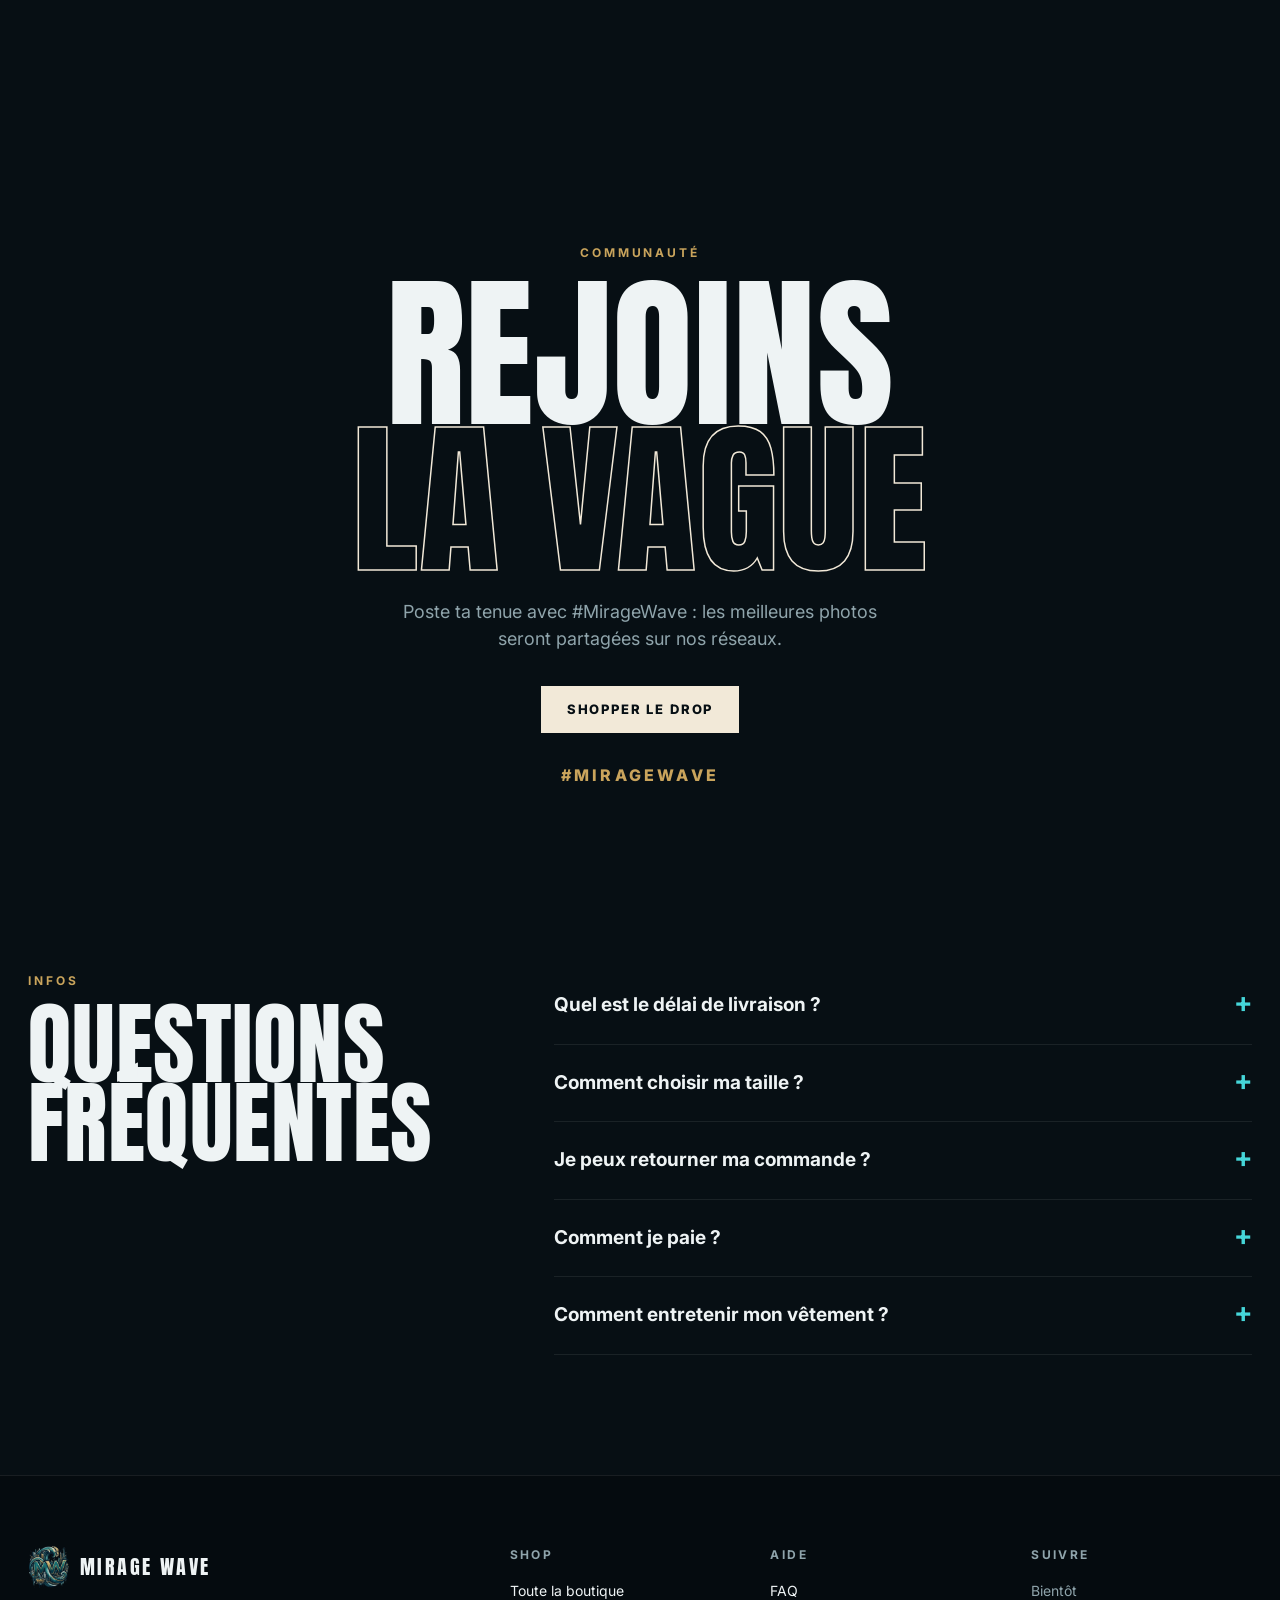
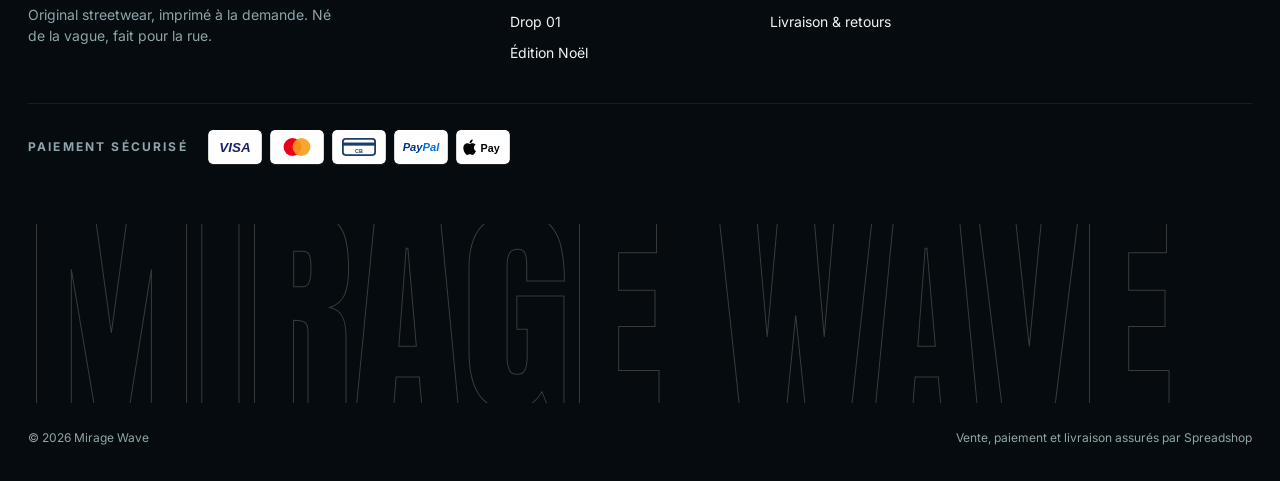
==== commit ce5be57c: "Drop 02 : Seigaiha, Surf Club et Manifeste N°1 en vente (badges « Bientôt » retirés, liens vers la b" ====
--- a/index.html
+++ b/index.html
@@ -250,12 +250,12 @@
       <p>Six nouveaux visuels entre Tokyo et la côte : vagues japonaises, soleil rétro, chrome Y2K et esprit varsity.</p>
     </div>
     <div class="d2">
-      <a class="card rv" href="#drop2"><b class="soon">Bientôt</b><img src="img/d2-seigaiha.webp" alt="Visuel Seigaiha" loading="lazy"><div class="lbl"><h3>Seigaiha</h3><span>Tokyo · Paris · Océan</span></div></a>
+      <a class="card rv" href="boutique.html"><img src="img/d2-seigaiha.webp" alt="Visuel Seigaiha" loading="lazy"><div class="lbl"><h3>Seigaiha</h3><span>Tokyo · Paris · Océan</span></div></a>
       <a class="card rv" href="boutique.html"><img src="img/d2-sunset.webp" alt="Visuel Golden Hour" loading="lazy"><div class="lbl"><h3>Golden Hour</h3><span>Rétro sunset</span></div></a>
       <a class="card rv wide" href="boutique.html"><img src="img/d2-chrome.webp" alt="Visuel Chrome Y2K" loading="lazy"><div class="lbl"><h3>Chrome Y2K</h3><span>Y2K Edition</span></div></a>
       <a class="card rv" href="boutique.html"><img src="img/d2-wave-riders.webp" alt="Visuel Wave Riders 97" loading="lazy"><div class="lbl"><h3>Wave Riders 97</h3><span>Athletic Dept.</span></div></a>
-      <a class="card rv" href="#drop2"><b class="soon">Bientôt</b><img src="img/d2-surf-club.webp" alt="Visuel Surf Club" loading="lazy"><div class="lbl"><h3>Surf Club</h3><span>Ocean Division</span></div></a>
-      <a class="card rv wide" href="#drop2"><b class="soon">Bientôt</b><img src="img/d2-manifeste.webp" alt="Visuel Manifeste N°1" loading="lazy"><div class="lbl"><h3>Manifeste N°1</h3><span>Impression dos</span></div></a>
+      <a class="card rv" href="boutique.html"><img src="img/d2-surf-club.webp" alt="Visuel Surf Club" loading="lazy"><div class="lbl"><h3>Surf Club</h3><span>Ocean Division</span></div></a>
+      <a class="card rv wide" href="boutique.html"><img src="img/d2-manifeste.webp" alt="Visuel Manifeste N°1" loading="lazy"><div class="lbl"><h3>Manifeste N°1</h3><span>Impression dos</span></div></a>
     </div>
   </div>
 </section>
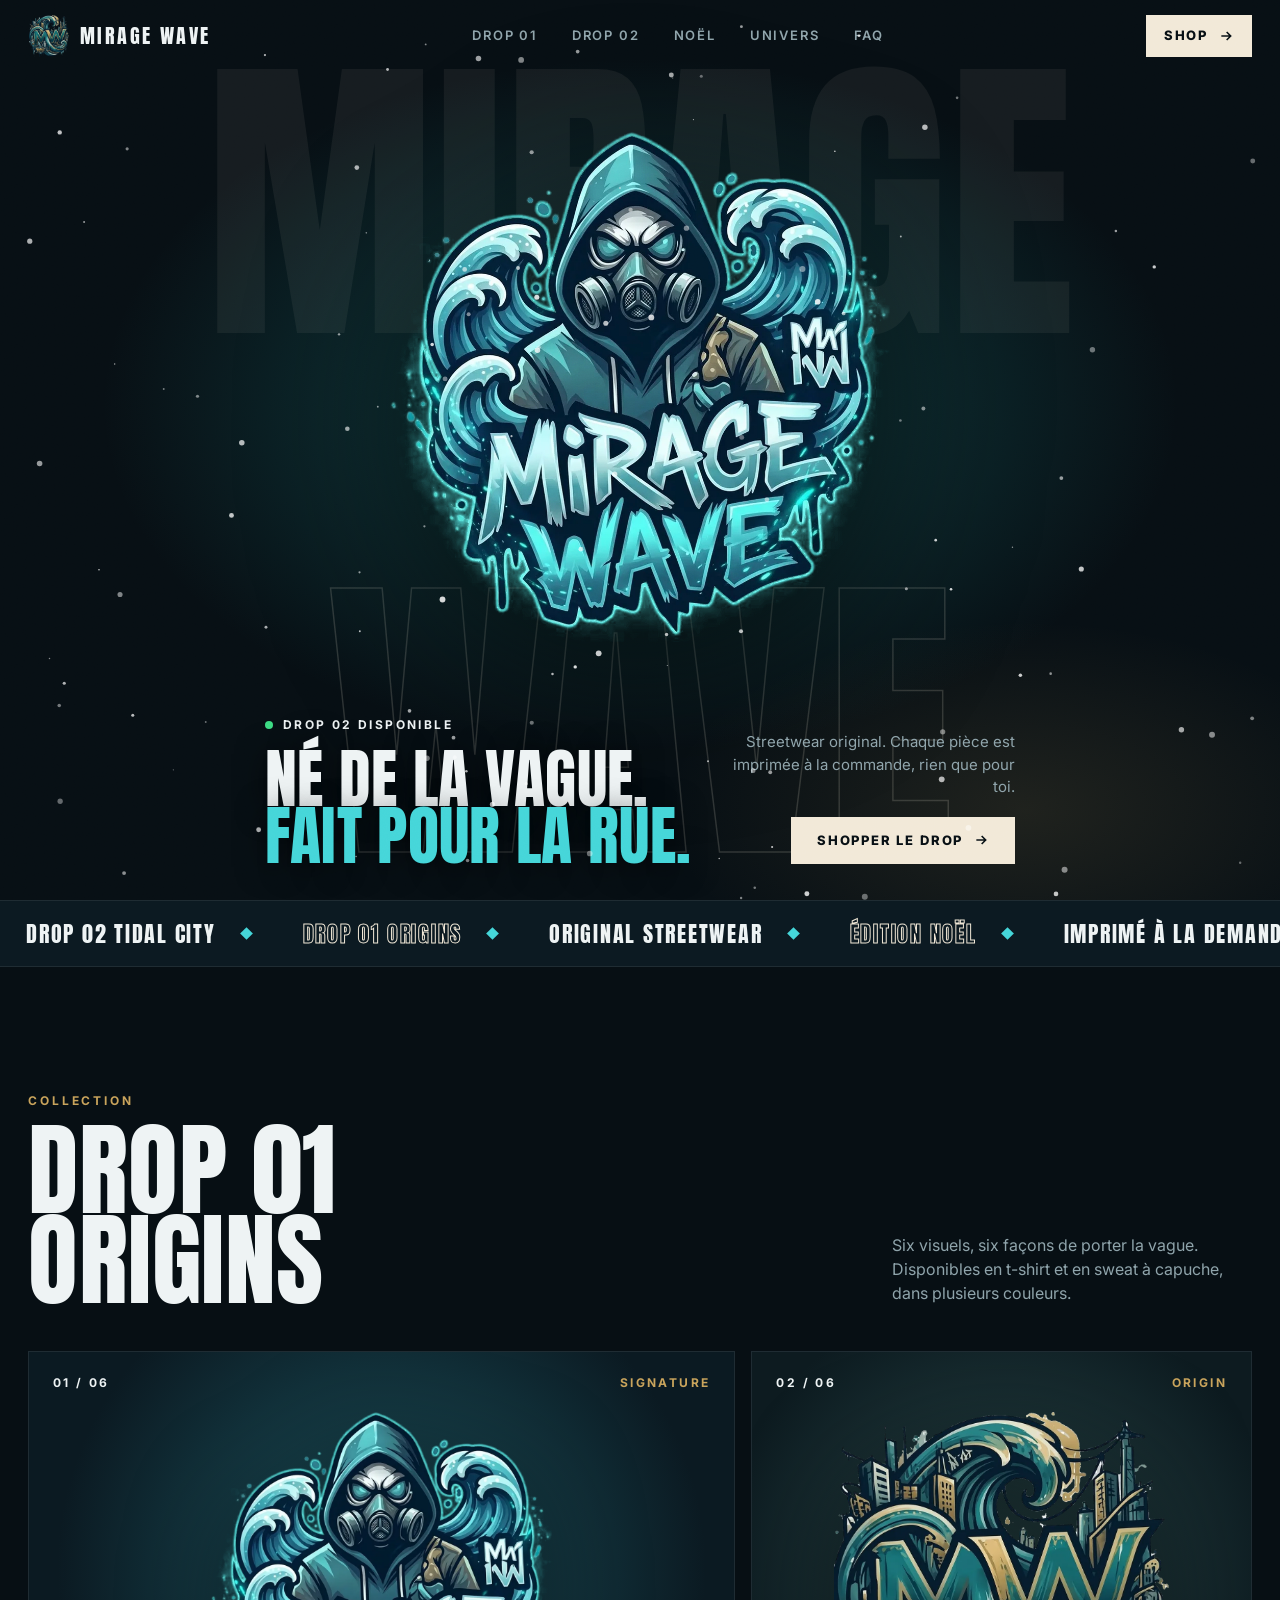
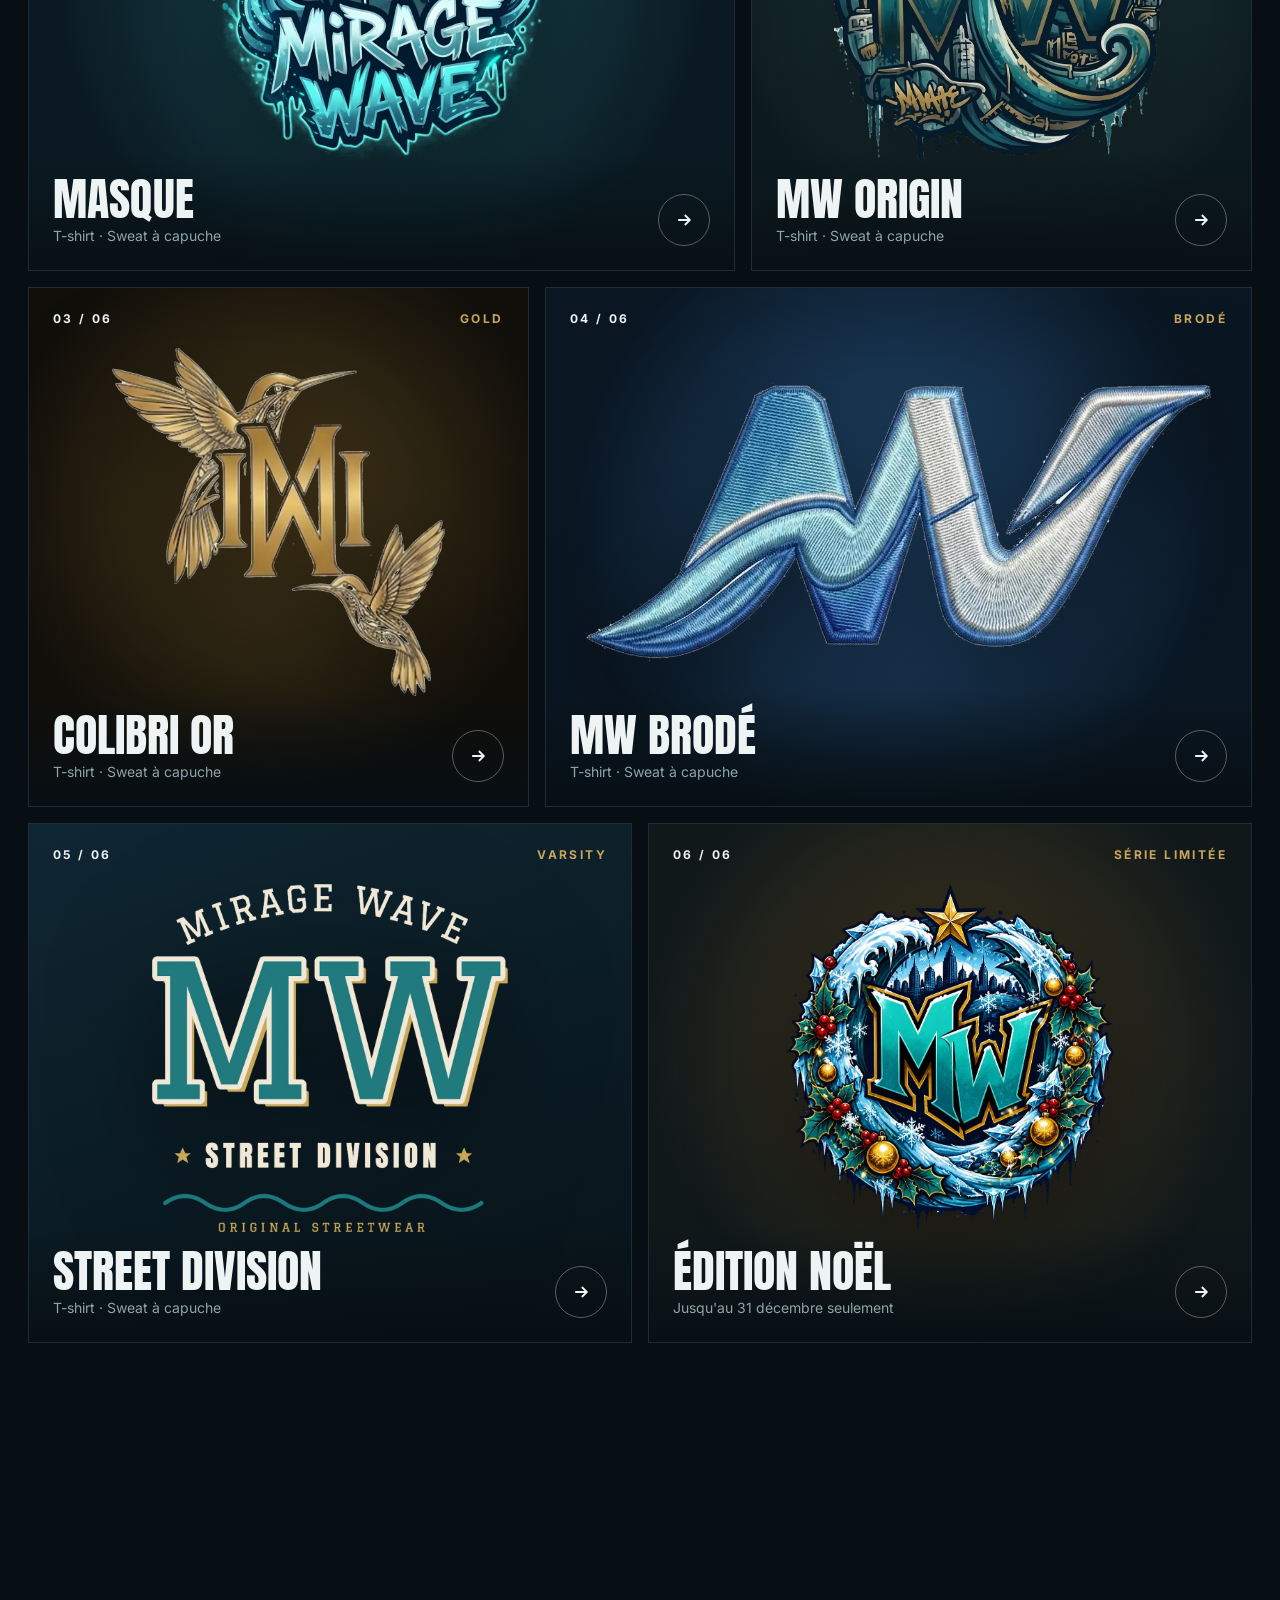
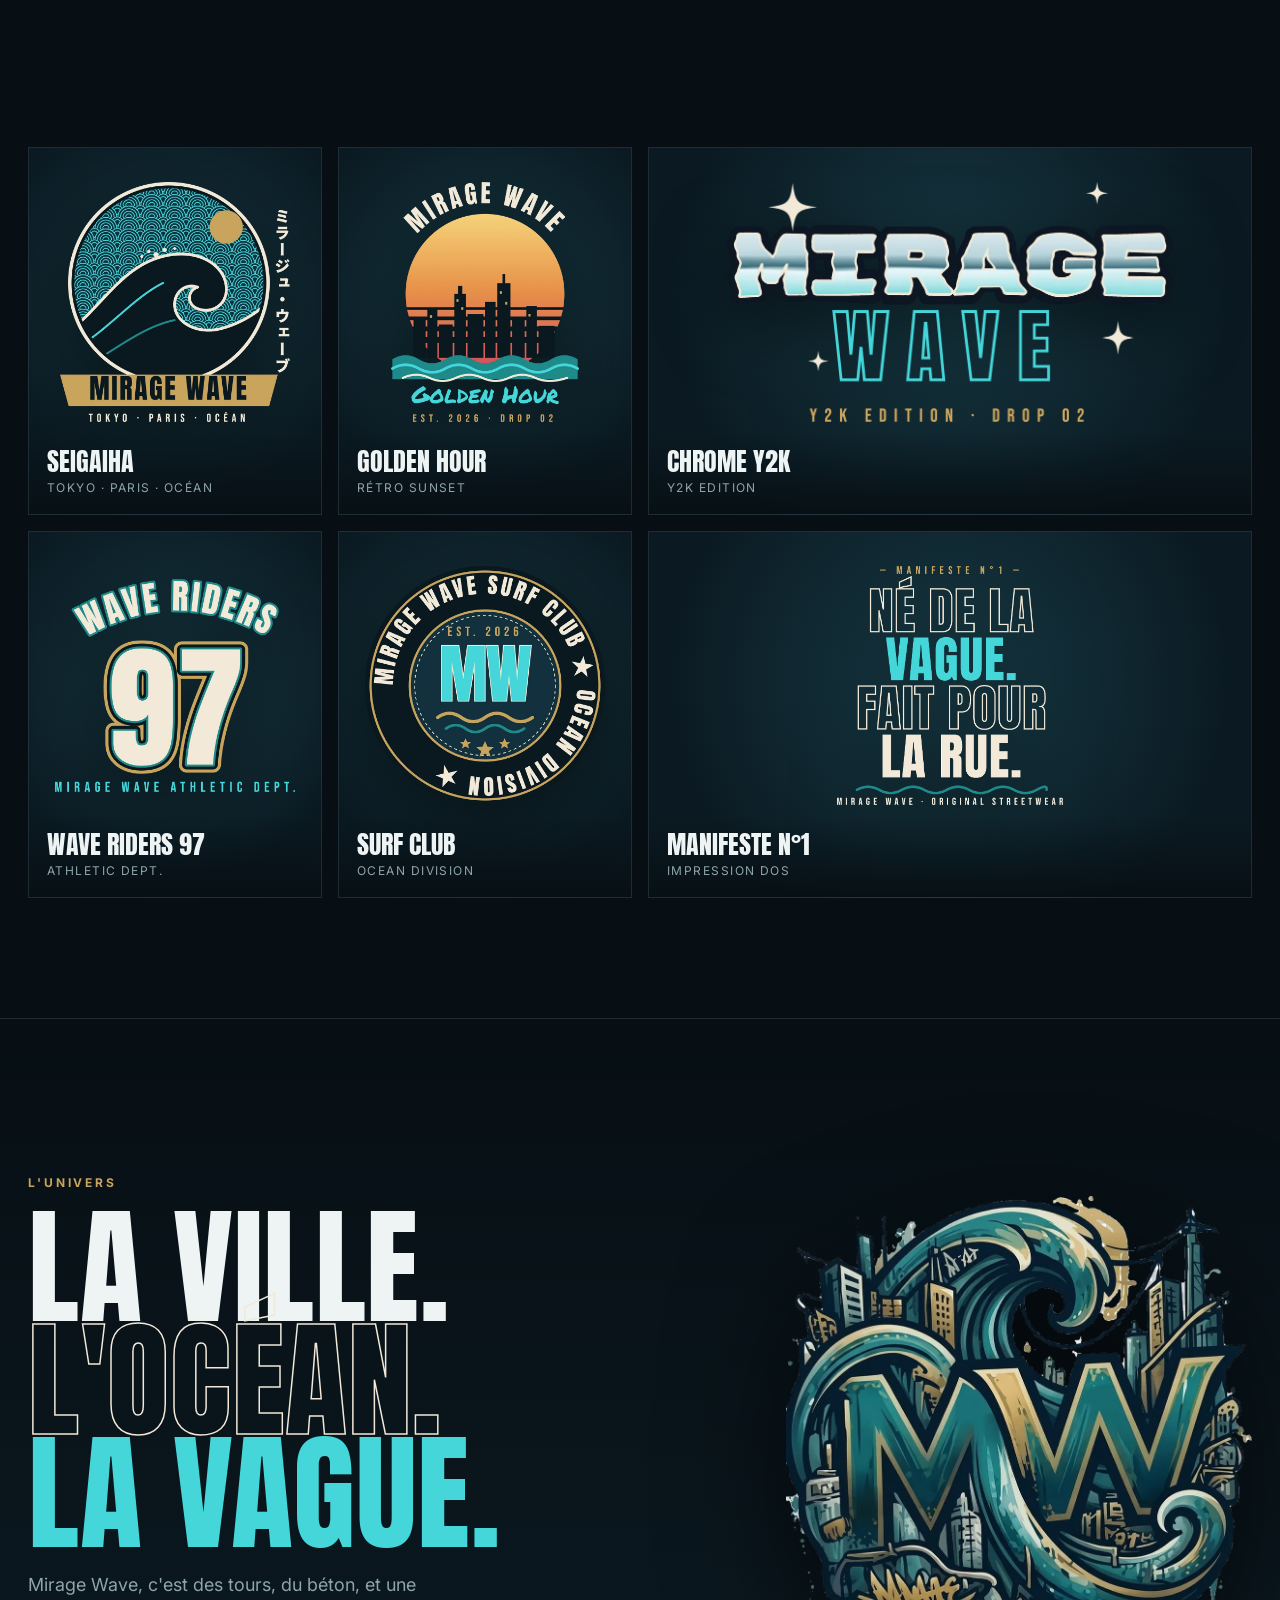
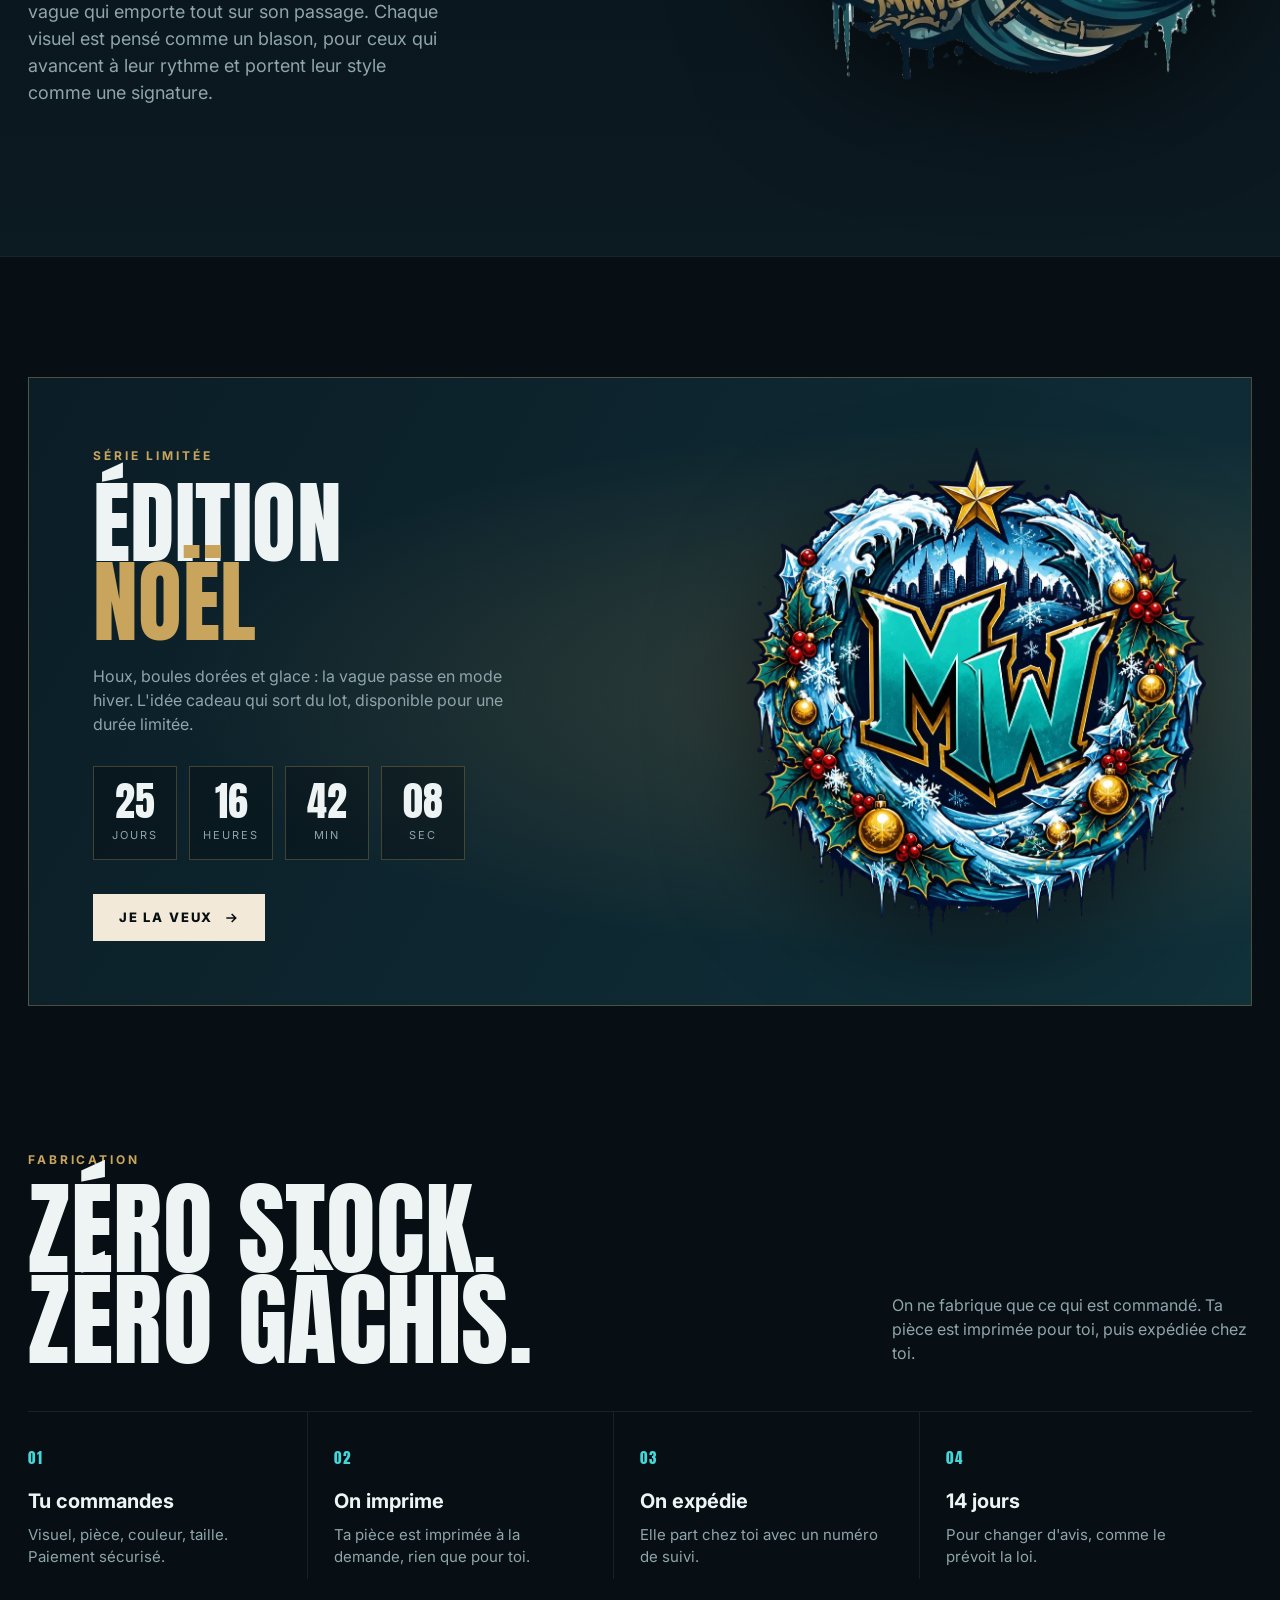
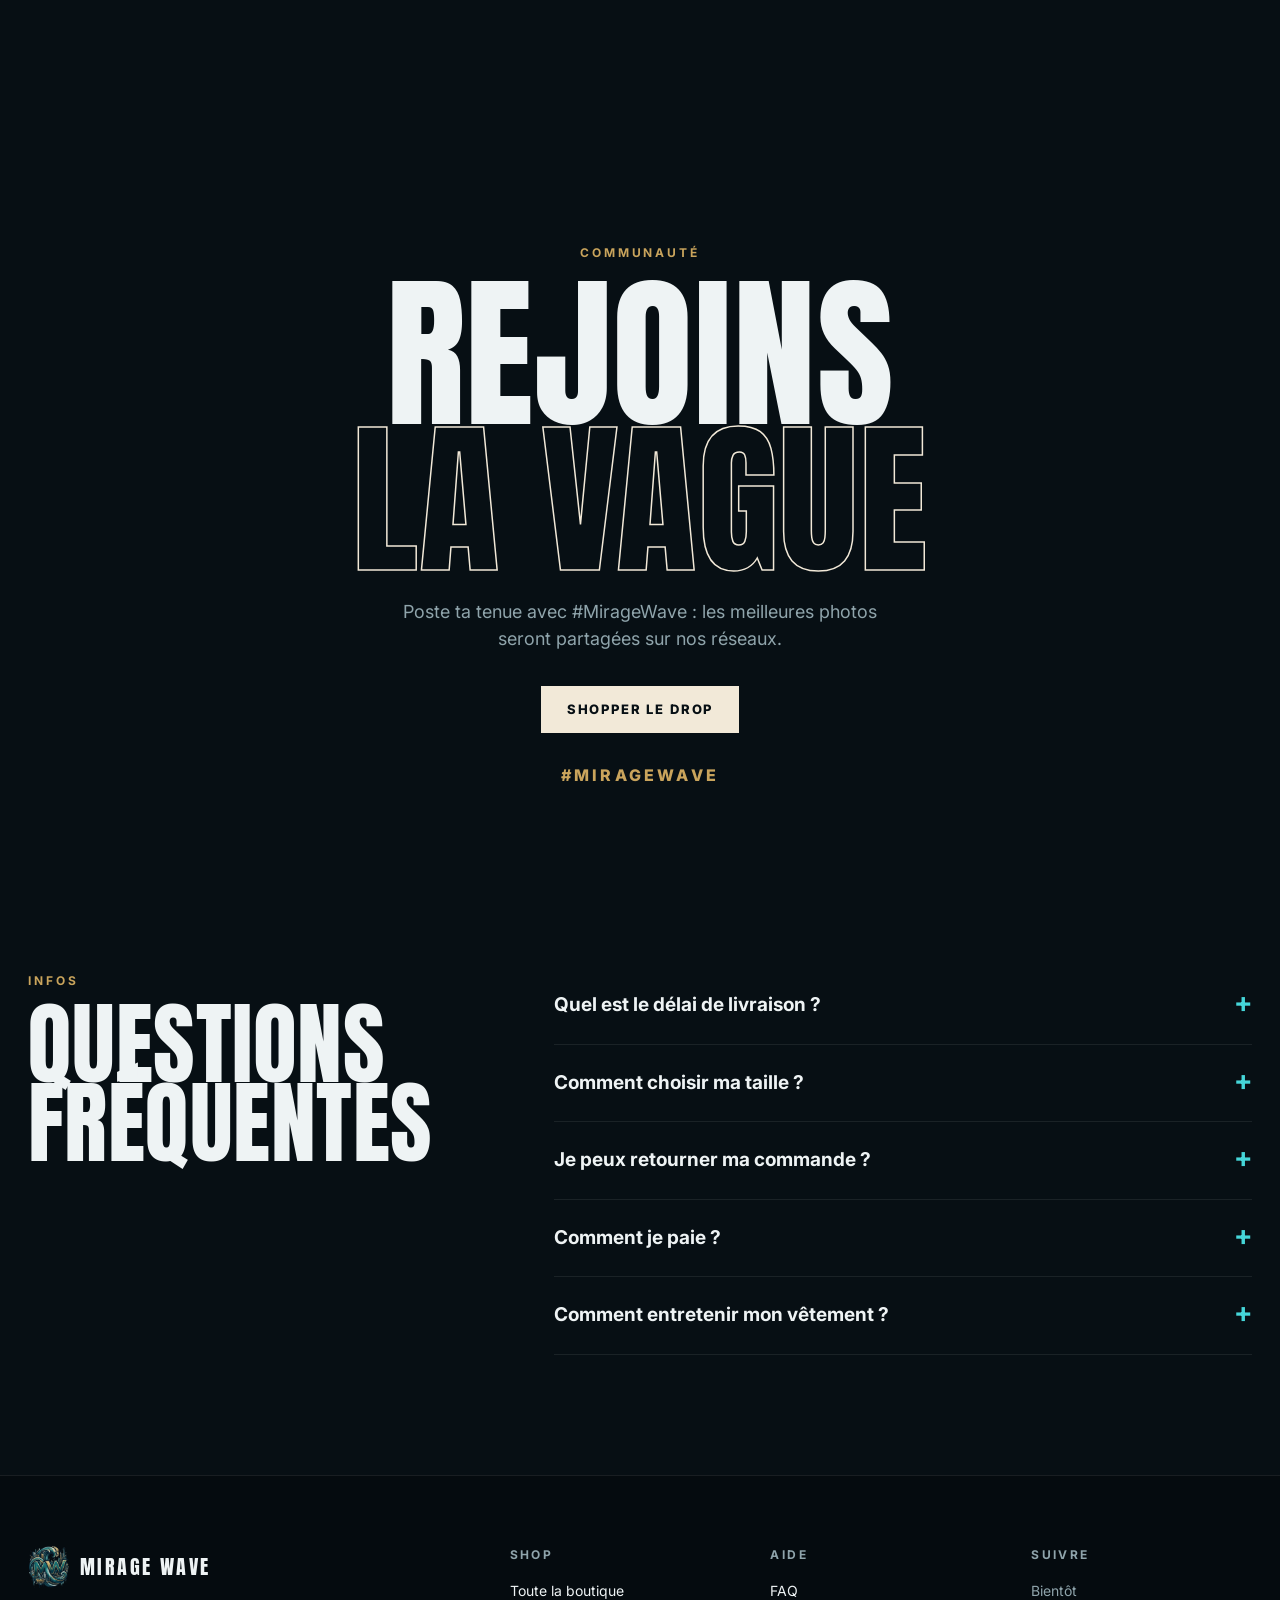
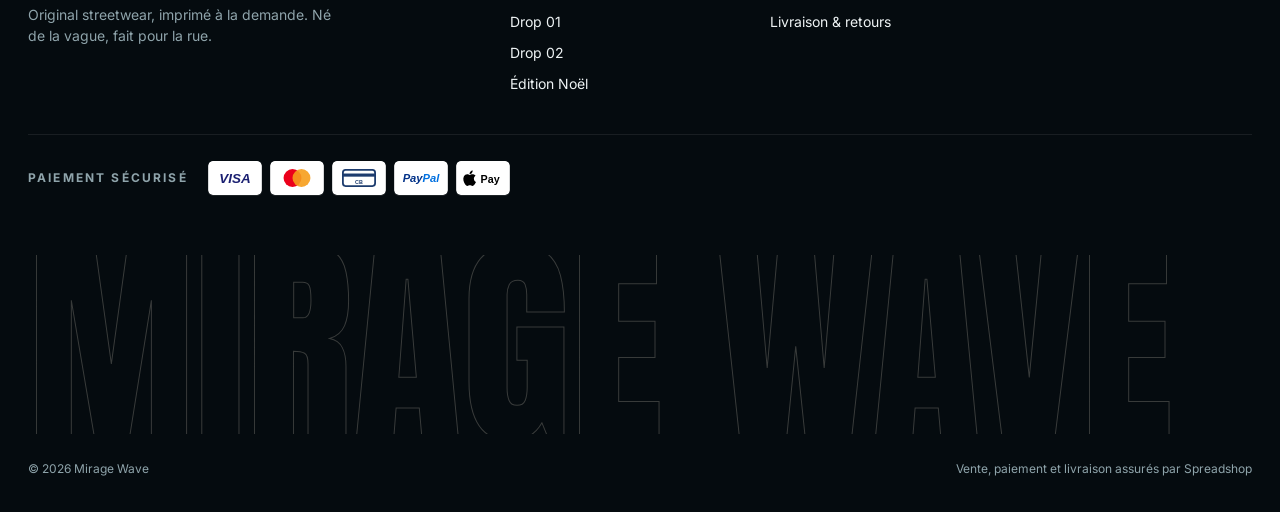
==== commit 4c3f0245: "Page Shop : lien direct vers Spreadshop si le chargement échoue, Drop 02 dans les menus Remplace « O" ====
--- a/index.html
+++ b/index.html
@@ -181,7 +181,7 @@
   <div class="hero-art"><img src="img/masque.webp" alt="Mirage Wave : personnage à capuche et masque au milieu des vagues"></div>
   <div class="wrap hero-foot">
     <div>
-      <span class="live"><i></i>Drop 01 disponible</span>
+      <span class="live"><i></i>Drop 02 disponible</span>
       <h1 class="display" style="margin-top:16px">Né de la vague.<br><em>Fait pour la rue.</em></h1>
     </div>
     <div class="hero-side">
@@ -340,7 +340,7 @@
     <div class="fgrid">
       <div><a class="logo" href="index.html"><img src="img/mw-logo.webp" alt="">Mirage Wave</a>
         <p style="color:var(--muted);margin-top:16px;max-width:320px;font-size:14px">Original streetwear, imprimé à la demande. Né de la vague, fait pour la rue.</p></div>
-      <div><h4>Shop</h4><ul><li><a href="boutique.html">Toute la boutique</a></li><li><a href="#drop">Drop 01</a></li><li><a href="#noel">Édition Noël</a></li></ul></div>
+      <div><h4>Shop</h4><ul><li><a href="boutique.html">Toute la boutique</a></li><li><a href="#drop">Drop 01</a></li><li><a href="#drop2">Drop 02</a></li><li><a href="#noel">Édition Noël</a></li></ul></div>
       <div><h4>Aide</h4><ul><li><a href="#faq">FAQ</a></li><li><a href="boutique.html">Livraison & retours</a></li></ul></div>
       <div><h4>Suivre</h4><ul id="fsocial"><li style="color:var(--muted)">Bientôt</li></ul></div>
     </div>
